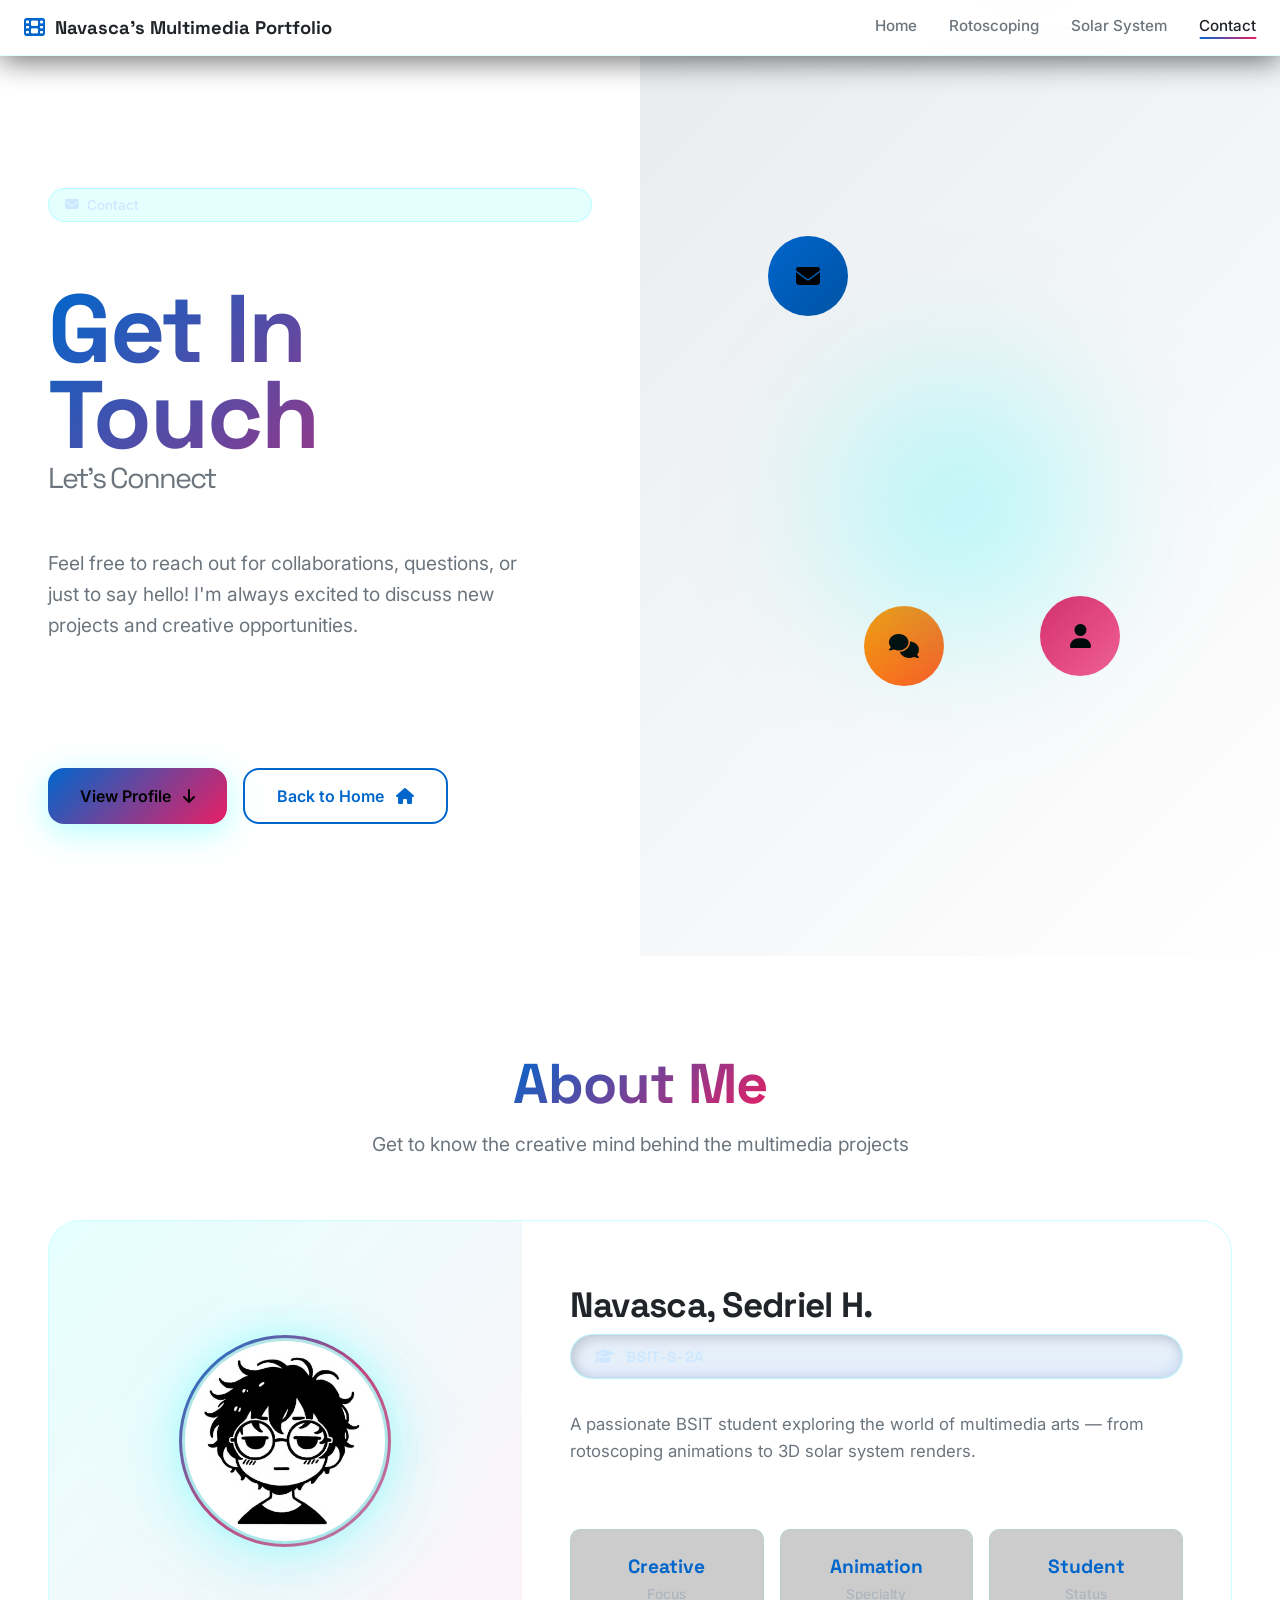
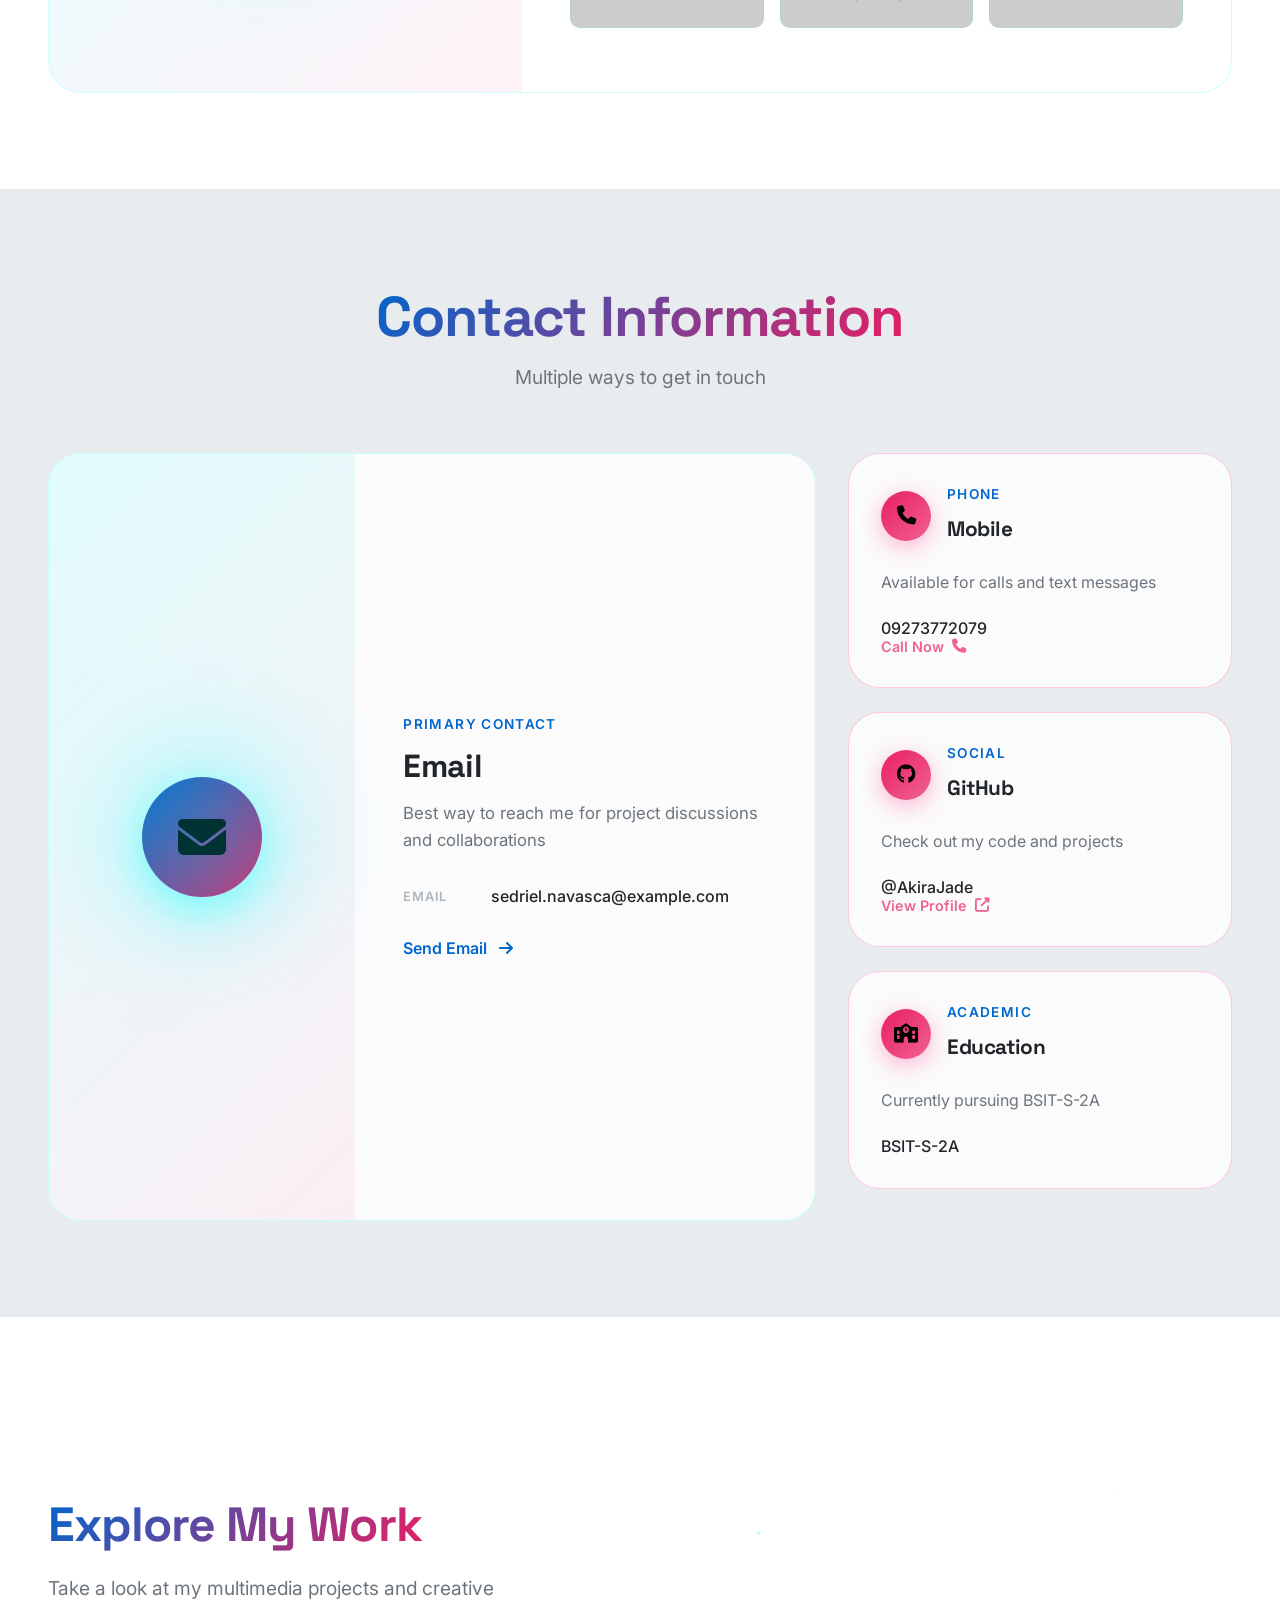
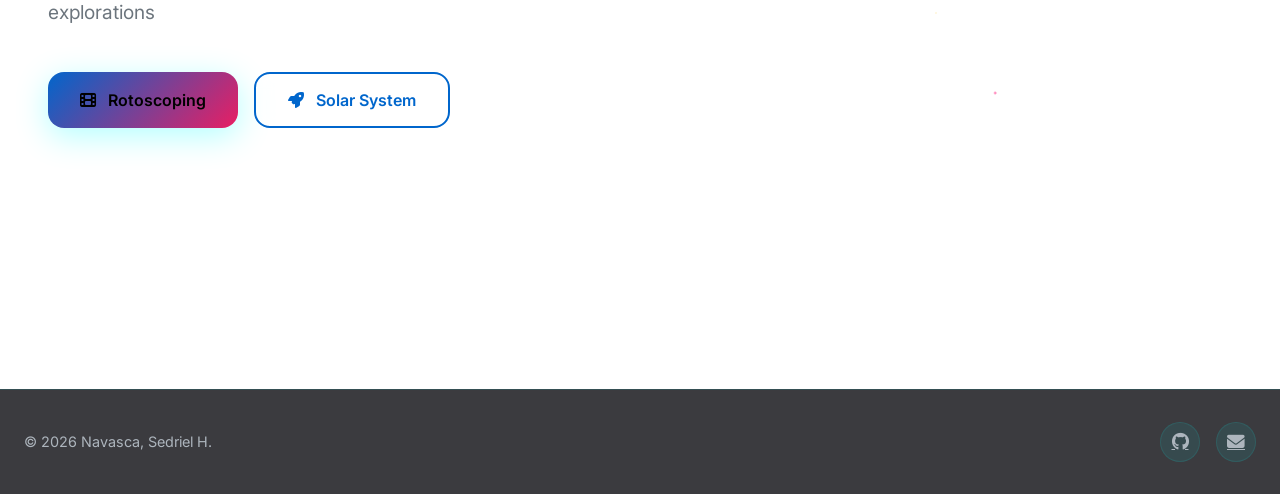
==== contact.html @ 36edcbd0 "sadasdas" ====
<!DOCTYPE html>
<html lang="en">
<head>
  <meta charset="UTF-8">
  <meta name="viewport" content="width=device-width, initial-scale=1.0">
  <meta name="description" content="Contact Navasca, Sedriel H. — BSIT-S-2A student and multimedia portfolio creator.">
  <link rel="icon" type="image/x-icon" href="/multimedia/images/favicon.png">
  <title>Contact | Navasca's Multimedia Portfolio</title>
  <link rel="stylesheet" href="css/style.css">
  <link rel="stylesheet" href="https://cdnjs.cloudflare.com/ajax/libs/font-awesome/6.4.0/css/all.min.css">
  <style>
    /* ---- Contact Page Specific Styles ---- */
    .contact-profile-card {
      max-width: 520px;
      margin: 0 auto;
      text-align: center;
    }

    .profile-picture-wrapper {
      position: relative;
      width: 200px;
      height: 200px;
      margin: 0 auto 2rem;
    }

    .profile-picture-ring {
      position: absolute;
      inset: -6px;
      border-radius: 50%;
      background: linear-gradient(135deg, var(--cyan-neon), var(--magenta-deep), var(--magenta-electric));
      animation: ringRotate 6s linear infinite;
      z-index: 0;
    }

    @keyframes ringRotate {
      from { transform: rotate(0deg); }
      to { transform: rotate(360deg); }
    }

    .profile-picture-ring::before {
      content: '';
      position: absolute;
      inset: 3px;
      border-radius: 50%;
      background: var(--cyber-dark);
    }

    .profile-picture {
      position: relative;
      width: 200px;
      height: 200px;
      border-radius: 50%;
      object-fit: cover;
      z-index: 1;
      box-shadow:
        0 0 40px rgba(0, 255, 255, 0.25),
        0 0 80px rgba(0, 255, 255, 0.08);
      transition: var(--transition-smooth);
    }

    .profile-picture:hover {
      transform: scale(1.04);
      box-shadow:
        0 0 50px rgba(0, 255, 255, 0.35),
        0 0 100px rgba(0, 255, 255, 0.12);
    }

    .profile-name {
      font-family: 'Space Grotesk', sans-serif;
      font-size: 2.2rem;
      font-weight: 800;
      margin-bottom: 0.5rem;
      letter-spacing: -0.02em;
    }

    .profile-section-badge {
      display: inline-flex;
      align-items: center;
      gap: 0.5rem;
      padding: 0.5rem 1.5rem;
      border-radius: var(--radius-full);
      font-size: 0.95rem;
      font-weight: 600;
      font-family: 'Space Grotesk', sans-serif;
      color: var(--cyan-soft);
      background: var(--cyan-faint);
      border: 1px solid rgba(0, 255, 255, 0.2);
      box-shadow: var(--neo-inset);
      letter-spacing: 0.04em;
    }

    .profile-divider {
      width: 80px;
      height: 3px;
      margin: 2rem auto;
      border-radius: 3px;
      background: linear-gradient(90deg, var(--cyan-neon), var(--magenta-deep));
      opacity: 0.5;
    }

    .contact-info-grid {
      display: grid;
      grid-template-columns: 1fr;
      gap: 1rem;
      max-width: 440px;
      margin: 0 auto;
    }

    .contact-info-item {
      display: flex;
      align-items: center;
      gap: 1rem;
      padding: 1rem 1.25rem;
      background: var(--glass-bg);
      backdrop-filter: blur(var(--glass-blur));
      -webkit-backdrop-filter: blur(var(--glass-blur));
      border: 1px solid rgba(0, 255, 255, 0.12);
      border-radius: var(--radius-md);
      box-shadow: var(--neo-flat);
      transition: var(--transition-smooth);
      text-decoration: none;
      color: var(--text-primary);
    }

    .contact-info-item:hover {
      transform: translateY(-3px);
      box-shadow: var(--neo-raised);
      border-color: rgba(0, 255, 255, 0.3);
    }

    .contact-info-item .icon-circle {
      width: 44px;
      height: 44px;
      border-radius: 50%;
      display: flex;
      align-items: center;
      justify-content: center;
      font-size: 1.1rem;
      flex-shrink: 0;
      background: linear-gradient(135deg, var(--cyan-neon), var(--magenta-deep));
      color: #000;
      box-shadow: 0 4px 12px rgba(0, 255, 255, 0.25);
    }

    .contact-info-item .info-text {
      display: flex;
      flex-direction: column;
    }

    .contact-info-item .info-label {
      font-size: 0.75rem;
      color: var(--text-muted);
      text-transform: uppercase;
      letter-spacing: 0.06em;
      font-weight: 600;
    }

    .contact-info-item .info-value {
      font-size: 0.95rem;
      color: var(--text-primary);
      font-weight: 500;
    }

    /* Floating particles behind profile card */
    .contact-particles {
      position: absolute;
      inset: 0;
      pointer-events: none;
      overflow: hidden;
      border-radius: inherit;
    }

    .contact-particles .particle {
      position: absolute;
      border-radius: 50%;
      opacity: 0.08;
      animation: particleFloat 8s ease-in-out infinite;
    }

    @keyframes particleFloat {
      0%, 100% { transform: translateY(0) scale(1); }
      50% { transform: translateY(-20px) scale(1.15); }
    }
  </style>
</head>
<body>

  <!-- Navbar -->
  <nav class="nav-glass" id="navbar">
    <div class="nav-inner">
      <a href="index.html" class="nav-logo">
        <i class="fas fa-film"></i>
        <span>Navasca's Multimedia Portfolio</span>
      </a>
      <button class="nav-toggle" id="navToggle" aria-label="Toggle navigation">
        <i class="fas fa-bars"></i>
      </button>
      <div class="nav-links" id="navLinks">
        <a href="index.html">Home</a>
        <a href="rotoscoping.html">Rotoscoping</a>
        <a href="solar-system.html">Solar System</a>
        <a href="contact.html" class="active">Contact</a>
      </div>
    </div>
  </nav>

  <!-- New Dynamic Layout -->
  <div class="dynamic-layout">
    
    <!-- Split Hero Section -->
    <section class="split-hero">
      <div class="hero-left">
        <div class="hero-content">
          <div class="hero-badge">
            <i class="fas fa-envelope"></i>
            <span>Contact</span>
          </div>
          <h1 class="hero-title">
            <span class="gradient-text">Get In Touch</span>
            <span class="hero-subtitle">Let's Connect</span>
          </h1>
          <p class="hero-description">
            Feel free to reach out for collaborations, questions, or just to say hello! I'm always excited to discuss new projects and creative opportunities.
          </p>
          <div class="hero-actions">
            <a href="#profile" class="btn-modern btn-primary">
              <span>View Profile</span>
              <i class="fas fa-arrow-down"></i>
            </a>
            <a href="index.html" class="btn-modern btn-outline">
              <span>Back to Home</span>
              <i class="fas fa-home"></i>
            </a>
          </div>
        </div>
      </div>
      <div class="hero-right">
        <div class="hero-visual">
          <div class="floating-elements">
            <div class="float-element element-1">
              <i class="fas fa-envelope"></i>
            </div>
            <div class="float-element element-2">
              <i class="fas fa-user"></i>
            </div>
            <div class="float-element element-3">
              <i class="fas fa-comments"></i>
            </div>
          </div>
          <div class="hero-glow"></div>
        </div>
      </div>
    </section>

    <!-- Profile Section -->
    <section id="profile" class="profile-section">
      <div class="profile-header">
        <h2 class="profile-title">
          <span class="gradient-text">About Me</span>
        </h2>
        <p class="profile-subtitle">Get to know the creative mind behind the multimedia projects</p>
      </div>
      
      <div class="profile-container">
        <div class="profile-main">
          <div class="profile-visual">
            <div class="profile-picture-wrapper">
              <div class="profile-picture-ring"></div>
              <img 
                src="images/profile.jpg" 
                alt="Navasca, Sedriel H. — Profile Picture" 
                class="profile-picture"
              >
            </div>
            <div class="profile-glow"></div>
          </div>
          <div class="profile-content">
            <h3 class="profile-name">Navasca, Sedriel H.</h3>
            <div class="profile-badge">
              <i class="fas fa-graduation-cap"></i>
              <span>BSIT-S-2A</span>
            </div>
            <p class="profile-desc">
              A passionate BSIT student exploring the world of multimedia arts — from rotoscoping animations to 3D solar system renders.
            </p>
            <div class="profile-stats">
              <div class="profile-stat">
                <span class="stat-number">Creative</span>
                <span class="stat-label">Focus</span>
              </div>
              <div class="profile-stat">
                <span class="stat-number">Animation</span>
                <span class="stat-label">Specialty</span>
              </div>
              <div class="profile-stat">
                <span class="stat-number">Student</span>
                <span class="stat-label">Status</span>
              </div>
            </div>
          </div>
        </div>
      </div>
    </section>

    <!-- Contact Info Section -->
    <section class="contact-info-section">
      <div class="contact-info-header">
        <h2 class="contact-info-title">
          <span class="gradient-text">Contact Information</span>
        </h2>
        <p class="contact-info-subtitle">Multiple ways to get in touch</p>
      </div>
      
      <div class="contact-grid">
        <div class="contact-card-large">
          <div class="contact-visual">
            <div class="contact-icon-large">
              <i class="fas fa-envelope"></i>
            </div>
            <div class="contact-glow"></div>
          </div>
          <div class="contact-content">
            <div class="contact-category">Primary Contact</div>
            <h3 class="contact-title">Email</h3>
            <p class="contact-desc">
              Best way to reach me for project discussions and collaborations
            </p>
            <div class="contact-details">
              <div class="contact-detail">
                <span class="detail-label">Email</span>
                <span class="detail-value">sedriel.navasca@example.com</span>
              </div>
            </div>
            <a href="mailto:sedriel.navasca@example.com" class="contact-link">
              <span>Send Email</span>
              <i class="fas fa-arrow-right"></i>
            </a>
          </div>
        </div>

        <div class="contact-cards-grid">
          <div class="contact-card-vertical">
            <div class="contact-header">
              <div class="contact-icon-small">
                <i class="fas fa-phone"></i>
              </div>
              <div class="contact-meta">
                <span class="contact-category">Phone</span>
                <h3 class="contact-title-small">Mobile</h3>
              </div>
            </div>
            <p class="contact-desc-small">
              Available for calls and text messages
            </p>
            <div class="contact-details-small">
              <span class="detail-value">09273772079</span>
            </div>
            <a href="tel:09273772079" class="contact-link-small">
              <span>Call Now</span>
              <i class="fas fa-phone"></i>
            </a>
          </div>

          <div class="contact-card-vertical">
            <div class="contact-header">
              <div class="contact-icon-small">
                <i class="fab fa-github"></i>
              </div>
              <div class="contact-meta">
                <span class="contact-category">Social</span>
                <h3 class="contact-title-small">GitHub</h3>
              </div>
            </div>
            <p class="contact-desc-small">
              Check out my code and projects
            </p>
            <div class="contact-details-small">
              <span class="detail-value">@AkiraJade</span>
            </div>
            <a href="https://github.com/AkiraJade" target="_blank" rel="noopener noreferrer" class="contact-link-small">
              <span>View Profile</span>
              <i class="fas fa-external-link-alt"></i>
            </a>
          </div>

          <div class="contact-card-vertical">
            <div class="contact-header">
              <div class="contact-icon-small">
                <i class="fas fa-school"></i>
              </div>
              <div class="contact-meta">
                <span class="contact-category">Academic</span>
                <h3 class="contact-title-small">Education</h3>
              </div>
            </div>
            <p class="contact-desc-small">
              Currently pursuing BSIT-S-2A
            </p>
            <div class="contact-details-small">
              <span class="detail-value">BSIT-S-2A</span>
            </div>
          </div>
        </div>
      </div>
    </section>

    <!-- CTA Section -->
    <section class="cta-section">
      <div class="cta-content">
        <div class="cta-text">
          <h2 class="cta-title">
            <span class="gradient-text">Explore My Work</span>
          </h2>
          <p class="cta-description">
            Take a look at my multimedia projects and creative explorations
          </p>
        </div>
        <div class="cta-buttons">
          <a href="rotoscoping.html" class="cta-btn primary">
            <i class="fas fa-film"></i>
            <span>Rotoscoping</span>
          </a>
          <a href="solar-system.html" class="cta-btn secondary">
            <i class="fas fa-rocket"></i>
            <span>Solar System</span>
          </a>
        </div>
      </div>
      <div class="cta-visual">
        <div class="cta-particles"></div>
      </div>
    </section>
  </div>

  <!-- Footer -->
  <footer class="footer-glass">
    <div class="footer-inner">
      <p>&copy; <span id="current-year"></span> Navasca, Sedriel H.</p>
      <div class="footer-socials">
        <a href="https://github.com/Raisins69" target="_blank" aria-label="GitHub"><i class="fab fa-github"></i></a>
        <a href="mailto:navascased@gmail.com" aria-label="Email"><i class="fas fa-envelope"></i></a>
      </div>
    </div>
  </footer>

  <script>
    // Set current year
    document.getElementById('current-year').textContent = new Date().getFullYear();

    // Mobile nav toggle
    const navToggle = document.getElementById('navToggle');
    const navLinks = document.getElementById('navLinks');
    navToggle.addEventListener('click', () => {
      navLinks.classList.toggle('active');
    });
  </script>
</body>
</html>
---- css/style.css ----
/* ============================================================
   GLOBAL DESIGN SYSTEM — Cyberpunk Neon Glassmorphism + Neomorphism
   ============================================================ */

/* ---- Google Fonts ---- */
@import url('https://fonts.googleapis.com/css2?family=Inter:wght@300;400;500;600;700;800;900&family=Space+Grotesk:wght@400;500;600;700&display=swap');

/* ---- CSS Custom Properties ---- */
:root {
  /* Light Mode Palette */
  --cyber-deepest: #f8f9fa;
  --cyber-deep: #e9ecef;
  --cyber-dark: #dee2e6;
  --cyber-base: #ffffff;
  --cyber-mid: #f1f3f5;
  --cyber-light: #ffffff;
  --cyber-glow: #e9ecef;

  /* Light Theme Accent Colors */
  --cyan-neon: #0066cc;
  --cyan-vivid: #0052a3;
  --cyan-soft: #cce7ff;
  --cyan-faint: rgba(0, 102, 204, 0.1);
  --magenta-deep: #e91e63;
  --magenta-electric: #f06292;
  --yellow-glow: #ff9800;
  --pink-accent: #ff5722;
  --green-neon: #4caf50;
  --purple-neon: #9c27b0;

  /* Light Theme Neutrals */
  --text-primary: #212529;
  --text-secondary: #6c757d;
  --text-muted: #adb5bd;
  --border-glass: rgba(0, 102, 204, 0.2);
  --border-neo: rgba(233, 30, 99, 0.15);

  /* Glassmorphism Tokens */
  --glass-bg: rgba(255, 255, 255, 0.8);
  --glass-bg-strong: rgba(255, 255, 255, 0.9);
  --glass-blur: 8px;
  --glass-blur-heavy: 12px;
  --glass-border: 1px solid rgba(0, 102, 204, 0.2);
  --glass-shadow: 0 8px 32px rgba(0, 0, 0, 0.1);

  /* Neomorphism Tokens */
  --neo-shadow-light: rgba(0, 102, 204, 0.1);
  --neo-shadow-dark: rgba(0, 0, 0, 0.15);
  --neo-raised: 6px 6px 16px var(--neo-shadow-dark), -6px -6px 16px var(--neo-shadow-light);
  --neo-inset: inset 4px 4px 12px var(--neo-shadow-dark), inset -4px -4px 12px var(--neo-shadow-light);
  --neo-flat: 3px 3px 8px var(--neo-shadow-dark), -3px -3px 8px var(--neo-shadow-light);

  /* Transitions */
  --transition-smooth: all 0.4s cubic-bezier(0.25, 0.46, 0.45, 0.94);
  --transition-bounce: all 0.5s cubic-bezier(0.34, 1.56, 0.64, 1);

  /* Border Radius */
  --radius-sm: 10px;
  --radius-md: 16px;
  --radius-lg: 24px;
  --radius-xl: 32px;
  --radius-full: 9999px;
}

/* ---- Base Reset & Body ---- */
*, *::before, *::after {
  box-sizing: border-box;
  margin: 0;
  padding: 0;
}

html {
  scroll-behavior: smooth;
  font-size: 16px;
}

body {
  font-family: 'Inter', -apple-system, BlinkMacSystemFont, sans-serif;
  background: var(--cyber-base);
  color: var(--text-primary);
  min-height: 100vh;
  overflow-x: hidden;
  -webkit-font-smoothing: antialiased;
  -moz-osx-font-smoothing: grayscale;
}

/* Light theme background mesh */
body::before {
  content: '';
  position: fixed;
  top: 0;
  left: 0;
  width: 100%;
  height: 100%;
  background: 
    radial-gradient(circle at 20% 50%, rgba(0, 102, 204, 0.05) 0%, transparent 50%),
    radial-gradient(circle at 80% 20%, rgba(233, 30, 99, 0.05) 0%, transparent 50%),
    radial-gradient(circle at 40% 80%, rgba(255, 152, 0, 0.05) 0%, transparent 50%);
  pointer-events: none;
  z-index: -1;
}

body::after {
  content: '';
  position: fixed;
  inset: 0;
  z-index: -1;
  background-image:
    radial-gradient(1px 1px at 15% 25%, rgba(0, 102, 204, 0.1), transparent),
    radial-gradient(1px 1px at 45% 65%, rgba(233, 30, 99, 0.08), transparent),
    radial-gradient(1px 1px at 75% 15%, rgba(255, 152, 0, 0.1), transparent),
    radial-gradient(1px 1px at 85% 75%, rgba(127, 255, 212, 0.08), transparent),
    radial-gradient(1px 1px at 35% 85%, rgba(0, 204, 136, 0.08), transparent),
    radial-gradient(1px 1px at 60% 40%, rgba(139, 92, 246, 0.08), transparent);
  pointer-events: none;
}

@keyframes bgPulse {
  0% { opacity: 0.7; transform: scale(1); }
  100% { opacity: 1; transform: scale(1.05); }
}

/* ---- Custom Scrollbar ---- */
::-webkit-scrollbar {
  width: 8px;
}

::-webkit-scrollbar-track {
  background: var(--cyber-deep);
}

::-webkit-scrollbar-thumb {
  background: linear-gradient(180deg, var(--cyan-neon), var(--magenta-deep));
  border-radius: var(--radius-full);
}

::-webkit-scrollbar-thumb:hover {
  background: linear-gradient(180deg, var(--cyan-vivid), var(--magenta-electric));
}

/* ---- Selection ---- */
::selection {
  background: rgba(0, 255, 255, 0.35);
  color: #000;
}

/* ---- Typography ---- */
h1, h2, h3, h4 {
  font-family: 'Space Grotesk', 'Inter', sans-serif;
  font-weight: 700;
  letter-spacing: -0.02em;
  line-height: 1.15;
}

.gradient-text {
  background: linear-gradient(135deg, var(--cyan-neon) 0%, var(--magenta-deep) 50%, var(--yellow-glow) 100%);
  -webkit-background-clip: text;
  -webkit-text-fill-color: transparent;
  background-clip: text;
  background-size: 200% 200%;
  animation: gradientShift 6s ease-in-out infinite;
}

@keyframes gradientShift {
  0%, 100% { background-position: 0% 50%; }
  50% { background-position: 100% 50%; }
}

/* ---- Glass Card (Primary) ---- */
.glass-card {
  background: var(--glass-bg);
  backdrop-filter: blur(var(--glass-blur));
  -webkit-backdrop-filter: blur(var(--glass-blur));
  border: var(--glass-border);
  border-radius: var(--radius-lg);
  box-shadow: var(--glass-shadow);
  transition: var(--transition-smooth);
  position: relative;
  overflow: hidden;
}

.glass-card::before {
  content: '';
  position: absolute;
  inset: 0;
  border-radius: inherit;
  background: linear-gradient(
    135deg,
    rgba(0, 255, 255, 0.08) 0%,
    transparent 40%,
    transparent 60%,
    rgba(255, 0, 110, 0.05) 100%
  );
  pointer-events: none;
}

.glass-card:hover {
  transform: translateY(-6px);
  box-shadow:
    var(--glass-shadow),
    0 0 40px rgba(0, 255, 255, 0.15),
    0 0 80px rgba(255, 0, 110, 0.05);
  border-color: rgba(0, 255, 255, 0.35);
}

/* Strong glass for important sections */
.glass-card-strong {
  background: var(--glass-bg-strong);
  backdrop-filter: blur(var(--glass-blur-heavy));
  -webkit-backdrop-filter: blur(var(--glass-blur-heavy));
  border: 1px solid rgba(0, 255, 255, 0.25);
  border-radius: var(--radius-lg);
  box-shadow: var(--glass-shadow);
  transition: var(--transition-smooth);
}

/* ---- Neo Card ---- */
.neo-card {
  background: var(--cyber-deep);
  border-radius: var(--radius-lg);
  box-shadow: var(--neo-raised);
  border: 1px solid var(--border-neo);
  transition: var(--transition-smooth);
  position: relative;
}

.neo-card:hover {
  box-shadow:
    8px 8px 20px var(--neo-shadow-dark),
    -8px -8px 20px var(--neo-shadow-light),
    0 0 30px rgba(0, 255, 255, 0.1);
  transform: translateY(-4px);
}

/* Inset Neo */
.neo-inset {
  background: var(--cyber-deep);
  border-radius: var(--radius-md);
  box-shadow: var(--neo-inset);
  border: 1px solid rgba(0, 255, 255, 0.08);
}

/* ---- Navbar ---- */
.nav-glass {
  background: rgba(255, 255, 255, 0.9);
  backdrop-filter: blur(12px);
  -webkit-backdrop-filter: blur(12px);
  border-bottom: 1px solid rgba(0, 255, 255, 0.15);
  box-shadow: 0 4px 30px rgba(0, 0, 0, 0.6);
  position: sticky;
  top: 0;
  z-index: 100;
  transition: var(--transition-smooth);
}

.nav-glass .nav-inner {
  max-width: 1280px;
  margin: 0 auto;
  padding: 1rem 1.5rem;
  display: flex;
  justify-content: space-between;
  align-items: center;
}

.nav-glass .nav-logo {
  display: flex;
  align-items: center;
  gap: 0.6rem;
  text-decoration: none;
  color: var(--text-primary);
  font-family: 'Space Grotesk', sans-serif;
  font-weight: 700;
  font-size: 1.15rem;
  transition: var(--transition-smooth);
}

.nav-glass .nav-logo i {
  color: var(--cyan-neon);
  font-size: 1.3rem;
  animation: floatIcon 3s ease-in-out infinite;
}

@keyframes floatIcon {
  0%, 100% { transform: translateY(0); }
  50% { transform: translateY(-4px); }
}

.nav-glass .nav-links {
  display: flex;
  gap: 2rem;
  list-style: none;
  align-items: center;
}

.nav-glass .nav-links a {
  color: var(--text-secondary);
  text-decoration: none;
  font-size: 0.95rem;
  font-weight: 500;
  position: relative;
  padding-bottom: 4px;
  transition: color 0.3s ease;
}

.nav-glass .nav-links a::after {
  content: '';
  position: absolute;
  bottom: 0;
  left: 50%;
  width: 0;
  height: 2px;
  background: linear-gradient(90deg, var(--cyan-neon), var(--magenta-deep));
  border-radius: 1px;
  transition: all 0.3s ease;
  transform: translateX(-50%);
}

.nav-glass .nav-links a:hover,
.nav-glass .nav-links a.active {
  color: var(--text-primary);
}

.nav-glass .nav-links a:hover::after,
.nav-glass .nav-links a.active::after {
  width: 100%;
}

/* Mobile nav toggle */
.nav-toggle {
  display: none;
  background: none;
  border: none;
  color: var(--text-primary);
  font-size: 1.5rem;
  cursor: pointer;
  padding: 0.5rem;
}

@media (max-width: 768px) {
  .nav-toggle {
    display: block;
  }
  .nav-glass .nav-links {
    display: none;
    position: absolute;
    top: 100%;
    left: 0;
    right: 0;
    flex-direction: column;
    gap: 0;
    background: rgba(10, 10, 15, 0.95);
    backdrop-filter: blur(24px);
    border-bottom: 1px solid rgba(0, 255, 255, 0.15);
    padding: 1rem 0;
  }
  .nav-glass .nav-links.active {
    display: flex;
  }
  .nav-glass .nav-links a {
    padding: 0.8rem 1.5rem;
    width: 100%;
    text-align: center;
  }
  .nav-glass .nav-links a::after {
    display: none;
  }
}

/* ---- Hero Section ---- */
.hero-glass {
  position: relative;
  padding: 5rem 2rem;
  border-radius: var(--radius-xl);
  overflow: hidden;
  text-align: center;
  margin-bottom: 4rem;
  background: var(--glass-bg);
  backdrop-filter: blur(var(--glass-blur));
  -webkit-backdrop-filter: blur(var(--glass-blur));
  border: var(--glass-border);
}

.hero-glass::before {
  content: '';
  position: absolute;
  inset: 0;
  background: radial-gradient(ellipse at 50% 30%, rgba(0, 255, 255, 0.15) 0%, transparent 65%);
  pointer-events: none;
}

.hero-glass::after {
  content: '';
  position: absolute;
  top: -50%;
  left: -50%;
  width: 200%;
  height: 200%;
  background: conic-gradient(from 0deg at 50% 50%, transparent 0%, rgba(255, 0, 110, 0.03) 25%, transparent 50%);
  animation: heroRotate 20s linear infinite;
  pointer-events: none;
}

@keyframes heroRotate {
  from { transform: rotate(0deg); }
  to { transform: rotate(360deg); }
}

.hero-glass h1 {
  font-size: clamp(2.5rem, 6vw, 4.5rem);
  margin-bottom: 1.5rem;
  position: relative;
  z-index: 2;
}

.hero-glass p {
  font-size: clamp(1rem, 2vw, 1.35rem);
  color: var(--text-secondary);
  max-width: 750px;
  margin: 0 auto 2rem auto;
  line-height: 1.7;
  position: relative;
  z-index: 2;
}

/* ---- Buttons ---- */
.btn-glow {
  display: inline-flex;
  align-items: center;
  gap: 0.5rem;
  padding: 0.85rem 2rem;
  border-radius: var(--radius-md);
  font-weight: 600;
  font-size: 0.95rem;
  text-decoration: none;
  cursor: pointer;
  border: none;
  transition: var(--transition-smooth);
  position: relative;
  overflow: hidden;
}

.btn-glow-primary {
  background: linear-gradient(135deg, var(--cyan-neon) 0%, var(--magenta-deep) 100%);
  color: #000;
  box-shadow: 0 4px 20px rgba(0, 255, 255, 0.35);
}

.btn-glow-primary::before {
  content: '';
  position: absolute;
  inset: -1px;
  border-radius: inherit;
  background: linear-gradient(135deg, var(--cyan-vivid), var(--magenta-electric));
  z-index: -1;
  opacity: 0;
  transition: opacity 0.3s ease;
}

.btn-glow-primary:hover {
  transform: translateY(-2px) scale(1.03);
  box-shadow: 0 8px 30px rgba(0, 255, 255, 0.5);
}

.btn-glow-primary:hover::before {
  opacity: 1;
}

.btn-glow-secondary {
  background: rgba(0, 255, 255, 0.1);
  color: var(--cyan-soft);
  border: 1px solid rgba(0, 255, 255, 0.25);
  backdrop-filter: blur(8px);
}

.btn-glow-secondary:hover {
  background: rgba(0, 255, 255, 0.2);
  border-color: rgba(0, 255, 255, 0.45);
  transform: translateY(-2px);
  box-shadow: 0 6px 20px rgba(0, 255, 255, 0.15);
}

.btn-glow-white {
  background: rgba(255, 255, 255, 0.95);
  color: var(--magenta-deep);
  font-weight: 700;
  box-shadow: 0 4px 16px rgba(0, 0, 0, 0.2);
}

.btn-glow-white:hover {
  background: #fff;
  transform: translateY(-2px) scale(1.03);
  box-shadow: 0 8px 30px rgba(0, 0, 0, 0.3);
}

.btn-glow-dark {
  background: rgba(0, 0, 0, 0.35);
  color: var(--cyan-neon);
  border: 1px solid rgba(0, 255, 255, 0.2);
  backdrop-filter: blur(8px);
}

.btn-glow-dark:hover {
  background: rgba(0, 0, 0, 0.55);
  border-color: rgba(0, 255, 255, 0.4);
  transform: translateY(-2px);
}

.btn-group {
  display: flex;
  flex-wrap: wrap;
  gap: 1rem;
  justify-content: center;
  position: relative;
  z-index: 2;
}

/* ---- Section Headers ---- */
.section-title {
  text-align: center;
  margin-bottom: 3rem;
}

.section-title h2 {
  font-size: clamp(1.8rem, 4vw, 2.8rem);
  margin-bottom: 0.5rem;
}

.section-title p {
  color: var(--text-secondary);
  font-size: 1.1rem;
  max-width: 600px;
  margin: 0 auto;
  line-height: 1.6;
}

/* ---- Project Cards ---- */
.project-card {
  background: var(--glass-bg);
  backdrop-filter: blur(var(--glass-blur));
  -webkit-backdrop-filter: blur(var(--glass-blur));
  border: var(--glass-border);
  border-radius: var(--radius-lg);
  padding: 2rem;
  position: relative;
  overflow: hidden;
  box-shadow: var(--neo-raised);
  transition: var(--transition-smooth);
}

.project-card::before {
  content: '';
  position: absolute;
  top: -100px;
  right: -100px;
  width: 200px;
  height: 200px;
  background: radial-gradient(circle, rgba(0, 255, 255, 0.12) 0%, transparent 70%);
  border-radius: 50%;
  pointer-events: none;
  transition: var(--transition-smooth);
}

.project-card:hover {
  transform: translateY(-8px);
  box-shadow:
    var(--neo-raised),
    0 0 50px rgba(0, 255, 255, 0.12);
  border-color: rgba(0, 255, 255, 0.35);
}

.project-card:hover::before {
  transform: scale(1.3);
  opacity: 1.5;
}

.project-icon {
  width: 60px;
  height: 60px;
  border-radius: var(--radius-md);
  display: flex;
  align-items: center;
  justify-content: center;
  font-size: 1.5rem;
  color: #fff;
  flex-shrink: 0;
  box-shadow: var(--neo-flat);
}

.project-icon.purple-icon {
  background: linear-gradient(135deg, var(--cyan-neon), var(--cyan-vivid));
}

.project-icon.pink-icon {
  background: linear-gradient(135deg, var(--magenta-deep), var(--magenta-electric));
}

.tag {
  display: inline-block;
  padding: 0.3rem 0.85rem;
  border-radius: var(--radius-full);
  font-size: 0.8rem;
  font-weight: 500;
  background: var(--cyan-faint);
  color: var(--cyan-soft);
  border: 1px solid rgba(0, 255, 255, 0.15);
  transition: var(--transition-smooth);
}

.tag:hover {
  background: rgba(0, 255, 255, 0.25);
  border-color: rgba(0, 255, 255, 0.35);
}

.tag.pink {
  background: rgba(255, 0, 110, 0.12);
  color: var(--magenta-electric);
  border-color: rgba(255, 0, 110, 0.15);
}

.tag.pink:hover {
  background: rgba(255, 0, 110, 0.25);
  border-color: rgba(255, 0, 110, 0.35);
}

/* ---- About / Info Cards ---- */
.info-icon {
  width: 64px;
  height: 64px;
  border-radius: 50%;
  display: flex;
  align-items: center;
  justify-content: center;
  background: linear-gradient(135deg, var(--cyan-neon), var(--magenta-deep));
  color: #000;
  font-size: 1.3rem;
  box-shadow: 0 4px 20px rgba(0, 255, 255, 0.3);
  margin: 0 auto 1rem auto;
  transition: var(--transition-bounce);
}

.info-icon:hover {
  transform: scale(1.1) rotate(-5deg);
}

/* ---- CTA Section ---- */
.cta-glass {
  background: linear-gradient(135deg, rgba(0, 255, 255, 0.4) 0%, rgba(255, 0, 110, 0.3) 100%);
  backdrop-filter: blur(20px);
  -webkit-backdrop-filter: blur(20px);
  border: 1px solid rgba(0, 255, 255, 0.25);
  border-radius: var(--radius-xl);
  padding: 3rem 2rem;
  text-align: center;
  position: relative;
  overflow: hidden;
  box-shadow:
    0 0 60px rgba(0, 255, 255, 0.15),
    var(--glass-shadow);
}

.cta-glass::before {
  content: '';
  position: absolute;
  inset: 0;
  background: linear-gradient(135deg, transparent, rgba(255, 0, 110, 0.08), transparent);
  pointer-events: none;
}

.cta-glass h2 {
  font-size: clamp(1.6rem, 3vw, 2.2rem);
  margin-bottom: 1rem;
}

.cta-glass p {
  color: rgba(255, 255, 255, 0.85);
  font-size: 1.1rem;
  margin-bottom: 2rem;
  max-width: 600px;
  margin-left: auto;
  margin-right: auto;
}

/* ---- Footer ---- */
.footer-glass {
  background: rgba(10, 10, 15, 0.8);
  backdrop-filter: blur(16px);
  -webkit-backdrop-filter: blur(16px);
  border-top: 1px solid rgba(0, 255, 255, 0.1);
  margin-top: 5rem;
  padding: 2rem 0;
}

.footer-inner {
  max-width: 1280px;
  margin: 0 auto;
  padding: 0 1.5rem;
  display: flex;
  flex-wrap: wrap;
  justify-content: space-between;
  align-items: center;
  gap: 1rem;
}

.footer-inner p {
  color: var(--text-muted);
  font-size: 0.9rem;
}

.footer-socials {
  display: flex;
  gap: 1rem;
}

.footer-socials a {
  color: var(--text-muted);
  font-size: 1.1rem;
  transition: var(--transition-smooth);
  width: 40px;
  height: 40px;
  display: flex;
  align-items: center;
  justify-content: center;
  border-radius: 50%;
  background: rgba(0, 255, 255, 0.08);
  border: 1px solid rgba(0, 255, 255, 0.1);
}

.footer-socials a:hover {
  color: var(--cyan-neon);
  background: rgba(0, 255, 255, 0.18);
  border-color: rgba(0, 255, 255, 0.3);
  transform: translateY(-3px);
  box-shadow: 0 4px 16px rgba(0, 255, 255, 0.2);
}

/* ---- Content Container ---- */
.container {
  max-width: 1280px;
  margin: 0 auto;
  padding: 0 1.5rem;
}

.content-section {
  padding: 4rem 0;
}

/* ---- Process / Step Cards (Rotoscoping) ---- */
.step-card {
  background: var(--glass-bg);
  backdrop-filter: blur(var(--glass-blur));
  -webkit-backdrop-filter: blur(var(--glass-blur));
  border: var(--glass-border);
  border-radius: var(--radius-lg);
  padding: 2rem;
  padding-left: 5rem;
  position: relative;
  overflow: hidden;
  box-shadow: var(--neo-flat);
  transition: var(--transition-smooth);
}

.step-card:hover {
  transform: translateY(-5px);
  box-shadow:
    var(--neo-raised),
    0 0 30px rgba(0, 255, 255, 0.1);
  border-color: rgba(0, 255, 255, 0.35);
}

.step-number {
  position: absolute;
  left: 1.25rem;
  top: 2rem;
  width: 48px;
  height: 48px;
  border-radius: 50%;
  display: flex;
  align-items: center;
  justify-content: center;
  font-weight: 700;
  font-size: 1.15rem;
  font-family: 'Space Grotesk', sans-serif;
  color: #000;
  background: linear-gradient(135deg, var(--cyan-neon), var(--magenta-deep));
  box-shadow: 0 4px 18px rgba(0, 255, 255, 0.35);
}

.step-card h3 {
  font-size: 1.2rem;
  margin-bottom: 0.75rem;
  color: var(--cyan-neon);
}

.step-card p {
  color: var(--text-secondary);
  line-height: 1.65;
  margin-bottom: 1rem;
}

.process-image {
  width: 100%;
  height: auto;
  border-radius: var(--radius-sm);
  transition: transform 0.4s ease;
  box-shadow: var(--neo-flat);
}

.process-image:hover {
  transform: scale(1.03);
}

/* ---- Weekly Cards ---- */
.weekly-card {
  background: var(--glass-bg);
  backdrop-filter: blur(var(--glass-blur));
  -webkit-backdrop-filter: blur(var(--glass-blur));
  border: var(--glass-border);
  border-radius: var(--radius-lg);
  overflow: hidden;
  box-shadow: var(--neo-flat);
  transition: var(--transition-smooth);
}

.weekly-card:hover {
  transform: translateY(-5px);
  box-shadow:
    var(--neo-raised),
    0 0 30px rgba(0, 255, 255, 0.1);
  border-color: rgba(0, 255, 255, 0.35);
}

.weekly-card .card-body {
  padding: 1.5rem;
}

.weekly-card h3 {
  font-family: 'Space Grotesk', sans-serif;
  font-size: 1.1rem;
  margin-bottom: 0.35rem;
}

.weekly-card p {
  color: var(--text-muted);
  font-size: 0.9rem;
}

.week-badge {
  width: 32px;
  height: 32px;
  border-radius: 50%;
  display: flex;
  align-items: center;
  justify-content: center;
  font-weight: 700;
  font-size: 0.8rem;
  color: #000;
  flex-shrink: 0;
  background: linear-gradient(135deg, var(--cyan-neon), var(--magenta-deep));
  box-shadow: 0 2px 10px rgba(0, 255, 255, 0.3);
}

/* ---- Video Sections ---- */
.video-wrapper {
  position: relative;
  padding-bottom: 56.25%;
  height: 0;
  overflow: hidden;
  border-radius: var(--radius-md);
}

.video-wrapper iframe {
  position: absolute;
  top: 0;
  left: 0;
  width: 100%;
  height: 100%;
  border: 0;
  border-radius: var(--radius-md);
}

.video-showcase {
  background: var(--glass-bg);
  backdrop-filter: blur(var(--glass-blur));
  -webkit-backdrop-filter: blur(var(--glass-blur));
  border: 1px solid rgba(0, 255, 255, 0.15);
  border-radius: var(--radius-xl);
  padding: 2rem;
  box-shadow: 0 0 40px rgba(0, 255, 255, 0.08);
}

/* ---- Solar System Page Specific ---- */
.planet-section {
  background: var(--glass-bg);
  backdrop-filter: blur(var(--glass-blur));
  -webkit-backdrop-filter: blur(var(--glass-blur));
  border: var(--glass-border);
  border-radius: var(--radius-lg);
  overflow: hidden;
  box-shadow: var(--neo-flat);
  transition: var(--transition-smooth);
}

.planet-section:hover {
  box-shadow:
    var(--neo-raised),
    0 0 30px rgba(0, 255, 255, 0.08);
}

.planet-icon {
  width: 72px;
  height: 72px;
  border-radius: 50%;
  display: flex;
  align-items: center;
  justify-content: center;
  font-size: 1.8rem;
  margin-right: 1rem;
  flex-shrink: 0;
  box-shadow: var(--neo-flat);
}

/* Planet icon gradients — preserved from original */
.sun-icon { background: linear-gradient(135deg, #FFA500, #FF4500); }
.mercury-icon { background: linear-gradient(135deg, #8C7853, #A0522D); }
.venus-icon { background: linear-gradient(135deg, #FFC649, #FFB347); }
.earth-icon { background: linear-gradient(135deg, #4169E1, #228B22); }
.mars-icon { background: linear-gradient(135deg, #CD5C5C, #B22222); }
.jupiter-icon { background: linear-gradient(135deg, #D2691E, #FF8C00); }
.saturn-icon { background: linear-gradient(135deg, #FAD5A5, #DEB887); }
.uranus-icon { background: linear-gradient(135deg, #4FD0E3, #87CEEB); }
.neptune-icon { background: linear-gradient(135deg, #4169E1, #0000CD); }
.pluto-icon { background: linear-gradient(135deg, #A0522D, #8B4513); }

/* Fact cards inside planet sections */
.fact-card {
  background: rgba(0, 0, 0, 0.25);
  border-radius: var(--radius-sm);
  padding: 1rem;
  border: 1px solid rgba(0, 255, 255, 0.08);
  box-shadow: var(--neo-inset);
}

.fact-card h4 {
  color: var(--magenta-electric);
  font-size: 0.85rem;
  font-weight: 600;
  margin-bottom: 0.35rem;
  letter-spacing: 0;
}

.fact-card p {
  color: var(--text-secondary);
  font-size: 0.95rem;
}

/* ---- Age Calculator ---- */
.age-calculator {
  background: var(--glass-bg-strong);
  backdrop-filter: blur(var(--glass-blur-heavy));
  -webkit-backdrop-filter: blur(var(--glass-blur-heavy));
  border: 1px solid rgba(0, 255, 255, 0.2);
  border-radius: var(--radius-xl);
  padding: 2.5rem;
  position: relative;
  overflow: hidden;
  box-shadow:
    0 0 50px rgba(0, 255, 255, 0.1),
    var(--glass-shadow);
}

.age-calculator::before {
  content: '';
  position: absolute;
  inset: 0;
  background: linear-gradient(135deg, rgba(0, 255, 255, 0.12) 0%, rgba(255, 0, 110, 0.08) 100%);
  pointer-events: none;
}

.age-input {
  background: rgba(0, 255, 255, 0.1);
  border: 2px solid rgba(0, 255, 255, 0.2);
  border-radius: var(--radius-sm);
  padding: 0.85rem 1.2rem;
  color: var(--text-primary);
  font-size: 1rem;
  font-family: 'Inter', sans-serif;
  width: 200px;
  transition: var(--transition-smooth);
  box-shadow: var(--neo-inset);
}

.age-input:focus {
  outline: none;
  border-color: var(--cyan-neon);
  box-shadow: 0 0 0 4px rgba(0, 255, 255, 0.15), var(--neo-inset);
}

.age-input::placeholder {
  color: var(--text-muted);
}

.calculate-btn {
  background: linear-gradient(135deg, var(--cyan-neon), var(--magenta-deep));
  border: none;
  border-radius: var(--radius-sm);
  padding: 0.85rem 1.8rem;
  color: #000;
  font-weight: 600;
  font-family: 'Inter', sans-serif;
  cursor: pointer;
  transition: var(--transition-smooth);
  box-shadow: 0 4px 16px rgba(0, 255, 255, 0.3);
}

.calculate-btn:hover {
  transform: translateY(-2px) scale(1.04);
  box-shadow: 0 8px 24px rgba(0, 255, 255, 0.4);
}

.planet-age-card {
  background: var(--glass-bg);
  backdrop-filter: blur(12px);
  -webkit-backdrop-filter: blur(12px);
  border: 1px solid rgba(0, 255, 255, 0.15);
  border-radius: var(--radius-md);
  padding: 1.5rem;
  box-shadow: var(--neo-flat);
  transition: var(--transition-smooth);
}

.planet-age-card:hover {
  transform: translateY(-4px);
  box-shadow: var(--neo-raised);
  border-color: rgba(0, 255, 255, 0.3);
}

/* ---- Overview Info Box ---- */
.overview-glass {
  background: var(--glass-bg);
  backdrop-filter: blur(var(--glass-blur));
  -webkit-backdrop-filter: blur(var(--glass-blur));
  border: var(--glass-border);
  border-radius: var(--radius-xl);
  padding: 2.5rem;
  box-shadow: var(--glass-shadow);
}

.overview-stat {
  background: rgba(0, 0, 0, 0.3);
  border-radius: var(--radius-sm);
  padding: 1.25rem;
  border: 1px solid rgba(0, 255, 255, 0.1);
  box-shadow: var(--neo-inset);
}

.overview-stat h3 {
  color: var(--cyan-neon);
  font-size: 0.9rem;
  font-weight: 600;
  margin-bottom: 0.35rem;
}

.overview-stat p {
  color: var(--text-secondary);
}

/* ---- Main Video Hero ---- */
.video-hero {
  position: relative;
  border-radius: var(--radius-lg);
  overflow: hidden;
  box-shadow:
    0 20px 60px rgba(0, 0, 0, 0.5),
    0 0 40px rgba(0, 255, 255, 0.08);
  border: 1px solid rgba(0, 255, 255, 0.12);
}

.video-hero video {
  display: block;
  width: 100%;
  height: auto;
  object-fit: cover;
  transition: transform 0.4s ease;
}

.video-hero:hover video {
  transform: scale(1.015);
}

.video-hero .video-overlay {
  position: absolute;
  bottom: 0;
  left: 0;
  right: 0;
  padding: 2rem;
  background: linear-gradient(to top, rgba(10, 10, 15, 0.85) 0%, transparent 100%);
}

.video-hero .video-overlay h2 {
  font-size: 1.5rem;
  margin-bottom: 0.5rem;
}

.video-hero .video-overlay p {
  color: var(--text-secondary);
  font-size: 0.95rem;
}

/* ---- Grid Layouts ---- */
.grid-2 {
  display: grid;
  grid-template-columns: repeat(1, 1fr);
  gap: 2rem;
}

.grid-3 {
  display: grid;
  grid-template-columns: repeat(1, 1fr);
  gap: 2rem;
}

@media (min-width: 640px) {
  .grid-3 {
    grid-template-columns: repeat(2, 1fr);
  }
}

@media (min-width: 768px) {
  .grid-2 {
    grid-template-columns: repeat(2, 1fr);
  }
}

@media (min-width: 1024px) {
  .grid-3 {
    grid-template-columns: repeat(3, 1fr);
  }
}

/* ---- Utility Classes ---- */
.text-cyan { color: var(--cyan-neon); }
.text-magenta { color: var(--magenta-deep); }
.text-muted { color: var(--text-muted); }
.text-secondary { color: var(--text-secondary); }
.text-center { text-align: center; }

.mb-1 { margin-bottom: 0.5rem; }
.mb-2 { margin-bottom: 1rem; }
.mb-3 { margin-bottom: 1.5rem; }
.mb-4 { margin-bottom: 2rem; }
.mb-8 { margin-bottom: 4rem; }
.mt-2 { margin-top: 1rem; }
.mt-4 { margin-top: 2rem; }
.p-2 { padding: 1rem; }
.p-4 { padding: 2rem; }

.flex { display: flex; }
.flex-col { flex-direction: column; }
.flex-wrap { flex-wrap: wrap; }
.items-center { align-items: center; }
.justify-center { justify-content: center; }
.justify-between { justify-content: space-between; }
.gap-1 { gap: 0.5rem; }
.gap-2 { gap: 1rem; }
.gap-3 { gap: 1.5rem; }
.gap-4 { gap: 2rem; }

.hidden { display: none !important; }
.relative { position: relative; }
.z-10 { z-index: 10; }

/* Back link */
.back-link {
  display: inline-flex;
  align-items: center;
  gap: 0.5rem;
  color: var(--text-muted);
  text-decoration: none;
  font-size: 0.95rem;
  transition: var(--transition-smooth);
  margin-bottom: 2rem;
}

.back-link:hover {
  color: var(--text-primary);
  transform: translateX(-4px);
}

/* ---- Entrance Animations ---- */
.fade-up {
  opacity: 0;
  transform: translateY(30px);
  animation: fadeUp 0.8s ease forwards;
}

@keyframes fadeUp {
  to {
    opacity: 1;
    transform: translateY(0);
  }
}

.fade-up-delay-1 { animation-delay: 0.1s; }
.fade-up-delay-2 { animation-delay: 0.2s; }
.fade-up-delay-3 { animation-delay: 0.3s; }
.fade-up-delay-4 { animation-delay: 0.4s; }

/* Stagger children animation */
.stagger-children > * {
  opacity: 0;
  transform: translateY(20px);
  animation: fadeUp 0.6s ease forwards;
}

.stagger-children > *:nth-child(1) { animation-delay: 0.05s; }
.stagger-children > *:nth-child(2) { animation-delay: 0.1s; }
.stagger-children > *:nth-child(3) { animation-delay: 0.15s; }
.stagger-children > *:nth-child(4) { animation-delay: 0.2s; }
.stagger-children > *:nth-child(5) { animation-delay: 0.25s; }
.stagger-children > *:nth-child(6) { animation-delay: 0.3s; }
.stagger-children > *:nth-child(7) { animation-delay: 0.35s; }
.stagger-children > *:nth-child(8) { animation-delay: 0.4s; }
.stagger-children > *:nth-child(9) { animation-delay: 0.45s; }
.stagger-children > *:nth-child(10) { animation-delay: 0.5s; }

/* ---- Glow accents ---- */
.glow-ring {
  position: absolute;
  border-radius: 50%;
  pointer-events: none;
  opacity: 0.06;
  filter: blur(60px);
}

.glow-ring.purple {
  background: var(--cyan-neon);
}

.glow-ring.magenta {
  background: var(--magenta-deep);
}

/* Solar system planet section grid */
.planet-grid {
  display: grid;
  grid-template-columns: 1fr;
  gap: 0;
}

@media (min-width: 1024px) {
  .planet-grid {
    grid-template-columns: 1fr 1fr;
  }
}

.planet-grid .planet-video {
  display: flex;
  justify-content: center;
  align-items: center;
}

.planet-grid .planet-video video {
  width: 100%;
  height: 100%;
  object-fit: cover;
  display: block;
}

.planet-grid .planet-info {
  padding: 2rem;
}

.planet-grid .planet-info h2 {
  color: var(--cyan-neon);
  font-size: 2rem;
  margin-bottom: 0.75rem;
}

.planet-grid .planet-info > p {
  color: var(--text-secondary);
  line-height: 1.7;
  margin-bottom: 1.5rem;
  font-size: 1.05rem;
}

.facts-grid {
  display: grid;
  grid-template-columns: repeat(2, 1fr);
  gap: 0.75rem;
  margin-bottom: 1.5rem;
}

@media (max-width: 640px) {
  .facts-grid {
    grid-template-columns: 1fr;
  }
}

/* Fun facts list */
.fun-facts h4 {
  color: var(--magenta-electric);
  font-size: 0.9rem;
  font-weight: 600;
  margin-bottom: 0.75rem;
}

.fun-facts ul {
  list-style: none;
  padding: 0;
}

.fun-facts li {
  color: var(--text-secondary);
  display: flex;
  align-items: flex-start;
  gap: 0.5rem;
  margin-bottom: 0.5rem;
  line-height: 1.5;
}

.fun-facts li::before {
  content: '•';
  color: var(--cyan-neon);
  font-weight: 700;
  flex-shrink: 0;
  margin-top: 2px;
}

/* Aspect ratio box */
.aspect-video {
  position: relative;
  width: 100%;
  padding-bottom: 56.25%;
}

.aspect-square {
  position: relative;
  width: 100%;
  padding-bottom: 100%;
  line-height: 0;
}

.aspect-square video,
.aspect-video video {
  position: absolute;
  inset: 0;
  width: 100%;
  height: 100%;
  object-fit: cover;
}

/* ---- Responsive fine-tuning ---- */
@media (max-width: 768px) {
  .hero-glass {
    padding: 3rem 1.5rem;
  }
  .cta-glass {
    padding: 2rem 1.5rem;
  }
}

/* ============================================================
   NEW DYNAMIC LAYOUT STYLES
   ============================================================ */

/* ---- Dynamic Layout Container ---- */
.dynamic-layout {
  min-height: 100vh;
  overflow-x: hidden;
}

/* ---- Hero Section ---- */
.hero-section {
  padding: 6rem 3rem;
  background: var(--cyber-base);
  position: relative;
  overflow: hidden;
}

.hero-container {
  max-width: 1400px;
  margin: 0 auto;
  display: grid;
  grid-template-columns: 1fr 2fr;
  gap: 3rem;
  align-items: center;
}

/* ---- Hero Profile ---- */
.hero-profile {
  display: flex;
  flex-direction: column;
  gap: 1.5rem;
  justify-content: center;
}

.profile-header {
  text-align: left;
}

.hero-name {
  font-size: clamp(2.5rem, 5vw, 3.5rem);
  font-weight: 800;
  color: var(--text-primary);
  margin-bottom: 2rem;
  font-family: 'Space Grotesk', sans-serif;
  line-height: 1.1;
}

.hero-credentials {
  display: flex;
  flex-direction: column;
  gap: 0.75rem;
  margin-bottom: 1.5rem;
}

.credential-item {
  display: flex;
  justify-content: space-between;
  align-items: center;
  padding: 1rem 1.5rem;
  background: var(--glass-bg);
  backdrop-filter: blur(var(--glass-blur));
  border: 1px solid var(--glass-border);
  border-radius: var(--radius-lg);
  transition: var(--transition-smooth);
}

.credential-item:hover {
  transform: translateY(-2px);
  box-shadow: var(--shadow-md);
  border-color: var(--cyan-neon);
}

.credential-label {
  font-size: 1rem;
  font-weight: 600;
  color: var(--text-primary);
  flex: 1;
}

.credential-institution {
  font-size: 0.9rem;
  color: var(--text-secondary);
  font-weight: 500;
  text-transform: uppercase;
  letter-spacing: 0.05em;
}

.hero-specialization {
  display: flex;
  align-items: center;
  gap: 0.75rem;
  padding: 0.75rem 1.25rem;
  background: var(--gradient-primary);
  border-radius: var(--radius-lg);
  box-shadow: var(--shadow-md);
}

.specialization-badge {
  font-size: 1.1rem;
  font-weight: 700;
  color: #ffffff;
  background: rgba(0, 0, 0, 0.2);
  padding: 0.5rem 1rem;
  border-radius: var(--radius-full);
}

.specialization-text {
  font-size: 0.9rem;
  color: #ffffff;
  font-weight: 500;
  opacity: 0.9;
}

/* ---- Hero Content ---- */
.hero-content {
  display: flex;
  flex-direction: column;
  gap: 2rem;
  justify-content: center;
}

.hero-intro {
  text-align: left;
}

.hero-title-main {
  font-size: clamp(2rem, 4vw, 2.8rem);
  font-weight: 700;
  margin-bottom: 1rem;
  font-family: 'Space Grotesk', sans-serif;
  line-height: 1.2;
}

.hero-description {
  font-size: 1.1rem;
  color: var(--text-secondary);
  line-height: 1.6;
  max-width: 500px;
}

/* ---- Hero Projects ---- */
.hero-projects {
  text-align: left;
}

.projects-title {
  font-size: 1.5rem;
  font-weight: 700;
  color: var(--text-primary);
  margin-bottom: 2rem;
  font-family: 'Space Grotesk', sans-serif;
}

.projects-grid {
  display: grid;
  grid-template-columns: 1fr;
  gap: 1.5rem;
}

.project-card {
  display: flex;
  align-items: center;
  padding: 1.5rem;
  background: var(--glass-bg);
  backdrop-filter: blur(var(--glass-blur));
  border: 1px solid var(--glass-border);
  border-radius: var(--radius-lg);
  transition: var(--transition-smooth);
  cursor: pointer;
  text-decoration: none;
  color: inherit;
}

.project-card:hover {
  transform: translateY(-4px);
  box-shadow: var(--shadow-md);
  border-color: var(--cyan-neon);
}

.project-icon {
  width: 50px;
  height: 50px;
  background: var(--gradient-primary);
  border-radius: var(--radius-lg);
  display: flex;
  align-items: center;
  justify-content: center;
  font-size: 1.2rem;
  color: #ffffff;
  margin-right: 1rem;
  flex-shrink: 0;
}

.project-info {
  flex: 1;
}

.project-name {
  font-size: 1.2rem;
  font-weight: 700;
  color: var(--text-primary);
  margin-bottom: 0.5rem;
}

.project-desc {
  font-size: 0.95rem;
  color: var(--text-secondary);
  line-height: 1.4;
}

.project-arrow {
  color: var(--cyan-neon);
  font-size: 1rem;
  transition: var(--transition-smooth);
}

.project-card:hover .project-arrow {
  transform: translateX(4px);
}

.hero-actions {
  display: flex;
  gap: 1rem;
  margin-top: 3rem;
  flex-wrap: wrap;
}

/* ---- Split Hero Section ---- */
.split-hero {
  display: grid;
  grid-template-columns: 1fr 1fr;
  min-height: 100vh;
  position: relative;
  background: var(--cyber-base);
}

.hero-left {
  display: flex;
  align-items: center;
  justify-content: center;
  padding: 4rem 3rem;
  position: relative;
  z-index: 2;
}

.hero-right {
  position: relative;
  background: linear-gradient(135deg, var(--cyber-deep) 0%, var(--cyber-base) 100%);
  overflow: hidden;
}

.hero-content {
  max-width: 600px;
}

.hero-badge {
  display: inline-flex;
  align-items: center;
  gap: 0.5rem;
  background: rgba(0, 255, 255, 0.1);
  border: 1px solid rgba(0, 255, 255, 0.2);
  padding: 0.5rem 1rem;
  border-radius: var(--radius-full);
  color: var(--cyan-soft);
  font-size: 0.85rem;
  font-weight: 500;
  margin-bottom: 2rem;
  backdrop-filter: blur(8px);
}

.hero-title {
  font-size: clamp(3rem, 8vw, 6rem);
  font-weight: 900;
  line-height: 0.9;
  margin-bottom: 1.5rem;
  display: flex;
  flex-direction: column;
  gap: 0.5rem;
}

.hero-subtitle {
  font-size: clamp(1.2rem, 3vw, 1.8rem);
  font-weight: 400;
  color: var(--text-secondary);
  background: none;
  -webkit-text-fill-color: var(--text-secondary);
}

.hero-description {
  font-size: 1.2rem;
  color: var(--text-secondary);
  line-height: 1.6;
  margin-bottom: 3rem;
  max-width: 500px;
}

.hero-actions {
  display: flex;
  gap: 1rem;
  flex-wrap: wrap;
}

/* ---- Modern Buttons ---- */
.btn-modern {
  display: inline-flex;
  align-items: center;
  gap: 0.75rem;
  padding: 1rem 2rem;
  border-radius: var(--radius-md);
  text-decoration: none;
  font-weight: 600;
  font-size: 1rem;
  transition: all 0.3s cubic-bezier(0.25, 0.46, 0.45, 0.94);
  position: relative;
  overflow: hidden;
}

.btn-modern.btn-primary {
  background: linear-gradient(135deg, var(--cyan-neon) 0%, var(--magenta-deep) 100%);
  color: #000;
  box-shadow: 0 8px 32px rgba(0, 255, 255, 0.3);
}

.btn-modern.btn-primary:hover {
  transform: translateY(-3px) scale(1.05);
  box-shadow: 0 12px 40px rgba(0, 255, 255, 0.4);
}

.btn-modern.btn-outline {
  background: transparent;
  color: var(--cyan-neon);
  border: 2px solid var(--cyan-neon);
  backdrop-filter: blur(8px);
}

.btn-modern.btn-outline:hover {
  background: rgba(0, 255, 255, 0.1);
  transform: translateY(-3px);
  box-shadow: 0 8px 32px rgba(0, 255, 255, 0.2);
}

/* ---- Hero Visual ---- */
.hero-visual {
  position: relative;
  width: 100%;
  height: 100%;
  display: flex;
  align-items: center;
  justify-content: center;
}

.floating-elements {
  position: absolute;
  width: 100%;
  height: 100%;
}

.float-element {
  position: absolute;
  width: 80px;
  height: 80px;
  border-radius: 50%;
  display: flex;
  align-items: center;
  justify-content: center;
  font-size: 1.5rem;
  color: #000;
  animation: float 6s ease-in-out infinite;
}

.element-1 {
  background: linear-gradient(135deg, var(--cyan-neon), var(--cyan-vivid));
  top: 20%;
  left: 20%;
  animation-delay: 0s;
}

.element-2 {
  background: linear-gradient(135deg, var(--magenta-deep), var(--magenta-electric));
  top: 60%;
  right: 25%;
  animation-delay: 2s;
}

.element-3 {
  background: linear-gradient(135deg, var(--yellow-glow), var(--pink-accent));
  bottom: 30%;
  left: 35%;
  animation-delay: 4s;
}

@keyframes float {
  0%, 100% { transform: translateY(0) rotate(0deg); }
  50% { transform: translateY(-20px) rotate(10deg); }
}

.hero-glow {
  position: absolute;
  width: 400px;
  height: 400px;
  background: radial-gradient(circle, rgba(0, 255, 255, 0.3) 0%, transparent 70%);
  border-radius: 50%;
  filter: blur(60px);
  animation: glowPulse 4s ease-in-out infinite;
}

@keyframes glowPulse {
  0%, 100% { opacity: 0.5; transform: scale(1); }
  50% { opacity: 1; transform: scale(1.2); }
}

/* ---- Diagonal Section ---- */
.diagonal-section {
  position: relative;
  padding: 8rem 3rem;
  background: var(--cyber-deep);
  clip-path: polygon(0 10%, 100% 0, 100% 90%, 0 100%);
  margin-top: -5rem;
}

.section-header {
  text-align: center;
  margin-bottom: 5rem;
}

.section-title {
  font-size: clamp(2.5rem, 5vw, 3.5rem);
  font-weight: 800;
  margin-bottom: 1rem;
}

.section-subtitle {
  font-size: 1.2rem;
  color: var(--text-secondary);
  max-width: 600px;
  margin: 0 auto;
}

/* ---- Projects Grid ---- */
.projects-grid {
  display: grid;
  grid-template-columns: 2fr 1fr;
  grid-template-rows: auto auto;
  gap: 2rem;
  max-width: 1400px;
  margin: 0 auto;
}

/* ---- Large Project Card ---- */
.project-card-large {
  grid-row: span 2;
  background: var(--glass-bg);
  backdrop-filter: blur(var(--glass-blur));
  border: 1px solid rgba(0, 255, 255, 0.2);
  border-radius: var(--radius-xl);
  overflow: hidden;
  display: grid;
  grid-template-columns: 1fr 1.5fr;
  transition: all 0.4s cubic-bezier(0.25, 0.46, 0.45, 0.94);
  position: relative;
}

.project-card-large:hover {
  transform: translateY(-8px);
  box-shadow: 0 20px 60px rgba(0, 255, 255, 0.2);
  border-color: rgba(0, 255, 255, 0.4);
}

.project-visual {
  position: relative;
  background: linear-gradient(135deg, rgba(0, 255, 255, 0.1) 0%, rgba(255, 0, 110, 0.05) 100%);
  display: flex;
  align-items: center;
  justify-content: center;
  padding: 3rem;
}

.project-icon-large {
  width: 100px;
  height: 100px;
  border-radius: 50%;
  display: flex;
  align-items: center;
  justify-content: center;
  font-size: 2.5rem;
  color: #000;
  box-shadow: 0 8px 32px rgba(0, 255, 255, 0.3);
}

.cyan-icon {
  background: linear-gradient(135deg, var(--cyan-neon), var(--cyan-vivid));
}

.magenta-icon {
  background: linear-gradient(135deg, var(--magenta-deep), var(--magenta-electric));
}

.project-pattern {
  position: absolute;
  top: 0;
  left: 0;
  right: 0;
  bottom: 0;
  background-image: 
    radial-gradient(circle at 20% 20%, rgba(0, 255, 255, 0.1) 0%, transparent 50%),
    radial-gradient(circle at 80% 80%, rgba(255, 0, 110, 0.1) 0%, transparent 50%);
  pointer-events: none;
}

.project-content {
  padding: 3rem;
  display: flex;
  flex-direction: column;
  justify-content: center;
}

.project-category {
  color: var(--cyan-neon);
  font-size: 0.85rem;
  font-weight: 600;
  text-transform: uppercase;
  letter-spacing: 0.1em;
  margin-bottom: 1rem;
}

.project-title {
  font-size: 2rem;
  font-weight: 700;
  margin-bottom: 1rem;
  color: var(--text-primary);
}

.project-description {
  color: var(--text-secondary);
  line-height: 1.6;
  margin-bottom: 2rem;
}

.project-tech {
  display: flex;
  flex-wrap: wrap;
  gap: 0.5rem;
  margin-bottom: 2rem;
}

.tech-tag {
  background: rgba(0, 255, 255, 0.1);
  color: var(--cyan-soft);
  padding: 0.4rem 0.8rem;
  border-radius: var(--radius-sm);
  font-size: 0.8rem;
  font-weight: 500;
  border: 1px solid rgba(0, 255, 255, 0.2);
}

.project-link {
  display: inline-flex;
  align-items: center;
  gap: 0.5rem;
  color: var(--cyan-neon);
  text-decoration: none;
  font-weight: 600;
  transition: all 0.3s ease;
  align-self: flex-start;
}

.project-link:hover {
  gap: 1rem;
  color: var(--cyan-vivid);
}

/* ---- Vertical Project Card ---- */
.project-card-vertical {
  background: var(--glass-bg);
  backdrop-filter: blur(var(--glass-blur));
  border: 1px solid rgba(255, 0, 110, 0.2);
  border-radius: var(--radius-xl);
  padding: 2rem;
  display: flex;
  flex-direction: column;
  transition: all 0.4s cubic-bezier(0.25, 0.46, 0.45, 0.94);
}

.project-card-vertical:hover {
  transform: translateY(-6px);
  box-shadow: 0 16px 40px rgba(255, 0, 110, 0.2);
  border-color: rgba(255, 0, 110, 0.4);
}

.project-header {
  display: flex;
  align-items: center;
  gap: 1rem;
  margin-bottom: 1.5rem;
}

.project-icon-small {
  width: 50px;
  height: 50px;
  border-radius: 50%;
  display: flex;
  align-items: center;
  justify-content: center;
  font-size: 1.2rem;
  color: #000;
  flex-shrink: 0;
}

.project-title-small {
  font-size: 1.3rem;
  font-weight: 700;
  margin-bottom: 0.25rem;
  color: var(--text-primary);
}

.project-desc-small {
  color: var(--text-secondary);
  line-height: 1.5;
  margin-bottom: 1.5rem;
  flex-grow: 1;
}

.project-tech-small {
  display: flex;
  gap: 0.5rem;
  margin-bottom: 1.5rem;
}

.tech-tag-small {
  background: rgba(255, 0, 110, 0.1);
  color: var(--magenta-electric);
  padding: 0.3rem 0.6rem;
  border-radius: var(--radius-sm);
  font-size: 0.75rem;
  font-weight: 500;
  border: 1px solid rgba(255, 0, 110, 0.2);
}

.project-link-small {
  display: inline-flex;
  align-items: center;
  gap: 0.5rem;
  color: var(--magenta-electric);
  text-decoration: none;
  font-weight: 600;
  transition: all 0.3s ease;
  align-self: flex-start;
}

.project-link-small:hover {
  gap: 0.8rem;
  color: var(--magenta-deep);
}

/* ---- Skills Grid ---- */
.skills-grid {
  grid-row: span 2;
  display: grid;
  grid-template-rows: repeat(3, 1fr);
  gap: 1rem;
}

.skill-card {
  background: var(--glass-bg);
  backdrop-filter: blur(var(--glass-blur));
  border: 1px solid rgba(0, 255, 255, 0.15);
  border-radius: var(--radius-lg);
  padding: 2rem;
  display: flex;
  align-items: center;
  gap: 1.5rem;
  transition: all 0.3s ease;
}

.skill-card:hover {
  transform: translateX(8px);
  border-color: rgba(0, 255, 255, 0.3);
  box-shadow: 0 8px 24px rgba(0, 255, 255, 0.15);
}

.skill-icon {
  width: 60px;
  height: 60px;
  border-radius: 50%;
  display: flex;
  align-items: center;
  justify-content: center;
  background: linear-gradient(135deg, var(--cyan-neon), var(--magenta-deep));
  color: #000;
  font-size: 1.3rem;
  flex-shrink: 0;
}

.skill-card h4 {
  font-size: 1.1rem;
  font-weight: 700;
  margin-bottom: 0.5rem;
  color: var(--text-primary);
}

.skill-card p {
  color: var(--text-secondary);
  font-size: 0.9rem;
  line-height: 1.4;
}

/* ---- Stats Section ---- */
.stats-section {
  padding: 6rem 3rem;
  background: var(--cyber-base);
  position: relative;
}

.stats-container {
  display: grid;
  grid-template-columns: repeat(4, 1fr);
  gap: 2rem;
  max-width: 1200px;
  margin: 0 auto;
}

.stat-item {
  text-align: center;
  padding: 2rem;
  background: var(--glass-bg);
  backdrop-filter: blur(var(--glass-blur));
  border: 1px solid rgba(0, 255, 255, 0.15);
  border-radius: var(--radius-xl);
  transition: all 0.3s ease;
}

.stat-item:hover {
  transform: translateY(-8px);
  border-color: rgba(0, 255, 255, 0.3);
  box-shadow: 0 16px 40px rgba(0, 255, 255, 0.2);
}

.stat-number {
  font-size: 3rem;
  font-weight: 900;
  color: var(--cyan-neon);
  margin-bottom: 0.5rem;
  font-family: 'Space Grotesk', sans-serif;
}

.stat-label {
  color: var(--text-secondary);
  font-size: 0.9rem;
  font-weight: 500;
}

/* ---- CTA Section ---- */
.cta-section {
  padding: 6rem 3rem;
  background: var(--cyber-base);
  display: grid;
  grid-template-columns: 1fr 1fr;
  align-items: center;
  position: relative;
  overflow: hidden;
}

.cta-content {
  z-index: 2;
}

.cta-title {
  font-size: clamp(2rem, 4vw, 3rem);
  font-weight: 800;
  margin-bottom: 1.5rem;
}

.cta-description {
  font-size: 1.2rem;
  color: var(--text-secondary);
  margin-bottom: 3rem;
  max-width: 500px;
}

.cta-buttons {
  display: flex;
  gap: 1rem;
  flex-wrap: wrap;
}

.cta-btn {
  display: inline-flex;
  align-items: center;
  gap: 0.75rem;
  padding: 1rem 2rem;
  border-radius: var(--radius-md);
  text-decoration: none;
  font-weight: 600;
  font-size: 1rem;
  transition: all 0.3s cubic-bezier(0.25, 0.46, 0.45, 0.94);
}

.cta-btn.primary {
  background: linear-gradient(135deg, var(--cyan-neon) 0%, var(--magenta-deep) 100%);
  color: #000;
  box-shadow: 0 8px 32px rgba(0, 255, 255, 0.3);
}

.cta-btn.primary:hover {
  transform: translateY(-3px) scale(1.05);
  box-shadow: 0 12px 40px rgba(0, 255, 255, 0.4);
}

.cta-btn.secondary {
  background: rgba(255, 255, 255, 0.1);
  color: var(--cyan-neon);
  border: 2px solid var(--cyan-neon);
  backdrop-filter: blur(8px);
}

.cta-btn.secondary:hover {
  background: rgba(0, 255, 255, 0.1);
  transform: translateY(-3px);
  box-shadow: 0 8px 32px rgba(0, 255, 255, 0.2);
}

.cta-visual {
  position: relative;
  height: 100%;
  min-height: 400px;
}

.cta-particles {
  position: absolute;
  width: 100%;
  height: 100%;
  background-image: 
    radial-gradient(2px 2px at 20% 30%, rgba(0, 255, 255, 0.6), transparent),
    radial-gradient(2px 2px at 60% 70%, rgba(255, 0, 110, 0.6), transparent),
    radial-gradient(1px 1px at 50% 50%, rgba(255, 190, 11, 0.4), transparent),
    radial-gradient(1px 1px at 80% 20%, rgba(0, 255, 136, 0.4), transparent);
  animation: particlesFloat 20s linear infinite;
}

@keyframes particlesFloat {
  0% { transform: translateY(0) rotate(0deg); }
  100% { transform: translateY(-20px) rotate(360deg); }
}

/* ---- Responsive Design ---- */
@media (max-width: 1024px) {
  .split-hero {
    grid-template-columns: 1fr;
    grid-template-rows: 1fr 1fr;
  }
  
  .hero-right {
    min-height: 400px;
  }
  
  .projects-grid {
    grid-template-columns: 1fr;
    grid-template-rows: auto;
  }
  
  .project-card-large {
    grid-row: span 1;
    grid-template-columns: 1fr;
    grid-template-rows: auto auto;
  }
  
  .skills-grid {
    grid-row: span 1;
    grid-template-columns: 1fr;
    grid-template-rows: repeat(3, auto);
  }
  
  .stats-container {
    grid-template-columns: repeat(2, 1fr);
  }
  
  .cta-section {
    grid-template-columns: 1fr;
    text-align: center;
  }
  
  .cta-visual {
    min-height: 200px;
  }
}

@media (max-width: 768px) {
  .hero-section {
    padding: 3rem 1.5rem;
  }
  
  .hero-container {
    grid-template-columns: 1fr;
    gap: 2rem;
  }
  
  .hero-profile {
    text-align: center;
    margin-bottom: 2rem;
  }
  
  .hero-credentials {
    align-items: center;
  }
  
  .credential-item {
    padding: 0.75rem 1rem;
  }
  
  .hero-content {
    text-align: center;
  }
  
  .projects-grid {
    gap: 1rem;
  }
  
  .project-card {
    padding: 1rem;
  }
  
  .project-icon {
    width: 40px;
    height: 40px;
    font-size: 1rem;
    margin-right: 0.75rem;
  }
  
  .hero-left {
    padding: 2rem 1.5rem;
  }
  
  .diagonal-section {
    padding: 4rem 1.5rem;
    clip-path: none;
    margin-top: 0;
  }
  
  .stats-section {
    padding: 3rem 1.5rem;
  }
  
  .stats-container {
    grid-template-columns: 1fr;
    gap: 1rem;
  }
  
  .cta-section {
    padding: 3rem 1.5rem;
  }
  
  .hero-actions {
    flex-direction: column;
  }
  
  .btn-modern {
    justify-content: center;
  }
  
  .cta-buttons {
    flex-direction: column;
  }
  
  .project-content {
    padding: 2rem;
  }
  
  .skill-card {
    padding: 1.5rem;
  }
}

/* ============================================================
   ROTOSCOPING PAGE LAYOUT STYLES
   ============================================================ */

/* ---- Process Grid ---- */
.process-grid {
  display: grid;
  grid-template-columns: 2fr 1fr;
  grid-template-rows: auto auto;
  gap: 2rem;
  max-width: 1400px;
  margin: 0 auto;
}

/* ---- Process Cards ---- */
.process-card-large {
  grid-row: span 2;
  background: var(--glass-bg);
  backdrop-filter: blur(var(--glass-blur));
  border: 1px solid rgba(0, 255, 255, 0.2);
  border-radius: var(--radius-xl);
  overflow: hidden;
  display: grid;
  grid-template-columns: 1fr 1.5fr;
  transition: all 0.4s cubic-bezier(0.25, 0.46, 0.45, 0.94);
  position: relative;
}

.process-card-large:hover {
  transform: translateY(-8px);
  box-shadow: 0 20px 60px rgba(0, 255, 255, 0.2);
  border-color: rgba(0, 255, 255, 0.4);
}

.process-visual {
  position: relative;
  background: linear-gradient(135deg, rgba(0, 255, 255, 0.1) 0%, rgba(255, 0, 110, 0.05) 100%);
  display: flex;
  align-items: center;
  justify-content: center;
  padding: 3rem;
}

.process-number {
  position: absolute;
  top: 2rem;
  left: 2rem;
  width: 60px;
  height: 60px;
  border-radius: 50%;
  display: flex;
  align-items: center;
  justify-content: center;
  font-weight: 700;
  font-size: 1.5rem;
  font-family: 'Space Grotesk', sans-serif;
  color: #000;
  background: linear-gradient(135deg, var(--cyan-neon), var(--magenta-deep));
  box-shadow: 0 8px 32px rgba(0, 255, 255, 0.3);
  z-index: 2;
}

.process-image-large {
  width: 100%;
  height: auto;
  border-radius: var(--radius-md);
  box-shadow: var(--neo-flat);
}

.process-content {
  padding: 3rem;
  display: flex;
  flex-direction: column;
  justify-content: center;
}

.process-category {
  color: var(--cyan-neon);
  font-size: 0.85rem;
  font-weight: 600;
  text-transform: uppercase;
  letter-spacing: 0.1em;
  margin-bottom: 1rem;
}

.process-title {
  font-size: 2rem;
  font-weight: 700;
  margin-bottom: 1rem;
  color: var(--text-primary);
}

.process-description {
  color: var(--text-secondary);
  line-height: 1.6;
  margin-bottom: 2rem;
}

.process-tech {
  display: flex;
  flex-wrap: wrap;
  gap: 0.5rem;
}

/* ---- Process Vertical Cards ---- */
.process-card-vertical {
  background: var(--glass-bg);
  backdrop-filter: blur(var(--glass-blur));
  border: 1px solid rgba(255, 0, 110, 0.2);
  border-radius: var(--radius-xl);
  padding: 2rem;
  display: flex;
  flex-direction: column;
  transition: all 0.4s cubic-bezier(0.25, 0.46, 0.45, 0.94);
}

.process-card-vertical:hover {
  transform: translateY(-6px);
  box-shadow: 0 16px 40px rgba(255, 0, 110, 0.2);
  border-color: rgba(255, 0, 110, 0.4);
}

.process-header {
  display: flex;
  align-items: center;
  gap: 1rem;
  margin-bottom: 1.5rem;
}

.process-number-small {
  width: 50px;
  height: 50px;
  border-radius: 50%;
  display: flex;
  align-items: center;
  justify-content: center;
  font-weight: 700;
  font-size: 1.2rem;
  font-family: 'Space Grotesk', sans-serif;
  color: #000;
  background: linear-gradient(135deg, var(--magenta-deep), var(--magenta-electric));
  box-shadow: 0 6px 24px rgba(255, 0, 110, 0.3);
  flex-shrink: 0;
}

.process-title-small {
  font-size: 1.3rem;
  font-weight: 700;
  margin-bottom: 0.25rem;
  color: var(--text-primary);
}

.process-desc-small {
  color: var(--text-secondary);
  line-height: 1.5;
  margin-bottom: 1.5rem;
  flex-grow: 1;
}

.process-image-small {
  width: 100%;
  height: auto;
  border-radius: var(--radius-sm);
  box-shadow: var(--neo-flat);
  margin-top: auto;
}

/* ---- Showcase Section ---- */
.showcase-section {
  padding: 6rem 3rem;
  background: var(--cyber-base);
  position: relative;
}

.showcase-header {
  text-align: center;
  margin-bottom: 4rem;
}

.showcase-title {
  font-size: clamp(2.5rem, 5vw, 3.5rem);
  font-weight: 800;
  margin-bottom: 1rem;
}

.showcase-subtitle {
  font-size: 1.2rem;
  color: var(--text-secondary);
  max-width: 700px;
  margin: 0 auto;
}

.showcase-grid {
  max-width: 1200px;
  margin: 0 auto;
}

.showcase-main {
  background: var(--glass-bg);
  backdrop-filter: blur(var(--glass-blur));
  border: 1px solid rgba(0, 255, 255, 0.2);
  border-radius: var(--radius-xl);
  overflow: hidden;
  display: grid;
  grid-template-columns: 1fr 1.5fr;
  transition: all 0.4s cubic-bezier(0.25, 0.46, 0.45, 0.94);
}

.showcase-main:hover {
  transform: translateY(-8px);
  box-shadow: 0 20px 60px rgba(0, 255, 255, 0.2);
  border-color: rgba(0, 255, 255, 0.4);
}

.showcase-visual {
  position: relative;
  background: linear-gradient(135deg, rgba(0, 255, 255, 0.1) 0%, rgba(255, 0, 110, 0.05) 100%);
  display: flex;
  align-items: center;
  justify-content: center;
  padding: 4rem 3rem;
}

.showcase-icon {
  width: 120px;
  height: 120px;
  border-radius: 50%;
  display: flex;
  align-items: center;
  justify-content: center;
  font-size: 3rem;
  color: #000;
  background: linear-gradient(135deg, var(--cyan-neon), var(--magenta-deep));
  box-shadow: 0 12px 40px rgba(0, 255, 255, 0.4);
  animation: pulse 2s ease-in-out infinite;
}

@keyframes pulse {
  0%, 100% { transform: scale(1); }
  50% { transform: scale(1.05); }
}

.showcase-glow {
  position: absolute;
  width: 300px;
  height: 300px;
  background: radial-gradient(circle, rgba(0, 255, 255, 0.3) 0%, transparent 70%);
  border-radius: 50%;
  filter: blur(40px);
  animation: glowPulse 4s ease-in-out infinite;
}

.showcase-content {
  padding: 4rem 3rem;
  display: flex;
  flex-direction: column;
  justify-content: center;
}

.showcase-name {
  font-size: 2.5rem;
  font-weight: 700;
  margin-bottom: 1.5rem;
  color: var(--text-primary);
}

.showcase-desc {
  color: var(--text-secondary);
  line-height: 1.6;
  margin-bottom: 2.5rem;
  font-size: 1.1rem;
}

.showcase-link {
  display: inline-flex;
  align-items: center;
  gap: 0.75rem;
  color: var(--cyan-neon);
  text-decoration: none;
  font-weight: 600;
  font-size: 1.1rem;
  transition: all 0.3s ease;
  align-self: flex-start;
}

.showcase-link:hover {
  gap: 1.2rem;
  color: var(--cyan-vivid);
}

/* ---- Reference Section ---- */
.reference-section {
  padding: 6rem 3rem;
  background: var(--cyber-deep);
  position: relative;
}

.reference-header {
  text-align: center;
  margin-bottom: 4rem;
}

.reference-title {
  font-size: clamp(2.5rem, 5vw, 3.5rem);
  font-weight: 800;
  margin-bottom: 1rem;
}

.reference-subtitle {
  font-size: 1.2rem;
  color: var(--text-secondary);
  max-width: 600px;
  margin: 0 auto;
}

.reference-container {
  display: grid;
  grid-template-columns: 1.5fr 1fr;
  gap: 3rem;
  max-width: 1400px;
  margin: 0 auto;
  align-items: center;
}

.reference-video {
  background: var(--glass-bg);
  backdrop-filter: blur(var(--glass-blur));
  border: 1px solid rgba(0, 255, 255, 0.2);
  border-radius: var(--radius-xl);
  overflow: hidden;
  padding: 2rem;
}

.reference-info {
  padding: 2rem;
}

.reference-icon {
  width: 80px;
  height: 80px;
  border-radius: 50%;
  display: flex;
  align-items: center;
  justify-content: center;
  font-size: 2rem;
  color: #000;
  background: linear-gradient(135deg, var(--magenta-deep), var(--magenta-electric));
  box-shadow: 0 8px 32px rgba(255, 0, 110, 0.3);
  margin-bottom: 2rem;
}

.reference-name {
  font-size: 2rem;
  font-weight: 700;
  margin-bottom: 1.5rem;
  color: var(--text-primary);
}

.reference-desc {
  color: var(--text-secondary);
  line-height: 1.6;
  margin-bottom: 2.5rem;
  font-size: 1.05rem;
}

.reference-stats {
  display: grid;
  grid-template-columns: 1fr 1fr;
  gap: 1rem;
}

.stat-item-small {
  background: var(--glass-bg);
  backdrop-filter: blur(var(--glass-blur));
  border: 1px solid rgba(0, 255, 255, 0.15);
  border-radius: var(--radius-lg);
  padding: 1.5rem;
  text-align: center;
  transition: all 0.3s ease;
}

.stat-item-small:hover {
  transform: translateY(-4px);
  border-color: rgba(0, 255, 255, 0.3);
  box-shadow: 0 8px 24px rgba(0, 255, 255, 0.15);
}

.stat-number-small {
  display: block;
  font-size: 1.8rem;
  font-weight: 900;
  color: var(--cyan-neon);
  margin-bottom: 0.5rem;
  font-family: 'Space Grotesk', sans-serif;
}

.stat-label-small {
  color: var(--text-secondary);
  font-size: 0.85rem;
  font-weight: 500;
}

/* ---- Responsive Design for Rotoscoping ---- */
@media (max-width: 1024px) {
  .process-grid {
    grid-template-columns: 1fr;
    grid-template-rows: auto;
  }
  
  .process-card-large {
    grid-row: span 1;
    grid-template-columns: 1fr;
    grid-template-rows: auto auto;
  }
  
  .reference-container {
    grid-template-columns: 1fr;
    gap: 2rem;
  }
  
  .showcase-main {
    grid-template-columns: 1fr;
    grid-template-rows: auto auto;
  }
}

@media (max-width: 768px) {
  .diagonal-section {
    padding: 4rem 1.5rem;
    clip-path: none;
    margin-top: 0;
  }
  
  .showcase-section {
    padding: 3rem 1.5rem;
  }
  
  .reference-section {
    padding: 3rem 1.5rem;
  }
  
  .process-content {
    padding: 2rem;
  }
  
  .showcase-content {
    padding: 2rem;
  }
  
  .reference-info {
    padding: 1.5rem;
  }
  
  .reference-stats {
    grid-template-columns: 1fr;
  }
}

/* ============================================================
   SOLAR SYSTEM PAGE LAYOUT STYLES
   ============================================================ */

/* ---- Calculator Section ---- */
.calculator-container {
  max-width: 1200px;
  margin: 0 auto;
}

.calculator-main {
  background: var(--glass-bg);
  backdrop-filter: blur(var(--glass-blur));
  border: 1px solid rgba(0, 255, 255, 0.2);
  border-radius: var(--radius-xl);
  overflow: hidden;
  display: grid;
  grid-template-columns: 1fr 1.5fr;
  transition: all 0.4s cubic-bezier(0.25, 0.46, 0.45, 0.94);
  margin-bottom: 3rem;
}

.calculator-main:hover {
  transform: translateY(-8px);
  box-shadow: 0 20px 60px rgba(0, 255, 255, 0.2);
  border-color: rgba(0, 255, 255, 0.4);
}

.calculator-visual {
  position: relative;
  background: linear-gradient(135deg, rgba(0, 255, 255, 0.1) 0%, rgba(255, 0, 110, 0.05) 100%);
  display: flex;
  align-items: center;
  justify-content: center;
  padding: 4rem 3rem;
}

.calculator-icon {
  width: 120px;
  height: 120px;
  border-radius: 50%;
  display: flex;
  align-items: center;
  justify-content: center;
  font-size: 3rem;
  color: #000;
  background: linear-gradient(135deg, var(--cyan-neon), var(--magenta-deep));
  box-shadow: 0 12px 40px rgba(0, 255, 255, 0.4);
  animation: pulse 2s ease-in-out infinite;
}

.calculator-glow {
  position: absolute;
  width: 300px;
  height: 300px;
  background: radial-gradient(circle, rgba(0, 255, 255, 0.3) 0%, transparent 70%);
  border-radius: 50%;
  filter: blur(40px);
  animation: glowPulse 4s ease-in-out infinite;
}

.calculator-content {
  padding: 4rem 3rem;
  display: flex;
  flex-direction: column;
  justify-content: center;
}

.calculator-inputs {
  display: flex;
  gap: 1rem;
  margin-bottom: 2rem;
  align-items: center;
}

.age-input-modern {
  background: rgba(0, 255, 255, 0.1);
  border: 2px solid rgba(0, 255, 255, 0.2);
  border-radius: var(--radius-md);
  padding: 1rem 1.5rem;
  color: var(--text-primary);
  font-size: 1.1rem;
  font-family: 'Inter', sans-serif;
  width: 200px;
  transition: var(--transition-smooth);
  box-shadow: var(--neo-inset);
}

.age-input-modern:focus {
  outline: none;
  border-color: var(--cyan-neon);
  box-shadow: 0 0 0 4px rgba(0, 255, 255, 0.15), var(--neo-inset);
}

.calculate-btn-modern {
  background: linear-gradient(135deg, var(--cyan-neon), var(--magenta-deep));
  border: none;
  border-radius: var(--radius-md);
  padding: 1rem 2rem;
  color: #000;
  font-weight: 600;
  font-family: 'Inter', sans-serif;
  cursor: pointer;
  transition: var(--transition-smooth);
  box-shadow: 0 8px 32px rgba(0, 255, 255, 0.3);
  display: flex;
  align-items: center;
  gap: 0.75rem;
}

.calculate-btn-modern:hover {
  transform: translateY(-3px) scale(1.05);
  box-shadow: 0 12px 40px rgba(0, 255, 255, 0.4);
}

.calculator-desc p {
  color: var(--text-secondary);
  line-height: 1.6;
  font-size: 1.05rem;
}

.age-results-grid {
  display: grid;
  grid-template-columns: repeat(auto-fit, minmax(280px, 1fr));
  gap: 1.5rem;
}

.planet-age-card-modern {
  background: var(--glass-bg);
  backdrop-filter: blur(var(--glass-blur));
  border: 1px solid rgba(255, 0, 110, 0.2);
  border-radius: var(--radius-lg);
  padding: 2rem;
  transition: all 0.3s ease;
}

.planet-age-card-modern:hover {
  transform: translateY(-6px);
  border-color: rgba(255, 0, 110, 0.4);
  box-shadow: 0 16px 40px rgba(255, 0, 110, 0.2);
}

.planet-age-header {
  display: flex;
  align-items: center;
  gap: 1rem;
  margin-bottom: 1.5rem;
}

.planet-age-icon {
  width: 60px;
  height: 60px;
  border-radius: 50%;
  display: flex;
  align-items: center;
  justify-content: center;
  font-size: 1.5rem;
  color: #000;
  flex-shrink: 0;
}

.planet-age-name {
  font-size: 1.3rem;
  font-weight: 700;
  margin-bottom: 0.25rem;
  color: var(--text-primary);
}

.planet-age-result {
  color: var(--magenta-electric);
  font-size: 0.95rem;
  font-weight: 600;
}

.planet-age-stats {
  display: grid;
  grid-template-columns: repeat(3, 1fr);
  gap: 1rem;
}

.planet-age-stat {
  text-align: center;
  padding: 1rem;
  background: rgba(0, 0, 0, 0.2);
  border-radius: var(--radius-sm);
}

.stat-value {
  display: block;
  font-size: 1.2rem;
  font-weight: 700;
  color: var(--cyan-neon);
  margin-bottom: 0.25rem;
  font-family: 'Space Grotesk', sans-serif;
}

.stat-name {
  font-size: 0.8rem;
  color: var(--text-muted);
  font-weight: 500;
}

/* ---- Overview Section ---- */
.overview-section {
  padding: 6rem 3rem;
  background: var(--cyber-base);
  position: relative;
}

.overview-header {
  text-align: center;
  margin-bottom: 4rem;
}

.overview-title {
  font-size: clamp(2.5rem, 5vw, 3.5rem);
  font-weight: 800;
  margin-bottom: 1rem;
}

.overview-subtitle {
  font-size: 1.2rem;
  color: var(--text-secondary);
  max-width: 600px;
  margin: 0 auto;
}

.overview-grid {
  max-width: 1200px;
  margin: 0 auto;
}

.overview-main {
  background: var(--glass-bg);
  backdrop-filter: blur(var(--glass-blur));
  border: 1px solid rgba(0, 255, 255, 0.2);
  border-radius: var(--radius-xl);
  overflow: hidden;
  display: grid;
  grid-template-columns: 1fr 1.5fr;
  transition: all 0.4s cubic-bezier(0.25, 0.46, 0.45, 0.94);
}

.overview-main:hover {
  transform: translateY(-8px);
  box-shadow: 0 20px 60px rgba(0, 255, 255, 0.2);
  border-color: rgba(0, 255, 255, 0.4);
}

.overview-visual {
  position: relative;
  background: linear-gradient(135deg, rgba(0, 255, 255, 0.1) 0%, rgba(255, 0, 110, 0.05) 100%);
  display: flex;
  align-items: center;
  justify-content: center;
  padding: 4rem 3rem;
}

.overview-icon {
  width: 120px;
  height: 120px;
  border-radius: 50%;
  display: flex;
  align-items: center;
  justify-content: center;
  font-size: 3rem;
  color: #000;
  background: linear-gradient(135deg, var(--cyan-neon), var(--magenta-deep));
  box-shadow: 0 12px 40px rgba(0, 255, 255, 0.4);
  animation: pulse 2s ease-in-out infinite;
}

.overview-glow {
  position: absolute;
  width: 300px;
  height: 300px;
  background: radial-gradient(circle, rgba(0, 255, 255, 0.3) 0%, transparent 70%);
  border-radius: 50%;
  filter: blur(40px);
  animation: glowPulse 4s ease-in-out infinite;
}

.overview-content {
  padding: 4rem 3rem;
  display: flex;
  flex-direction: column;
  justify-content: center;
}

.overview-name {
  font-size: 2.5rem;
  font-weight: 700;
  margin-bottom: 1.5rem;
  color: var(--text-primary);
}

.overview-desc {
  color: var(--text-secondary);
  line-height: 1.6;
  margin-bottom: 1.5rem;
  font-size: 1.05rem;
}

.overview-tech {
  display: flex;
  flex-wrap: wrap;
  gap: 0.5rem;
  margin-top: 1.5rem;
}

/* ---- Planets Section ---- */
.planets-section {
  padding: 6rem 3rem;
  background: var(--cyber-deep);
  position: relative;
}

.planets-header {
  text-align: center;
  margin-bottom: 4rem;
}

.planets-title {
  font-size: clamp(2.5rem, 5vw, 3.5rem);
  font-weight: 800;
  margin-bottom: 1rem;
}

.planets-subtitle {
  font-size: 1.2rem;
  color: var(--text-secondary);
  max-width: 700px;
  margin: 0 auto;
}

.planets-container {
  max-width: 1400px;
  margin: 0 auto;
  display: flex;
  flex-direction: column;
  gap: 3rem;
}

.planet-card-modern {
  background: var(--glass-bg);
  backdrop-filter: blur(var(--glass-blur));
  border: 1px solid rgba(0, 255, 255, 0.2);
  border-radius: var(--radius-xl);
  overflow: hidden;
  display: grid;
  grid-template-columns: 1fr 2fr;
  transition: all 0.4s cubic-bezier(0.25, 0.46, 0.45, 0.94);
}

.planet-card-modern:hover {
  transform: translateY(-8px);
  box-shadow: 0 20px 60px rgba(0, 255, 255, 0.2);
  border-color: rgba(0, 255, 255, 0.4);
}

.planet-visual-modern {
  position: relative;
  background: linear-gradient(135deg, rgba(0, 255, 255, 0.1) 0%, rgba(255, 0, 110, 0.05) 100%);
  display: flex;
  align-items: center;
  justify-content: center;
  padding: 3rem;
}

.planet-icon-large {
  width: 100px;
  height: 100px;
  border-radius: 50%;
  display: flex;
  align-items: center;
  justify-content: center;
  font-size: 2.5rem;
  color: #000;
  box-shadow: 0 8px 32px rgba(0, 255, 255, 0.3);
}

.planet-glow {
  position: absolute;
  width: 250px;
  height: 250px;
  background: radial-gradient(circle, rgba(0, 255, 255, 0.2) 0%, transparent 70%);
  border-radius: 50%;
  filter: blur(40px);
  animation: glowPulse 4s ease-in-out infinite;
}

.planet-content-modern {
  padding: 3rem;
  display: flex;
  flex-direction: column;
  justify-content: center;
}

.planet-name-modern {
  font-size: 2rem;
  font-weight: 700;
  margin-bottom: 1rem;
  color: var(--text-primary);
}

.planet-desc-modern {
  color: var(--text-secondary);
  line-height: 1.6;
  margin-bottom: 2rem;
  font-size: 1.05rem;
}

.planet-facts-grid {
  display: grid;
  grid-template-columns: repeat(3, 1fr);
  gap: 1rem;
  margin-bottom: 2rem;
}

.planet-fact-card {
  background: rgba(0, 0, 0, 0.2);
  border-radius: var(--radius-sm);
  padding: 1rem;
  border: 1px solid rgba(0, 255, 255, 0.1);
  text-align: center;
}

.planet-fact-card h4 {
  color: var(--magenta-electric);
  font-size: 0.85rem;
  font-weight: 600;
  margin-bottom: 0.35rem;
}

.planet-fact-card p {
  color: var(--text-secondary);
  font-size: 0.9rem;
}

.planet-composition {
  margin-bottom: 2rem;
}

.composition-title {
  color: var(--cyan-neon);
  font-size: 0.9rem;
  font-weight: 600;
  margin-bottom: 0.5rem;
}

.composition-desc {
  color: var(--text-secondary);
  font-size: 0.95rem;
  line-height: 1.5;
}

.planet-fun-facts {
  margin-top: 2rem;
}

.fun-facts-title {
  color: var(--magenta-electric);
  font-size: 0.9rem;
  font-weight: 600;
  margin-bottom: 1rem;
}

.fun-facts-list {
  list-style: none;
  padding: 0;
}

.fun-fact-item {
  color: var(--text-secondary);
  display: flex;
  align-items: flex-start;
  gap: 0.5rem;
  margin-bottom: 0.5rem;
  line-height: 1.5;
  font-size: 0.9rem;
}

.fun-fact-item::before {
  content: '•';
  color: var(--cyan-neon);
  font-weight: 700;
  flex-shrink: 0;
  margin-top: 2px;
}

/* ---- Download Section ---- */
.download-section {
  padding: 6rem 3rem;
  background: var(--cyber-base);
  position: relative;
}

.download-header {
  text-align: center;
  margin-bottom: 4rem;
}

.download-title {
  font-size: clamp(2.5rem, 5vw, 3.5rem);
  font-weight: 800;
  margin-bottom: 1rem;
}

.download-subtitle {
  font-size: 1.2rem;
  color: var(--text-secondary);
  max-width: 700px;
  margin: 0 auto;
}

.download-grid {
  max-width: 1200px;
  margin: 0 auto;
}

.download-main {
  background: var(--glass-bg);
  backdrop-filter: blur(var(--glass-blur));
  border: 1px solid rgba(0, 255, 255, 0.2);
  border-radius: var(--radius-xl);
  overflow: hidden;
  display: grid;
  grid-template-columns: 1fr 1.5fr;
  transition: all 0.4s cubic-bezier(0.25, 0.46, 0.45, 0.94);
}

.download-main:hover {
  transform: translateY(-8px);
  box-shadow: 0 20px 60px rgba(0, 255, 255, 0.2);
  border-color: rgba(0, 255, 255, 0.4);
}

.download-visual {
  position: relative;
  background: linear-gradient(135deg, rgba(0, 255, 255, 0.1) 0%, rgba(255, 0, 110, 0.05) 100%);
  display: flex;
  align-items: center;
  justify-content: center;
  padding: 4rem 3rem;
}

.download-icon {
  width: 120px;
  height: 120px;
  border-radius: 50%;
  display: flex;
  align-items: center;
  justify-content: center;
  font-size: 3rem;
  color: #000;
  background: linear-gradient(135deg, var(--cyan-neon), var(--magenta-deep));
  box-shadow: 0 12px 40px rgba(0, 255, 255, 0.4);
  animation: pulse 2s ease-in-out infinite;
}

.download-glow {
  position: absolute;
  width: 300px;
  height: 300px;
  background: radial-gradient(circle, rgba(0, 255, 255, 0.3) 0%, transparent 70%);
  border-radius: 50%;
  filter: blur(40px);
  animation: glowPulse 4s ease-in-out infinite;
}

.download-content {
  padding: 4rem 3rem;
  display: flex;
  flex-direction: column;
  justify-content: center;
}

.download-name {
  font-size: 2.5rem;
  font-weight: 700;
  margin-bottom: 1.5rem;
  color: var(--text-primary);
}

.download-desc {
  color: var(--text-secondary);
  line-height: 1.6;
  margin-bottom: 2rem;
  font-size: 1.05rem;
}

.download-features {
  display: flex;
  flex-direction: column;
  gap: 1rem;
  margin-bottom: 2.5rem;
}

.feature-item {
  display: flex;
  align-items: center;
  gap: 1rem;
  color: var(--text-secondary);
  font-size: 1rem;
}

.feature-item i {
  color: var(--cyan-neon);
  font-size: 1.2rem;
  width: 24px;
  text-align: center;
}

.download-actions {
  display: flex;
  gap: 1rem;
  flex-wrap: wrap;
}

.download-btn {
  display: inline-flex;
  align-items: center;
  gap: 0.75rem;
  padding: 1rem 2rem;
  border-radius: var(--radius-md);
  text-decoration: none;
  font-weight: 600;
  font-size: 1rem;
  transition: all 0.3s cubic-bezier(0.25, 0.46, 0.45, 0.94);
}

.download-btn.primary {
  background: linear-gradient(135deg, var(--cyan-neon) 0%, var(--magenta-deep) 100%);
  color: #000;
  box-shadow: 0 8px 32px rgba(0, 255, 255, 0.3);
}

.download-btn.primary:hover {
  transform: translateY(-3px) scale(1.05);
  box-shadow: 0 12px 40px rgba(0, 255, 255, 0.4);
}

.download-btn.secondary {
  background: rgba(255, 255, 255, 0.1);
  color: var(--cyan-neon);
  border: 2px solid var(--cyan-neon);
  backdrop-filter: blur(8px);
}

.download-btn.secondary:hover {
  background: rgba(0, 255, 255, 0.1);
  transform: translateY(-3px);
  box-shadow: 0 8px 32px rgba(0, 255, 255, 0.2);
}

/* ---- Responsive Design for Solar System ---- */
@media (max-width: 1024px) {
  .calculator-main {
    grid-template-columns: 1fr;
    grid-template-rows: auto auto;
  }
  
  .overview-main {
    grid-template-columns: 1fr;
    grid-template-rows: auto auto;
  }
  
  .planet-card-modern {
    grid-template-columns: 1fr;
    grid-template-rows: auto auto;
  }
  
  .download-main {
    grid-template-columns: 1fr;
    grid-template-rows: auto auto;
  }
  
  .planet-facts-grid {
    grid-template-columns: repeat(2, 1fr);
  }
}

@media (max-width: 768px) {
  .diagonal-section {
    padding: 4rem 1.5rem;
    clip-path: none;
    margin-top: 0;
  }
  
  .overview-section {
    padding: 3rem 1.5rem;
  }
  
  .planets-section {
    padding: 3rem 1.5rem;
  }
  
  .download-section {
    padding: 3rem 1.5rem;
  }
  
  .calculator-content {
    padding: 2rem;
  }
  
  .overview-content {
    padding: 2rem;
  }
  
  .planet-content-modern {
    padding: 2rem;
  }
  
  .download-content {
    padding: 2rem;
  }
  
  .calculator-inputs {
    flex-direction: column;
    align-items: stretch;
  }
  
  .age-input-modern {
    width: 100%;
  }
  
  .planet-age-stats {
    grid-template-columns: 1fr;
  }
  
  .planet-facts-grid {
    grid-template-columns: 1fr;
  }
  
  .download-actions {
    flex-direction: column;
  }
}

/* ============================================================
   CONTACT PAGE LAYOUT STYLES
   ============================================================ */

/* ---- Profile Section ---- */
.profile-section {
  padding: 6rem 3rem;
  background: var(--cyber-base);
  position: relative;
}

.profile-header {
  text-align: center;
  margin-bottom: 4rem;
}

.profile-title {
  font-size: clamp(2.5rem, 5vw, 3.5rem);
  font-weight: 800;
  margin-bottom: 1rem;
}

.profile-subtitle {
  font-size: 1.2rem;
  color: var(--text-secondary);
  max-width: 600px;
  margin: 0 auto;
}

.profile-container {
  max-width: 1200px;
  margin: 0 auto;
}

.profile-main {
  background: var(--glass-bg);
  backdrop-filter: blur(var(--glass-blur));
  border: 1px solid rgba(0, 255, 255, 0.2);
  border-radius: var(--radius-xl);
  overflow: hidden;
  display: grid;
  grid-template-columns: 1fr 1.5fr;
  transition: all 0.4s cubic-bezier(0.25, 0.46, 0.45, 0.94);
  position: relative;
}

.profile-main:hover {
  transform: translateY(-8px);
  box-shadow: 0 20px 60px rgba(0, 255, 255, 0.2);
  border-color: rgba(0, 255, 255, 0.4);
}

.profile-visual {
  position: relative;
  background: linear-gradient(135deg, rgba(0, 255, 255, 0.1) 0%, rgba(255, 0, 110, 0.05) 100%);
  display: flex;
  align-items: center;
  justify-content: center;
  padding: 4rem 3rem;
}

.profile-picture-wrapper {
  position: relative;
  width: 200px;
  height: 200px;
  margin: 0 auto;
}

.profile-picture-ring {
  position: absolute;
  inset: -8px;
  border-radius: 50%;
  background: linear-gradient(135deg, var(--cyan-neon), var(--magenta-deep), var(--magenta-electric));
  animation: ringRotate 6s linear infinite;
  z-index: 0;
}

@keyframes ringRotate {
  from { transform: rotate(0deg); }
  to { transform: rotate(360deg); }
}

.profile-picture-ring::before {
  content: '';
  position: absolute;
  inset: 4px;
  border-radius: 50%;
  background: var(--cyber-deep);
}

.profile-picture {
  position: relative;
  width: 200px;
  height: 200px;
  border-radius: 50%;
  object-fit: cover;
  z-index: 1;
  box-shadow:
    0 0 40px rgba(0, 255, 255, 0.25),
    0 0 80px rgba(0, 255, 255, 0.08);
  transition: var(--transition-smooth);
}

.profile-picture:hover {
  transform: scale(1.04);
  box-shadow:
    0 0 50px rgba(0, 255, 255, 0.35),
    0 0 100px rgba(0, 255, 255, 0.12);
}

.profile-glow {
  position: absolute;
  width: 300px;
  height: 300px;
  background: radial-gradient(circle, rgba(0, 255, 255, 0.3) 0%, transparent 70%);
  border-radius: 50%;
  filter: blur(40px);
  animation: glowPulse 4s ease-in-out infinite;
}

.profile-content {
  padding: 4rem 3rem;
  display: flex;
  flex-direction: column;
  justify-content: center;
}

.profile-name {
  font-size: 2.5rem;
  font-weight: 700;
  margin-bottom: 1rem;
  color: var(--text-primary);
  font-family: 'Space Grotesk', sans-serif;
}

.profile-badge {
  display: inline-flex;
  align-items: center;
  gap: 0.75rem;
  padding: 0.75rem 1.5rem;
  border-radius: var(--radius-full);
  font-size: 0.95rem;
  font-weight: 600;
  font-family: 'Space Grotesk', sans-serif;
  color: var(--cyan-soft);
  background: var(--cyan-faint);
  border: 1px solid rgba(0, 255, 255, 0.2);
  box-shadow: var(--neo-inset);
  letter-spacing: 0.04em;
  margin-bottom: 2rem;
}

.profile-desc {
  color: var(--text-secondary);
  line-height: 1.6;
  font-size: 1.05rem;
  margin-bottom: 2rem;
}

.profile-stats {
  display: grid;
  grid-template-columns: repeat(3, 1fr);
  gap: 1rem;
  margin-top: 2rem;
}

.profile-stat {
  text-align: center;
  padding: 1.5rem;
  background: rgba(0, 0, 0, 0.2);
  border-radius: var(--radius-sm);
  border: 1px solid rgba(0, 255, 255, 0.1);
}

.stat-number {
  display: block;
  font-size: 1.2rem;
  font-weight: 700;
  color: var(--cyan-neon);
  margin-bottom: 0.25rem;
  font-family: 'Space Grotesk', sans-serif;
}
.stat-label {
  font-size: 0.85rem;
  color: var(--text-muted);
  font-weight: 500;
}

/* ---- Contact Info Section ---- */
.contact-info-section {
  padding: 6rem 3rem;
  background: var(--cyber-deep);
  position: relative;
}

.contact-info-header {
  text-align: center;
  margin-bottom: 4rem;
}

.contact-info-title {
  font-size: clamp(2.5rem, 5vw, 3.5rem);
  font-weight: 800;
  margin-bottom: 1rem;
}

.contact-info-subtitle {
  font-size: 1.2rem;
  color: var(--text-secondary);
  max-width: 600px;
  margin: 0 auto;
}

.contact-grid {
  display: grid;
  grid-template-columns: 2fr 1fr;
  gap: 2rem;
  max-width: 1400px;
  margin: 0 auto;
}

/* ---- Contact Cards ---- */
.contact-card-large {
  grid-row: span 2;
  background: var(--glass-bg);
  backdrop-filter: blur(var(--glass-blur));
  border: 1px solid rgba(0, 255, 255, 0.2);
  border-radius: var(--radius-xl);
  overflow: hidden;
  display: grid;
  grid-template-columns: 1fr 1.5fr;
  transition: all 0.4s cubic-bezier(0.25, 0.46, 0.45, 0.94);
  position: relative;
}

.contact-card-large:hover {
  transform: translateY(-8px);
  box-shadow: 0 20px 60px rgba(0, 255, 255, 0.2);
  border-color: rgba(0, 255, 255, 0.4);
}

.contact-visual {
  position: relative;
  background: linear-gradient(135deg, rgba(0, 255, 255, 0.1) 0%, rgba(255, 0, 110, 0.05) 100%);
  display: flex;
  align-items: center;
  justify-content: center;
  padding: 4rem 3rem;
}

.contact-icon-large {
  width: 120px;
  height: 120px;
  border-radius: 50%;
  display: flex;
  align-items: center;
  justify-content: center;
  font-size: 3rem;
  color: #000;
  background: linear-gradient(135deg, var(--cyan-neon), var(--magenta-deep));
  box-shadow: 0 12px 40px rgba(0, 255, 255, 0.4);
  animation: pulse 2s ease-in-out infinite;
}

.contact-glow {
  position: absolute;
  width: 300px;
  height: 300px;
  background: radial-gradient(circle, rgba(0, 255, 255, 0.3) 0%, transparent 70%);
  border-radius: 50%;
  filter: blur(40px);
  animation: glowPulse 4s ease-in-out infinite;
}

.contact-content {
  padding: 4rem 3rem;
  display: flex;
  flex-direction: column;
  justify-content: center;
}

.contact-category {
  color: var(--cyan-neon);
  font-size: 0.85rem;
  font-weight: 600;
  text-transform: uppercase;
  letter-spacing: 0.1em;
  margin-bottom: 1rem;
}

.contact-title {
  font-size: 2rem;
  font-weight: 700;
  margin-bottom: 1rem;
  color: var(--text-primary);
}

.contact-desc {
  color: var(--text-secondary);
  line-height: 1.6;
  margin-bottom: 2rem;
  font-size: 1.05rem;
}

.contact-details {
  margin-bottom: 2rem;
}

.contact-detail {
  display: flex;
  align-items: center;
  gap: 0.5rem;
}

.detail-label {
  font-size: 0.8rem;
  color: var(--text-muted);
  text-transform: uppercase;
  letter-spacing: 0.06em;
  font-weight: 600;
  min-width: 80px;
}

.detail-value {
  color: var(--text-primary);
  font-size: 1rem;
  font-weight: 500;
}

.contact-link {
  display: inline-flex;
  align-items: center;
  gap: 0.75rem;
  color: var(--cyan-neon);
  text-decoration: none;
  font-weight: 600;
  font-size: 1rem;
  transition: all 0.3s ease;
  align-self: flex-start;
}

.contact-link:hover {
  gap: 1.2rem;
  color: var(--cyan-vivid);
}

/* ---- Contact Cards Grid ---- */
.contact-cards-grid {
  display: grid;
  grid-template-columns: 1fr;
  gap: 1.5rem;
}

.contact-card-vertical {
  background: var(--glass-bg);
  backdrop-filter: blur(var(--glass-blur));
  border: 1px solid rgba(255, 0, 110, 0.2);
  border-radius: var(--radius-xl);
  padding: 2rem;
  display: flex;
  flex-direction: column;
  transition: all 0.4s cubic-bezier(0.25, 0.46, 0.45, 0.94);
}

.contact-card-vertical:hover {
  transform: translateY(-6px);
  box-shadow: 0 16px 40px rgba(255, 0, 110, 0.2);
  border-color: rgba(255, 0, 110, 0.4);
}

.contact-header {
  display: flex;
  align-items: center;
  gap: 1rem;
  margin-bottom: 1.5rem;
}

.contact-icon-small {
  width: 50px;
  height: 50px;
  border-radius: 50%;
  display: flex;
  align-items: center;
  justify-content: center;
  font-size: 1.2rem;
  color: #000;
  flex-shrink: 0;
  background: linear-gradient(135deg, var(--magenta-deep), var(--magenta-electric));
  box-shadow: 0 6px 24px rgba(255, 0, 110, 0.3);
}

.contact-meta {
  display: flex;
  flex-direction: column;
}

.contact-title-small {
  font-size: 1.3rem;
  font-weight: 700;
  margin-bottom: 0.25rem;
  color: var(--text-primary);
}

.contact-desc-small {
  color: var(--text-secondary);
  line-height: 1.5;
  margin-bottom: 1.5rem;
  flex-grow: 1;
}

.contact-details-small {
  display: flex;
  justify-content: space-between;
  gap: 0.5rem;
}

.contact-link-small {
  display: inline-flex;
  align-items: center;
  gap: 0.5rem;
  color: var(--magenta-electric);
  text-decoration: none;
  font-weight: 600;
  font-size: 0.9rem;
  transition: all 0.3s ease;
  align-self: flex-start;
}

.contact-link-small:hover {
  gap: 0.8rem;
  color: var(--magenta-deep);
}

/* ---- Responsive Design for Contact ---- */
@media (max-width: 1024px) {
  .profile-main {
    grid-template-columns: 1fr;
    grid-template-rows: auto auto;
  }
  
  .contact-grid {
    grid-template-columns: 1fr;
    gap: 2rem;
  }
  
  .contact-card-large {
    grid-row: span 1;
    grid-template-columns: 1fr;
    grid-template-rows: auto auto;
  }
}

@media (max-width: 768px) {
  .profile-section {
    padding: 3rem 1.5rem;
  }
  
  .contact-info-section {
    padding: 3rem 1.5rem;
  }
  
  .profile-content {
    padding: 2rem;
  }
  
  .profile-visual {
    padding: 2rem;
  }
  
  .profile-stats {
    grid-template-columns: 1fr;
  }
  
  .contact-cards-grid {
    gap: 1rem;
  }
}

/* ============================================================
   WEEKLY PROGRESS SECTION STYLES
   ============================================================ */

/* ---- Weekly Progress Section ---- */
.weekly-progress-section {
  padding: 6rem 3rem;
  background: var(--cyber-base);
  position: relative;
}

.progress-header {
  text-align: center;
  margin-bottom: 4rem;
}

.progress-title {
  font-size: clamp(2.5rem, 5vw, 3.5rem);
  font-weight: 800;
  margin-bottom: 1rem;
}

.progress-subtitle {
  font-size: 1.2rem;
  color: var(--text-secondary);
  max-width: 600px;
  margin: 0 auto;
}

.weekly-timeline {
  max-width: 1400px;
  margin: 0 auto;
  display: grid;
  grid-template-columns: repeat(auto-fit, minmax(320px, 1fr));
  gap: 2rem;
}

/* ---- Week Cards ---- */
.week-card {
  background: var(--glass-bg);
  backdrop-filter: blur(var(--glass-blur));
  border: 1px solid rgba(0, 255, 255, 0.2);
  border-radius: var(--radius-xl);
  padding: 2rem;
  display: flex;
  gap: 1.5rem;
  transition: all 0.4s cubic-bezier(0.25, 0.46, 0.45, 0.94);
  position: relative;
  overflow: hidden;
}

.week-card::before {
  content: '';
  position: absolute;
  top: 0;
  left: 0;
  right: 0;
  height: 4px;
  background: linear-gradient(90deg, var(--cyan-neon), var(--magenta-deep));
  transform: scaleX(0);
  transform-origin: left;
  transition: transform 0.3s ease;
}

.week-card:hover::before {
  transform: scaleX(1);
}

.week-card:hover {
  transform: translateY(-8px);
  box-shadow: 0 20px 60px rgba(0, 255, 255, 0.2);
  border-color: rgba(0, 255, 255, 0.4);
}

.week-number {
  width: 60px;
  height: 60px;
  border-radius: 50%;
  display: flex;
  align-items: center;
  justify-content: center;
  font-size: 1.5rem;
  font-weight: 700;
  color: #000;
  background: linear-gradient(135deg, var(--cyan-neon), var(--magenta-deep));
  box-shadow: 0 8px 32px rgba(0, 255, 255, 0.3);
  flex-shrink: 0;
  font-family: 'Space Grotesk', sans-serif;
}

.week-content {
  flex: 1;
  display: flex;
  flex-direction: column;
  gap: 0.75rem;
}

.week-title {
  font-size: 1.3rem;
  font-weight: 700;
  color: var(--text-primary);
  margin-bottom: 0.25rem;
}

.week-desc {
  color: var(--text-secondary);
  line-height: 1.5;
  font-size: 0.95rem;
  flex-grow: 1;
}

.week-skills {
  display: flex;
  flex-wrap: wrap;
  gap: 0.5rem;
  margin-top: 0.5rem;
}

.skill-tag {
  display: inline-flex;
  align-items: center;
  padding: 0.35rem 0.75rem;
  background: rgba(255, 0, 110, 0.1);
  border: 1px solid rgba(255, 0, 110, 0.2);
  border-radius: var(--radius-full);
  font-size: 0.75rem;
  font-weight: 600;
  color: var(--magenta-electric);
  text-transform: uppercase;
  letter-spacing: 0.05em;
}

/* ---- Week Card Variations ---- */
.week-card:nth-child(1) .week-number {
  background: linear-gradient(135deg, var(--cyan-neon), var(--cyan-deep));
}

.week-card:nth-child(2) .week-number {
  background: linear-gradient(135deg, var(--magenta-deep), var(--magenta-electric));
}

.week-card:nth-child(3) .week-number {
  background: linear-gradient(135deg, var(--yellow-neon), var(--magenta-deep));
}

.week-card:nth-child(4) .week-number {
  background: linear-gradient(135deg, var(--cyan-neon), var(--yellow-neon));
}

.week-card:nth-child(5) .week-number {
  background: linear-gradient(135deg, var(--magenta-electric), var(--cyan-deep));
}

.week-card:nth-child(6) .week-number {
  background: linear-gradient(135deg, var(--yellow-neon), var(--cyan-neon));
}

.week-card:nth-child(7) .week-number {
  background: linear-gradient(135deg, var(--cyan-deep), var(--magenta-deep));
}

.week-card:nth-child(8) .week-number {
  background: linear-gradient(135deg, var(--magenta-electric), var(--yellow-neon));
}

.week-card:nth-child(9) .week-number {
  background: linear-gradient(135deg, var(--cyan-neon), var(--magenta-deep));
}

.week-card:nth-child(10) .week-number {
  background: linear-gradient(135deg, var(--yellow-neon), var(--cyan-deep));
}

.week-card:nth-child(11) .week-number {
  background: linear-gradient(135deg, var(--magenta-deep), var(--cyan-neon));
}

.week-card:nth-child(12) .week-number {
  background: linear-gradient(135deg, var(--yellow-neon), var(--magenta-electric));
  box-shadow: 0 8px 32px rgba(255, 190, 11, 0.3);
}

/* ---- Responsive Design for Weekly Progress ---- */
@media (max-width: 1024px) {
  .weekly-timeline {
    grid-template-columns: repeat(auto-fit, minmax(280px, 1fr));
    gap: 1.5rem;
  }
}

@media (max-width: 768px) {
  .weekly-progress-section {
    padding: 3rem 1.5rem;
  }
  
  .weekly-timeline {
    grid-template-columns: 1fr;
    gap: 1rem;
  }
  
  .week-card {
    padding: 1.5rem;
    gap: 1rem;
  }
  
  .week-number {
    width: 50px;
    height: 50px;
    font-size: 1.2rem;
  }
  
  .week-title {
    font-size: 1.1rem;
  }
  
  .week-desc {
    font-size: 0.9rem;
  }
}

/* ============================================================
   WEEKLY VIDEOS SECTION STYLES
   ============================================================ */

/* ---- Weekly Videos Section ---- */
.weekly-videos-section {
  padding: 6rem 3rem;
  background: var(--cyber-base);
  position: relative;
}

.videos-header {
  text-align: center;
  margin-bottom: 4rem;
}

.videos-title {
  font-size: clamp(2.5rem, 5vw, 3.5rem);
  font-weight: 800;
  margin-bottom: 1rem;
}

.videos-subtitle {
  font-size: 1.2rem;
  color: var(--text-secondary);
  max-width: 600px;
  margin: 0 auto;
}

.weekly-videos-grid {
  max-width: 1400px;
  margin: 0 auto;
  display: grid;
  grid-template-columns: repeat(auto-fit, minmax(350px, 1fr));
  gap: 2rem;
}

/* ---- Week Video Cards ---- */
.week-video-card {
  background: var(--glass-bg);
  backdrop-filter: blur(var(--glass-blur));
  border: 1px solid rgba(0, 255, 255, 0.2);
  border-radius: var(--radius-xl);
  overflow: hidden;
  transition: all 0.4s cubic-bezier(0.25, 0.46, 0.45, 0.94);
  display: flex;
  flex-direction: column;
}

.week-video-card:hover {
  transform: translateY(-8px);
  box-shadow: 0 20px 60px rgba(0, 255, 255, 0.2);
  border-color: rgba(0, 255, 255, 0.4);
}

.week-video-header {
  padding: 1.5rem;
  display: flex;
  align-items: center;
  gap: 1rem;
  border-bottom: 1px solid rgba(255, 255, 255, 0.1);
}

.week-number-small {
  width: 40px;
  height: 40px;
  border-radius: 50%;
  display: flex;
  align-items: center;
  justify-content: center;
  font-size: 1.1rem;
  font-weight: 700;
  color: #000;
  background: linear-gradient(135deg, var(--cyan-neon), var(--magenta-deep));
  box-shadow: 0 4px 16px rgba(0, 255, 255, 0.3);
  flex-shrink: 0;
  font-family: 'Space Grotesk', sans-serif;
}

.week-video-title {
  font-size: 1.1rem;
  font-weight: 700;
  color: var(--text-primary);
  margin: 0;
}

/* ---- Video Container ---- */
.video-container {
  position: relative;
  width: 100%;
  padding-bottom: 56.25%; /* 16:9 aspect ratio */
  overflow: hidden;
  background: rgba(0, 0, 0, 0.3);
}

.video-container iframe {
  position: absolute;
  top: 0;
  left: 0;
  width: 100%;
  height: 100%;
  border: none;
  border-radius: 0;
}

.week-video-desc {
  padding: 1.5rem;
  flex-grow: 1;
}

.week-video-desc p {
  color: var(--text-secondary);
  line-height: 1.5;
  font-size: 0.95rem;
  margin: 0;
}

/* ---- Week Video Card Variations ---- */
.week-video-card:nth-child(1) .week-number-small {
  background: linear-gradient(135deg, var(--cyan-neon), var(--cyan-deep));
}

.week-video-card:nth-child(2) .week-number-small {
  background: linear-gradient(135deg, var(--magenta-deep), var(--magenta-electric));
}

.week-video-card:nth-child(3) .week-number-small {
  background: linear-gradient(135deg, var(--yellow-neon), var(--magenta-deep));
}

.week-video-card:nth-child(4) .week-number-small {
  background: linear-gradient(135deg, var(--cyan-neon), var(--yellow-neon));
}

.week-video-card:nth-child(5) .week-number-small {
  background: linear-gradient(135deg, var(--magenta-electric), var(--cyan-deep));
}

.week-video-card:nth-child(6) .week-number-small {
  background: linear-gradient(135deg, var(--yellow-neon), var(--cyan-neon));
}

.week-video-card:nth-child(7) .week-number-small {
  background: linear-gradient(135deg, var(--cyan-deep), var(--magenta-deep));
}

.week-video-card:nth-child(8) .week-number-small {
  background: linear-gradient(135deg, var(--magenta-electric), var(--yellow-neon));
}

.week-video-card:nth-child(9) .week-number-small {
  background: linear-gradient(135deg, var(--cyan-neon), var(--magenta-deep));
}

.week-video-card:nth-child(10) .week-number-small {
  background: linear-gradient(135deg, var(--yellow-neon), var(--cyan-deep));
}

.week-video-card:nth-child(11) .week-number-small {
  background: linear-gradient(135deg, var(--magenta-deep), var(--cyan-neon));
}

.week-video-card:nth-child(12) .week-number-small {
  background: linear-gradient(135deg, var(--yellow-neon), var(--magenta-electric));
  box-shadow: 0 4px 16px rgba(255, 190, 11, 0.3);
}

/* ---- Responsive Design for Weekly Videos ---- */
@media (max-width: 1024px) {
  .weekly-videos-grid {
    grid-template-columns: repeat(auto-fit, minmax(300px, 1fr));
    gap: 1.5rem;
  }
}

@media (max-width: 768px) {
  .weekly-videos-section {
    padding: 3rem 1.5rem;
  }
  
  .weekly-videos-grid {
    grid-template-columns: 1fr;
    gap: 1rem;
  }
  
  .week-video-header {
    padding: 1rem;
  }
  
  .week-number-small {
    width: 35px;
    height: 35px;
    font-size: 1rem;
  }
  
  .week-video-title {
    font-size: 1rem;
  }
  
  .week-video-desc {
    padding: 1rem;
  }
}

/* ---- Scrollbar for Firefox ---- */
* {
  scrollbar-width: thin;
  scrollbar-color: var(--cyan-neon) var(--cyber-surface);
}
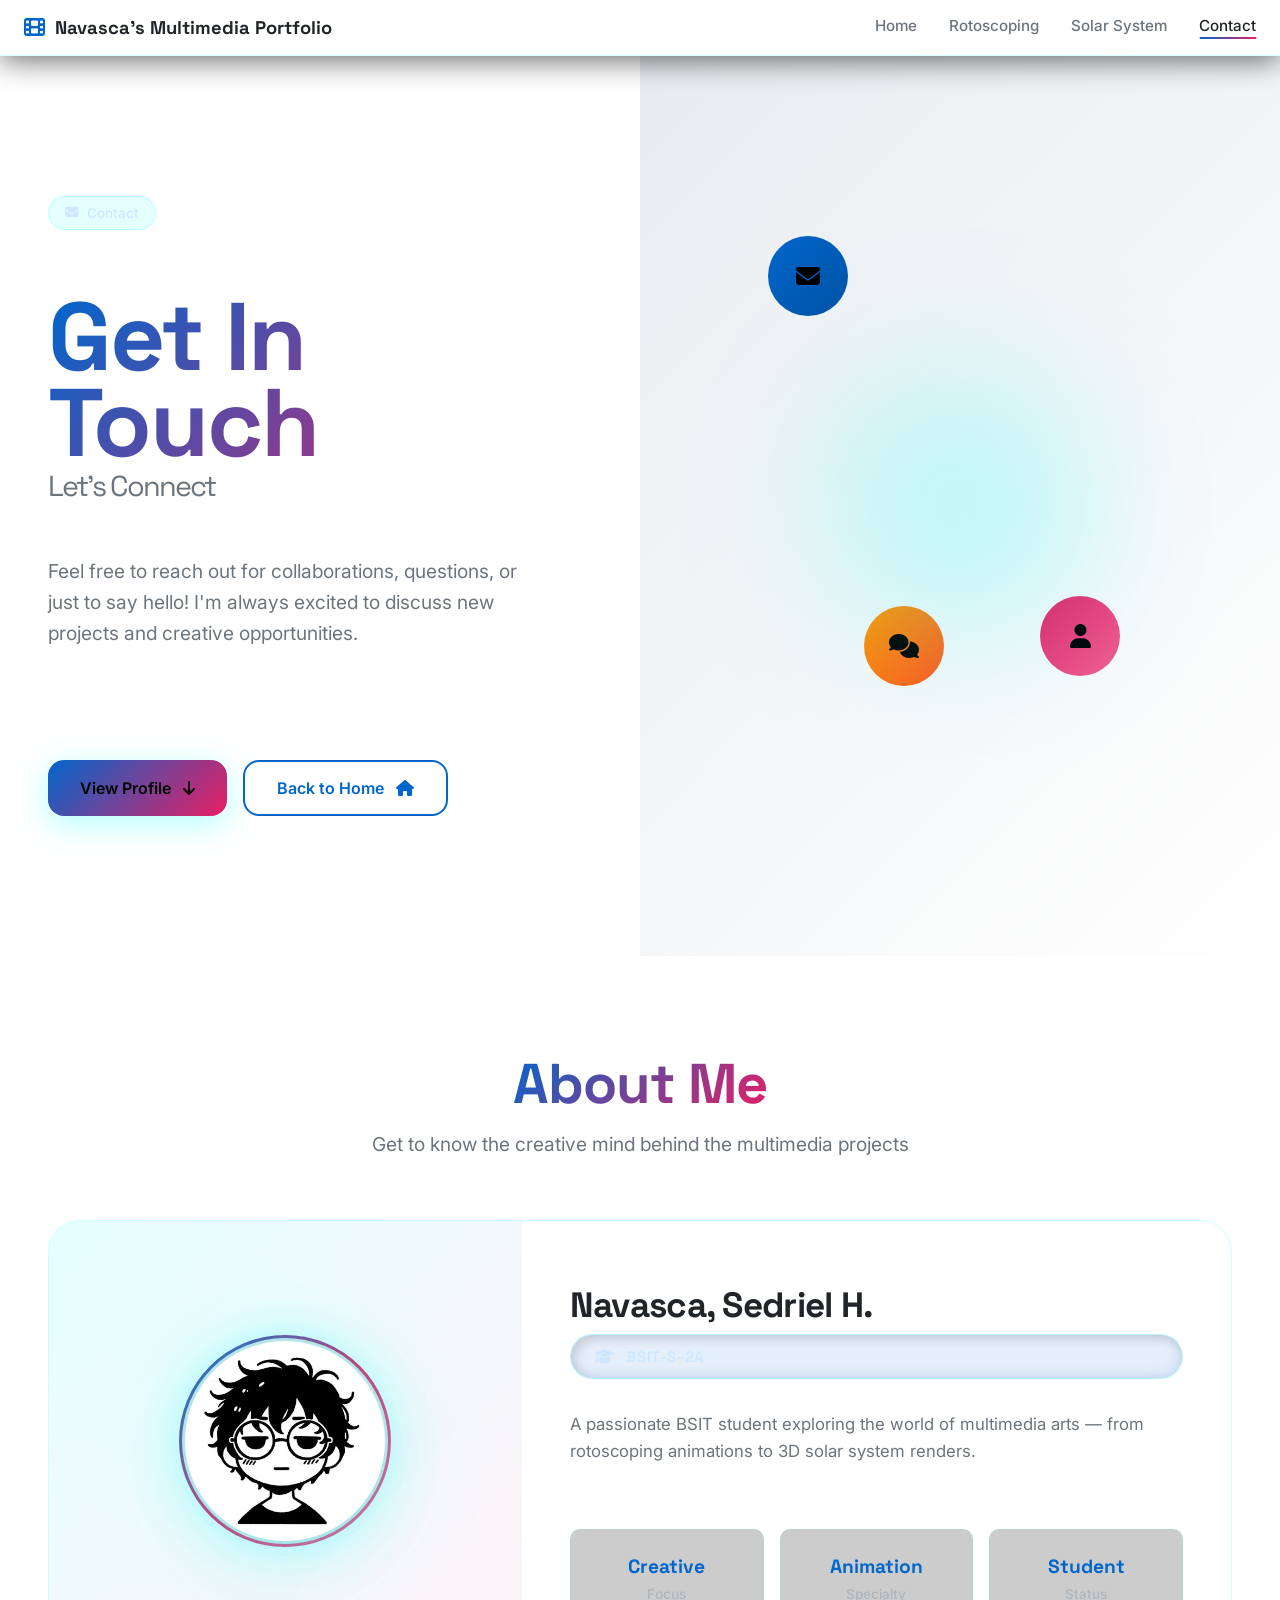
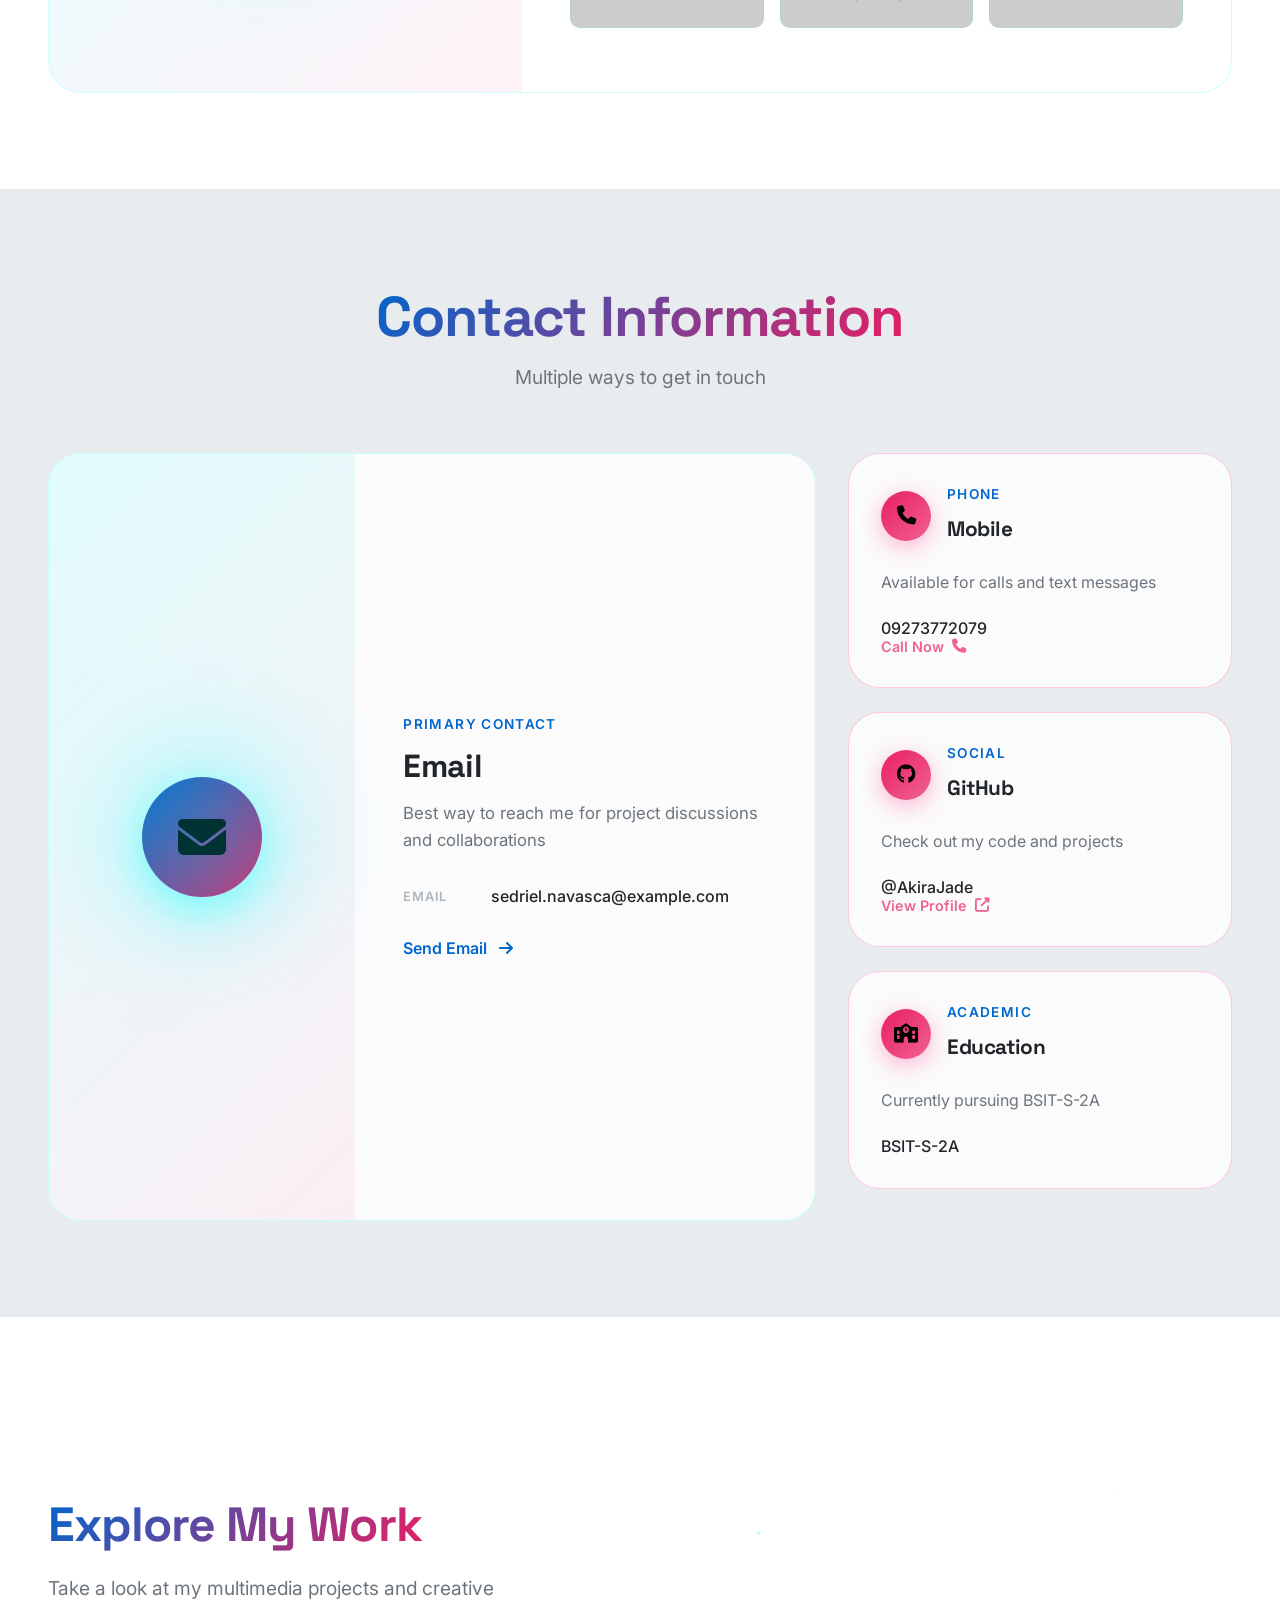
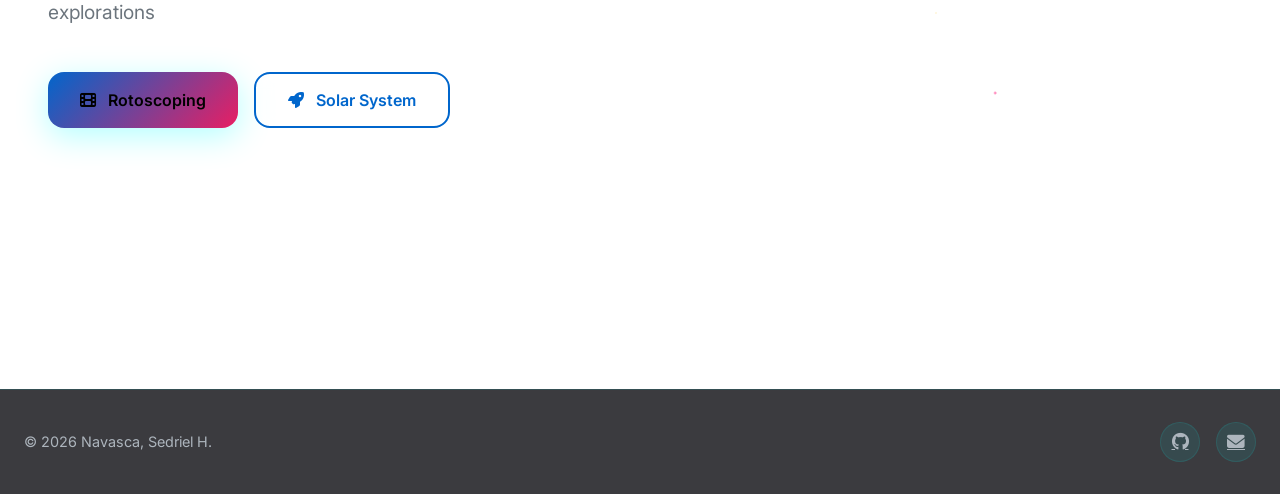
==== commit 08fc4086: "sdasdasdas" ====
--- a/contact.html
+++ b/contact.html
@@ -438,7 +438,7 @@
       <p>&copy; <span id="current-year"></span> Navasca, Sedriel H.</p>
       <div class="footer-socials">
         <a href="https://github.com/Raisins69" target="_blank" aria-label="GitHub"><i class="fab fa-github"></i></a>
-        <a href="mailto:navascased@gmail.com" aria-label="Email"><i class="fas fa-envelope"></i></a>
+        <a href="navascased@gmail.com" aria-label="Email"><i class="fas fa-envelope"></i></a>
       </div>
     </div>
   </footer>
--- a/css/style.css
+++ b/css/style.css
@@ -1383,7 +1383,7 @@
   display: grid;
   grid-template-columns: 1fr 2fr;
   gap: 3rem;
-  align-items: center;
+  align-items: start;
 }
 
 /* ---- Hero Profile ---- */
@@ -1391,7 +1391,8 @@
   display: flex;
   flex-direction: column;
   gap: 1.5rem;
-  justify-content: center;
+  justify-content: flex-start;
+  align-items: flex-start;
 }
 
 .profile-header {
@@ -1407,6 +1408,53 @@
   line-height: 1.1;
 }
 
+/* ---- Credentials Card ---- */
+.credentials-card {
+  background: var(--glass-bg);
+  backdrop-filter: blur(var(--glass-blur));
+  border: 1px solid var(--glass-border);
+  border-radius: var(--radius-lg);
+  padding: 2rem;
+  box-shadow: var(--shadow-md);
+  transition: var(--transition-smooth);
+}
+
+.credentials-header {
+  display: flex;
+  align-items: center;
+  gap: 0.75rem;
+  margin-bottom: 1.5rem;
+  padding-bottom: 1rem;
+  border-bottom: 1px solid rgba(0, 102, 204, 0.2);
+}
+
+.credentials-title {
+  font-size: 1.2rem;
+  font-weight: 700;
+  color: var(--text-primary);
+  font-family: 'Space Grotesk', sans-serif;
+  display: flex;
+  align-items: center;
+  gap: 0.5rem;
+}
+
+.credentials-list {
+  display: flex;
+  flex-direction: column;
+  gap: 0.75rem;
+}
+
+.specialization-row {
+  display: flex;
+  align-items: center;
+  gap: 0.75rem;
+  margin-top: 1rem;
+  padding: 1rem;
+  background: var(--gradient-primary);
+  border-radius: var(--radius-lg);
+  box-shadow: var(--shadow-md);
+}
+
 .hero-credentials {
   display: flex;
   flex-direction: column;
@@ -1478,7 +1526,8 @@
   display: flex;
   flex-direction: column;
   gap: 2rem;
-  justify-content: center;
+  justify-content: flex-start;
+  align-items: flex-start;
 }
 
 .hero-intro {
@@ -1583,8 +1632,9 @@
 .hero-actions {
   display: flex;
   gap: 1rem;
-  margin-top: 3rem;
+  margin-top: 2rem;
   flex-wrap: wrap;
+  justify-content: flex-start;
 }
 
 /* ---- Split Hero Section ---- */
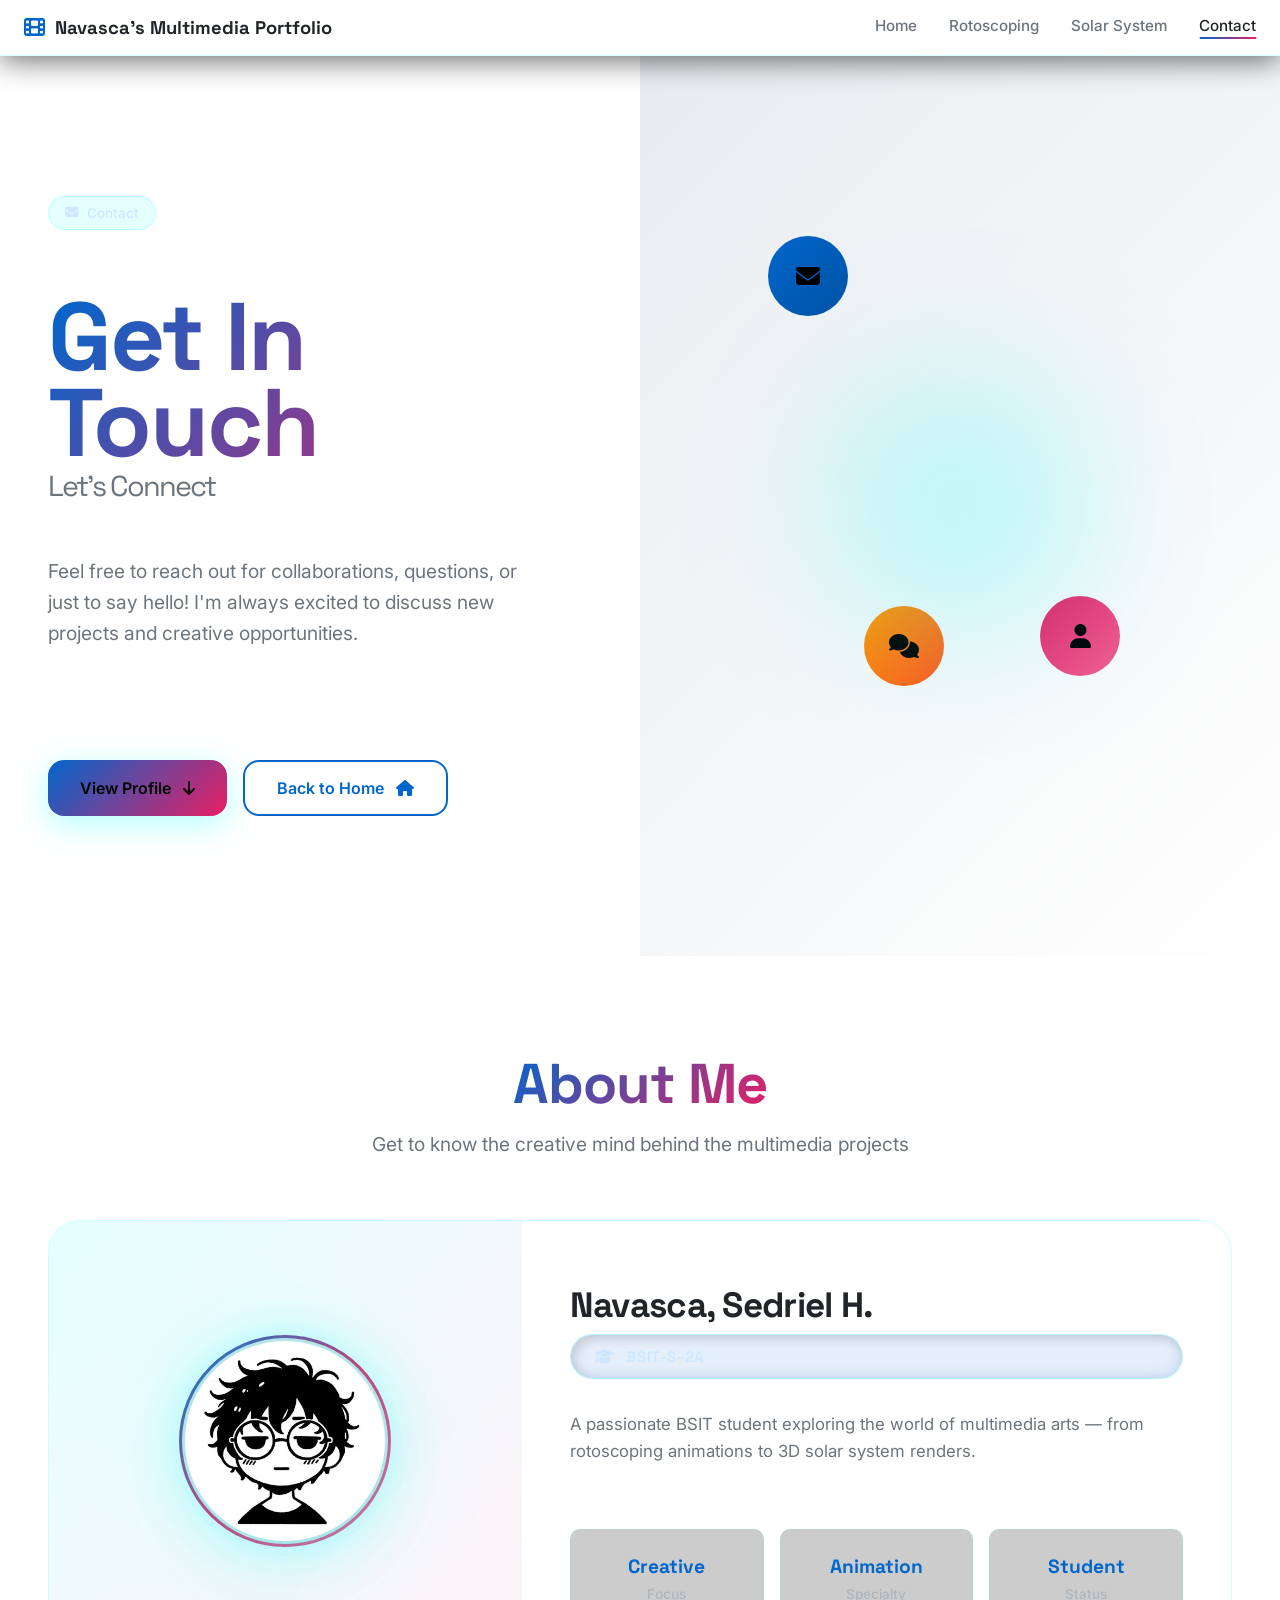
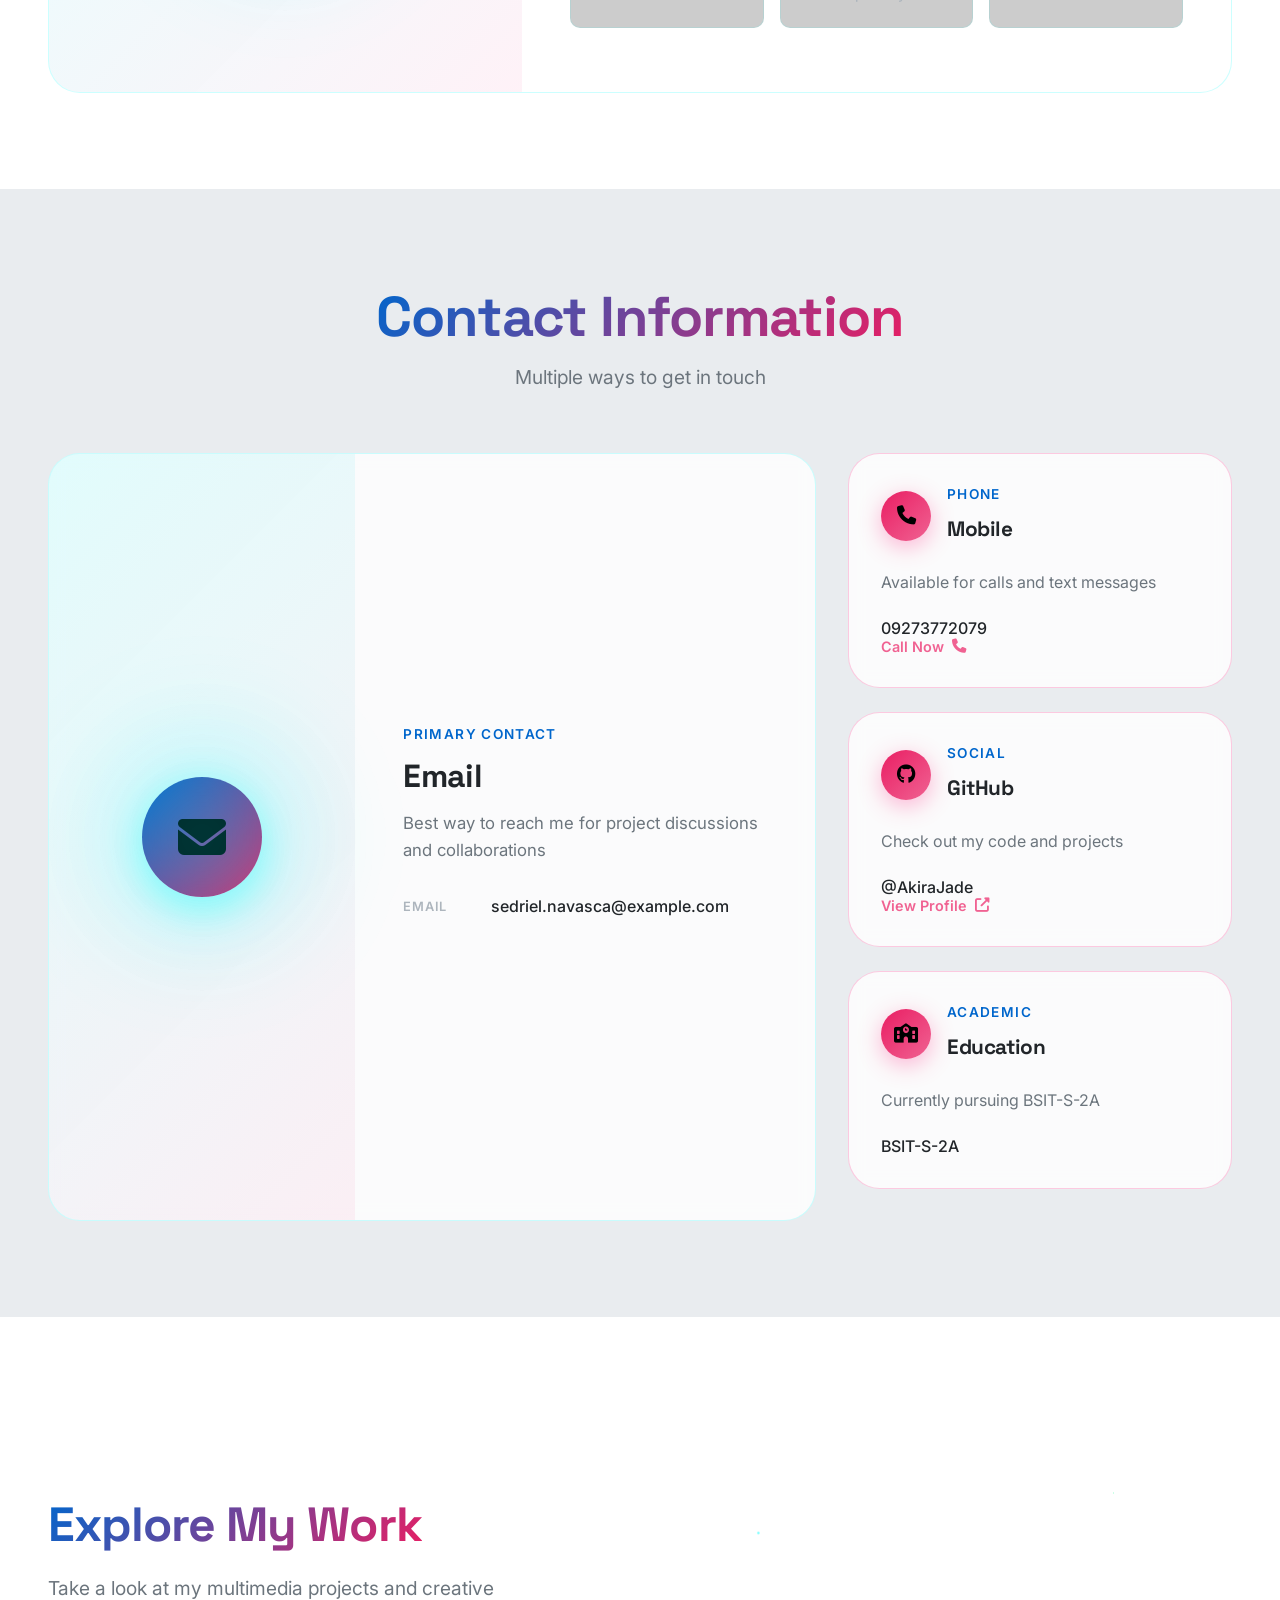
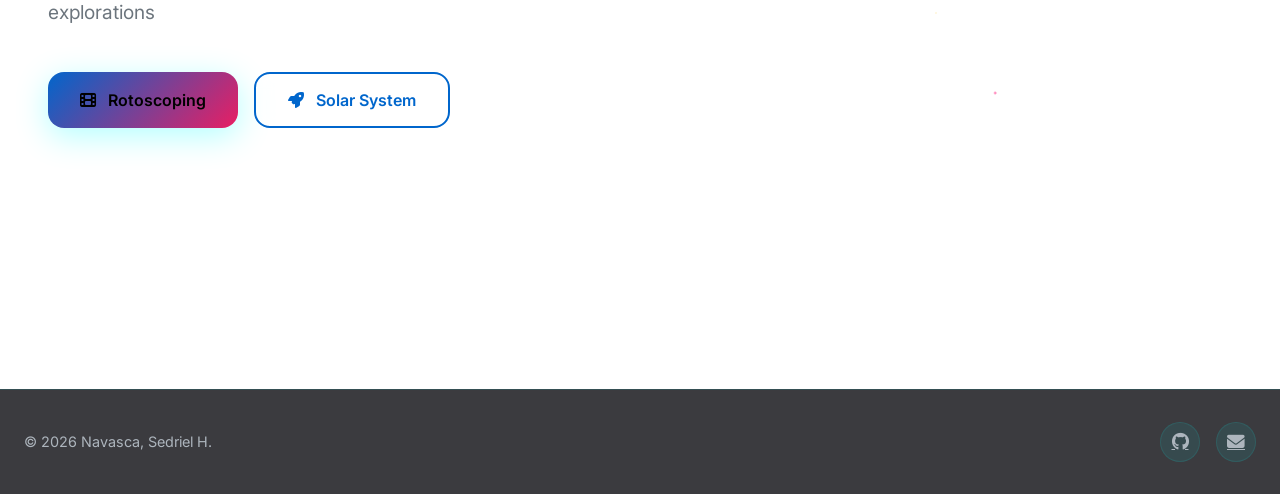
==== commit 98043bc1: "sdsadada" ====
--- a/contact.html
+++ b/contact.html
@@ -4,7 +4,7 @@
   <meta charset="UTF-8">
   <meta name="viewport" content="width=device-width, initial-scale=1.0">
   <meta name="description" content="Contact Navasca, Sedriel H. — BSIT-S-2A student and multimedia portfolio creator.">
-  <link rel="icon" type="image/x-icon" href="/multimedia/images/favicon.png">
+  <!-- <link rel="icon" type="image/x-icon" href="/multimedia/images/favicon.png"> -->
   <title>Contact | Navasca's Multimedia Portfolio</title>
   <link rel="stylesheet" href="css/style.css">
   <link rel="stylesheet" href="https://cdnjs.cloudflare.com/ajax/libs/font-awesome/6.4.0/css/all.min.css">
@@ -331,10 +331,6 @@
                 <span class="detail-value">sedriel.navasca@example.com</span>
               </div>
             </div>
-            <a href="mailto:sedriel.navasca@example.com" class="contact-link">
-              <span>Send Email</span>
-              <i class="fas fa-arrow-right"></i>
-            </a>
           </div>
         </div>
 
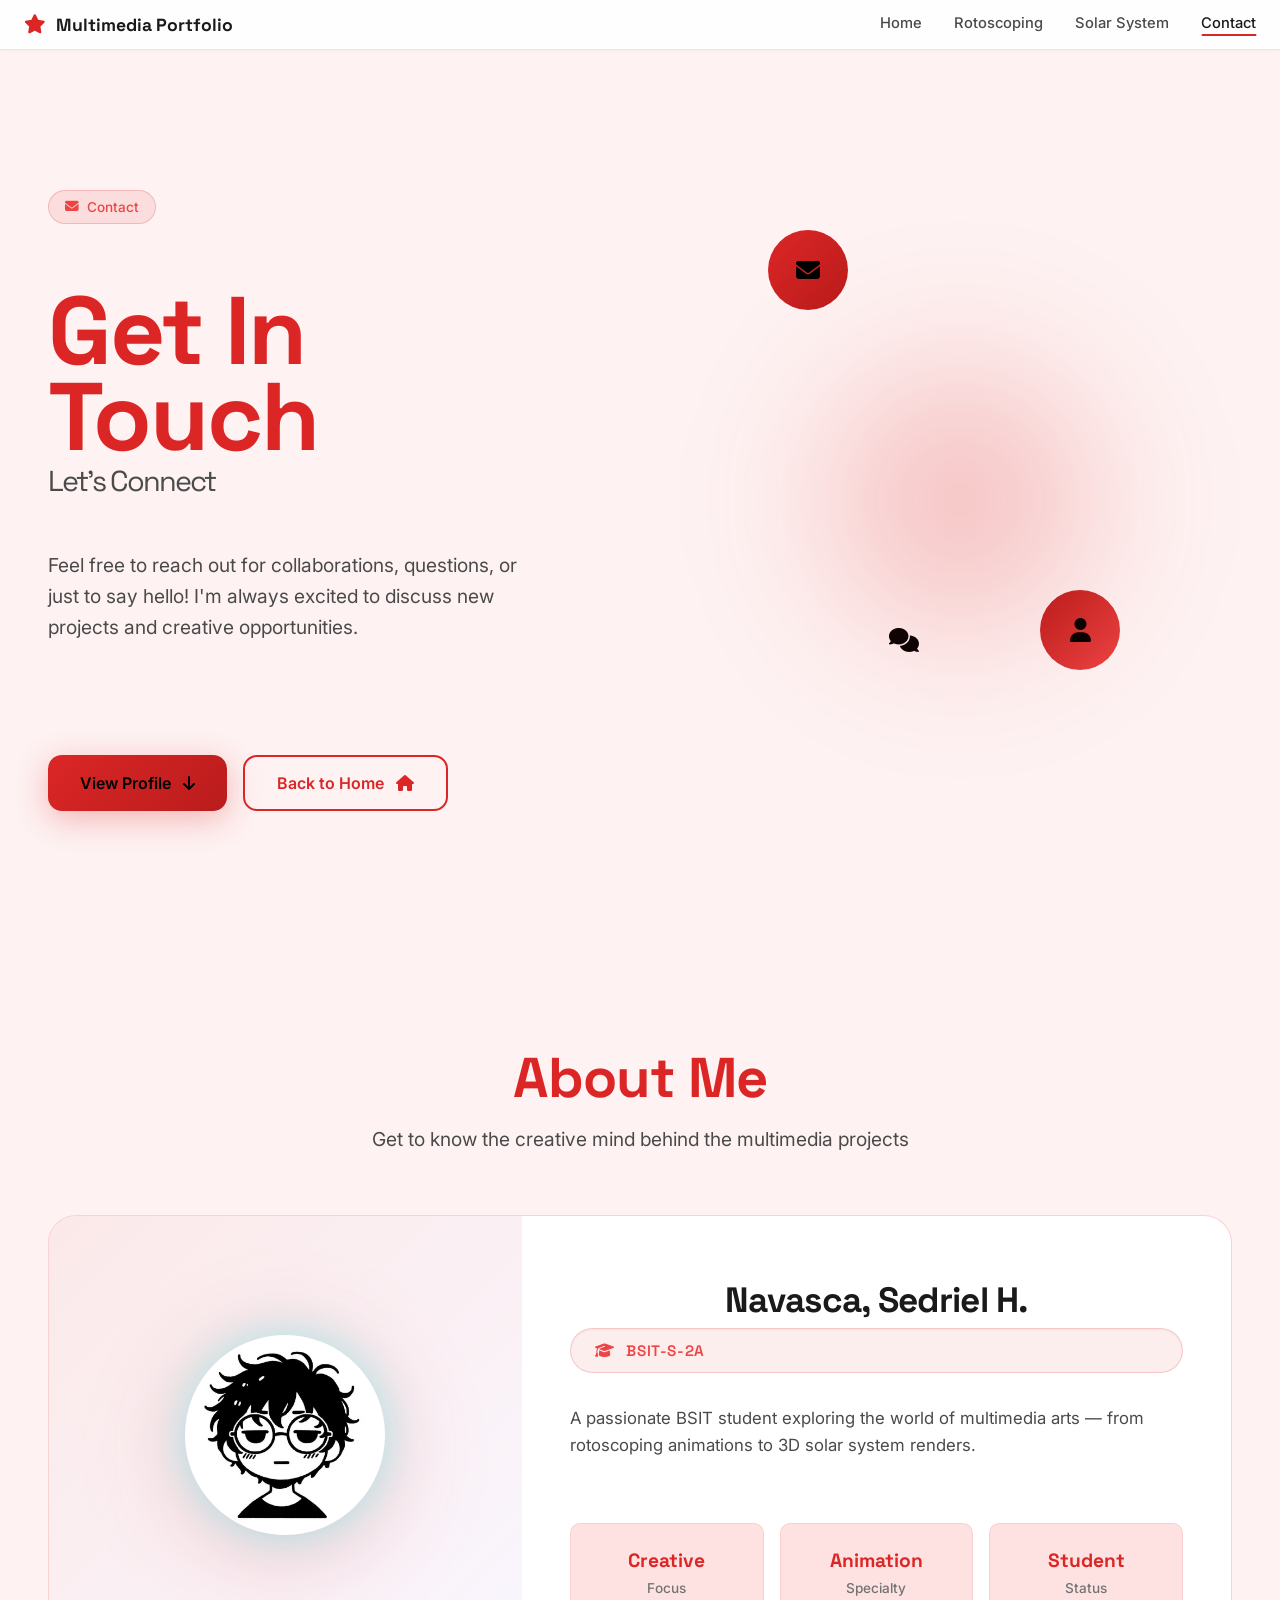
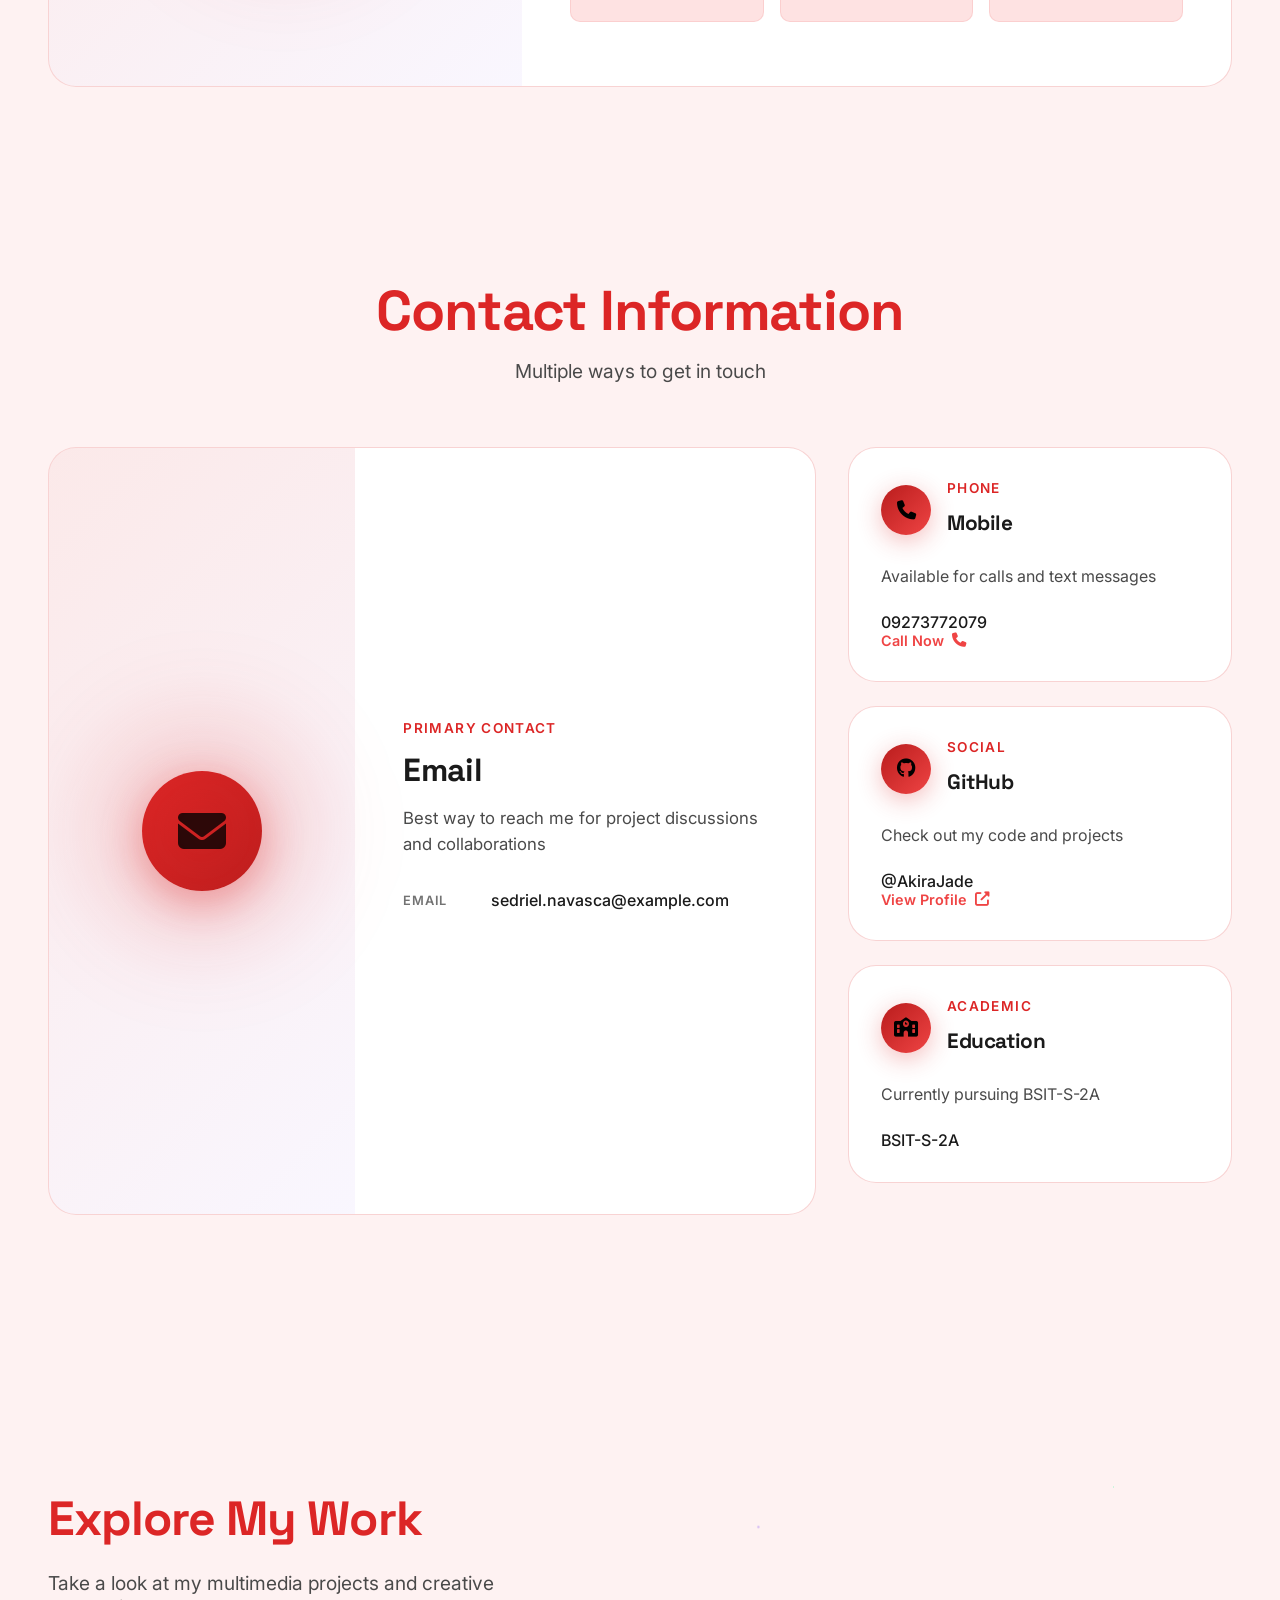
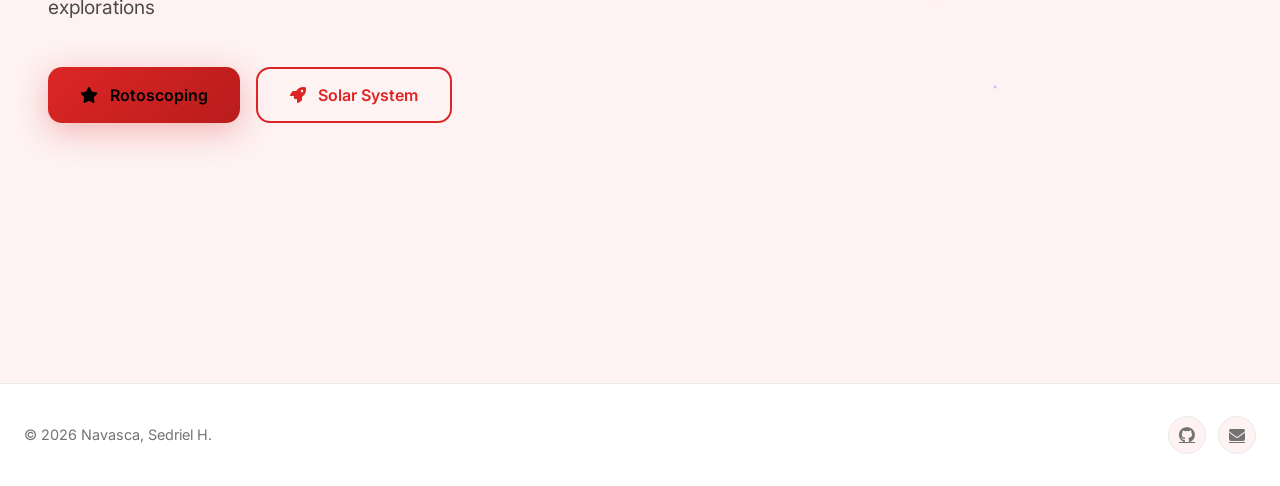
==== commit ea96539c: "fdsfsdfsdf" ====
--- a/contact.html
+++ b/contact.html
@@ -5,7 +5,7 @@
   <meta name="viewport" content="width=device-width, initial-scale=1.0">
   <meta name="description" content="Contact Navasca, Sedriel H. — BSIT-S-2A student and multimedia portfolio creator.">
   <!-- <link rel="icon" type="image/x-icon" href="/multimedia/images/favicon.png"> -->
-  <title>Contact | Navasca's Multimedia Portfolio</title>
+  <title>Contact | Multimedia Portfolio</title>
   <link rel="stylesheet" href="css/style.css">
   <link rel="stylesheet" href="https://cdnjs.cloudflare.com/ajax/libs/font-awesome/6.4.0/css/all.min.css">
   <style>
@@ -189,8 +189,8 @@
   <nav class="nav-glass" id="navbar">
     <div class="nav-inner">
       <a href="index.html" class="nav-logo">
-        <i class="fas fa-film"></i>
-        <span>Navasca's Multimedia Portfolio</span>
+        <i class="fas fa-star"></i>
+        <span>Multimedia Portfolio</span>
       </a>
       <button class="nav-toggle" id="navToggle" aria-label="Toggle navigation">
         <i class="fas fa-bars"></i>
@@ -413,7 +413,7 @@
         </div>
         <div class="cta-buttons">
           <a href="rotoscoping.html" class="cta-btn primary">
-            <i class="fas fa-film"></i>
+            <i class="fas fa-star"></i>
             <span>Rotoscoping</span>
           </a>
           <a href="solar-system.html" class="cta-btn secondary">
--- a/css/style.css
+++ b/css/style.css
@@ -1,5 +1,6 @@
 /* ============================================================
-   GLOBAL DESIGN SYSTEM — Cyberpunk Neon Glassmorphism + Neomorphism
+   GLOBAL DESIGN SYSTEM — Bento Grid + Minimalism
+   Off White + Lavender + Deep Gray
    ============================================================ */
 
 /* ---- Google Fonts ---- */
@@ -7,59 +8,73 @@
 
 /* ---- CSS Custom Properties ---- */
 :root {
-  /* Light Mode Palette */
-  --cyber-deepest: #f8f9fa;
-  --cyber-deep: #e9ecef;
-  --cyber-dark: #dee2e6;
-  --cyber-base: #ffffff;
-  --cyber-mid: #f1f3f5;
-  --cyber-light: #ffffff;
-  --cyber-glow: #e9ecef;
-
-  /* Light Theme Accent Colors */
-  --cyan-neon: #0066cc;
-  --cyan-vivid: #0052a3;
-  --cyan-soft: #cce7ff;
-  --cyan-faint: rgba(0, 102, 204, 0.1);
-  --magenta-deep: #e91e63;
-  --magenta-electric: #f06292;
-  --yellow-glow: #ff9800;
-  --pink-accent: #ff5722;
-  --green-neon: #4caf50;
-  --purple-neon: #9c27b0;
-
-  /* Light Theme Neutrals */
-  --text-primary: #212529;
-  --text-secondary: #6c757d;
-  --text-muted: #adb5bd;
-  --border-glass: rgba(0, 102, 204, 0.2);
-  --border-neo: rgba(233, 30, 99, 0.15);
-
-  /* Glassmorphism Tokens */
-  --glass-bg: rgba(255, 255, 255, 0.8);
-  --glass-bg-strong: rgba(255, 255, 255, 0.9);
-  --glass-blur: 8px;
-  --glass-blur-heavy: 12px;
-  --glass-border: 1px solid rgba(0, 102, 204, 0.2);
-  --glass-shadow: 0 8px 32px rgba(0, 0, 0, 0.1);
-
-  /* Neomorphism Tokens */
-  --neo-shadow-light: rgba(0, 102, 204, 0.1);
-  --neo-shadow-dark: rgba(0, 0, 0, 0.15);
-  --neo-raised: 6px 6px 16px var(--neo-shadow-dark), -6px -6px 16px var(--neo-shadow-light);
-  --neo-inset: inset 4px 4px 12px var(--neo-shadow-dark), inset -4px -4px 12px var(--neo-shadow-light);
-  --neo-flat: 3px 3px 8px var(--neo-shadow-dark), -3px -3px 8px var(--neo-shadow-light);
+  /* Core Palette */
+  --bg: #FEF2F2;
+  --bg-warm: #FEE2E2;
+  --card: #FFFFFF;
+  --card-hover: #FFF1F1;
+  --text: #1A1A1A;
+  --text-secondary: #4A4A4A;
+  --text-muted: #737373;
+  --accent: #DC2626;
+  --accent-light: #EF4444;
+  --accent-lighter: #FCA5A5;
+  --accent-faint: rgba(220, 38, 38, 0.08);
+  --accent-bg: rgba(220, 38, 38, 0.06);
+  --accent-dark: #B91C1C;
+
+  /* Borders & Shadows */
+  --border: #E8E8ED;
+  --border-hover: #D0D0DA;
+  --shadow-xs: 0 1px 2px rgba(0, 0, 0, 0.04);
+  --shadow-sm: 0 1px 3px rgba(0, 0, 0, 0.06), 0 1px 2px rgba(0, 0, 0, 0.04);
+  --shadow-md: 0 4px 12px rgba(0, 0, 0, 0.06), 0 1px 3px rgba(0, 0, 0, 0.04);
+  --shadow-lg: 0 8px 24px rgba(0, 0, 0, 0.08), 0 2px 6px rgba(0, 0, 0, 0.04);
+  --shadow-xl: 0 16px 48px rgba(0, 0, 0, 0.1), 0 4px 12px rgba(0, 0, 0, 0.04);
 
   /* Transitions */
-  --transition-smooth: all 0.4s cubic-bezier(0.25, 0.46, 0.45, 0.94);
-  --transition-bounce: all 0.5s cubic-bezier(0.34, 1.56, 0.64, 1);
+  --transition-smooth: all 0.3s cubic-bezier(0.25, 0.46, 0.45, 0.94);
+  --transition-bounce: all 0.4s cubic-bezier(0.34, 1.56, 0.64, 1);
 
   /* Border Radius */
   --radius-sm: 10px;
-  --radius-md: 16px;
-  --radius-lg: 24px;
-  --radius-xl: 32px;
+  --radius-md: 14px;
+  --radius-lg: 20px;
+  --radius-xl: 28px;
   --radius-full: 9999px;
+
+  /* Legacy compat */
+  --panel: var(--card);
+  --line: var(--border);
+  --muted: var(--text-muted);
+  --accent-2: var(--accent);
+  --purple-neon: #8B5CF6;
+  --purple-vivid: #8B5CF6;
+  --purple-soft: #A78BFA;
+  --purple-faint: rgba(220, 38, 38, 0.08);
+  --violet-deep: #7C3AED;
+  --violet-electric: #7C3AED;
+  --magenta-glow: #A855F7;
+  --pink-accent: #D946EF;
+  --orchid: #C026D3;
+  --text-primary: #222222;
+  --midnight-dark: #F7F7FC;
+  --border-glass: #E8E8ED;
+  --border-neo: #E8E8ED;
+  --glass-bg: #FFFFFF;
+  --glass-bg-strong: #FFFFFF;
+  --glass-border: 1px solid #E8E8ED;
+  --glass-blur: 0px;
+  --glass-blur-heavy: 0px;
+  --glass-shadow: 0 1px 3px rgba(0, 0, 0, 0.06);
+  --neo-shadow-light: rgba(220, 38, 38, 0.04);
+  --neo-shadow-dark: rgba(0, 0, 0, 0.06);
+  --neo-raised: 0 4px 12px rgba(0, 0, 0, 0.06);
+  --neo-inset: inset 0 1px 3px rgba(0, 0, 0, 0.04);
+  --neo-flat: 0 1px 3px rgba(0, 0, 0, 0.06);
+  --midnight-deepest: #F7F7FC;
+  --midnight-deep: #F0F0F8;
+  --midnight-base: #F7F7FC;
 }
 
 /* ---- Base Reset & Body ---- */
@@ -76,72 +91,36 @@
 
 body {
   font-family: 'Inter', -apple-system, BlinkMacSystemFont, sans-serif;
-  background: var(--cyber-base);
-  color: var(--text-primary);
+  background: var(--bg);
+  color: var(--text);
   min-height: 100vh;
   overflow-x: hidden;
   -webkit-font-smoothing: antialiased;
   -moz-osx-font-smoothing: grayscale;
 }
 
-/* Light theme background mesh */
-body::before {
-  content: '';
-  position: fixed;
-  top: 0;
-  left: 0;
-  width: 100%;
-  height: 100%;
-  background: 
-    radial-gradient(circle at 20% 50%, rgba(0, 102, 204, 0.05) 0%, transparent 50%),
-    radial-gradient(circle at 80% 20%, rgba(233, 30, 99, 0.05) 0%, transparent 50%),
-    radial-gradient(circle at 40% 80%, rgba(255, 152, 0, 0.05) 0%, transparent 50%);
-  pointer-events: none;
-  z-index: -1;
-}
-
-body::after {
-  content: '';
-  position: fixed;
-  inset: 0;
-  z-index: -1;
-  background-image:
-    radial-gradient(1px 1px at 15% 25%, rgba(0, 102, 204, 0.1), transparent),
-    radial-gradient(1px 1px at 45% 65%, rgba(233, 30, 99, 0.08), transparent),
-    radial-gradient(1px 1px at 75% 15%, rgba(255, 152, 0, 0.1), transparent),
-    radial-gradient(1px 1px at 85% 75%, rgba(127, 255, 212, 0.08), transparent),
-    radial-gradient(1px 1px at 35% 85%, rgba(0, 204, 136, 0.08), transparent),
-    radial-gradient(1px 1px at 60% 40%, rgba(139, 92, 246, 0.08), transparent);
-  pointer-events: none;
-}
-
-@keyframes bgPulse {
-  0% { opacity: 0.7; transform: scale(1); }
-  100% { opacity: 1; transform: scale(1.05); }
-}
-
 /* ---- Custom Scrollbar ---- */
 ::-webkit-scrollbar {
   width: 8px;
 }
 
 ::-webkit-scrollbar-track {
-  background: var(--cyber-deep);
+  background: var(--bg);
 }
 
 ::-webkit-scrollbar-thumb {
-  background: linear-gradient(180deg, var(--cyan-neon), var(--magenta-deep));
+  background: var(--accent-lighter);
   border-radius: var(--radius-full);
 }
 
 ::-webkit-scrollbar-thumb:hover {
-  background: linear-gradient(180deg, var(--cyan-vivid), var(--magenta-electric));
+  background: var(--accent);
 }
 
 /* ---- Selection ---- */
 ::selection {
-  background: rgba(0, 255, 255, 0.35);
-  color: #000;
+  background: rgba(220, 38, 38, 0.18);
+  color: var(--text);
 }
 
 /* ---- Typography ---- */
@@ -150,103 +129,78 @@
   font-weight: 700;
   letter-spacing: -0.02em;
   line-height: 1.15;
+  color: var(--text);
 }
 
 .gradient-text {
-  background: linear-gradient(135deg, var(--cyan-neon) 0%, var(--magenta-deep) 50%, var(--yellow-glow) 100%);
-  -webkit-background-clip: text;
-  -webkit-text-fill-color: transparent;
-  background-clip: text;
-  background-size: 200% 200%;
-  animation: gradientShift 6s ease-in-out infinite;
-}
-
-@keyframes gradientShift {
-  0%, 100% { background-position: 0% 50%; }
-  50% { background-position: 100% 50%; }
-}
-
-/* ---- Glass Card (Primary) ---- */
-.glass-card {
-  background: var(--glass-bg);
-  backdrop-filter: blur(var(--glass-blur));
-  -webkit-backdrop-filter: blur(var(--glass-blur));
-  border: var(--glass-border);
+  color: var(--accent);
+}
+
+.eyebrow {
+  font-size: 0.78rem;
+  font-weight: 700;
+  letter-spacing: 0.1em;
+  text-transform: uppercase;
+  color: var(--accent);
+  margin-bottom: 0.5rem;
+}
+
+.home-section-head h2 {
+  font-size: 1.5rem;
+  color: var(--text);
+}
+
+.reveal {
+  opacity: 1;
+}
+
+/* ---- Bento Card (Primary) ---- */
+.glass-card,
+.glass-card-strong {
+  background: var(--card);
+  border: 1px solid var(--border);
   border-radius: var(--radius-lg);
-  box-shadow: var(--glass-shadow);
+  box-shadow: var(--shadow-sm);
   transition: var(--transition-smooth);
   position: relative;
   overflow: hidden;
 }
 
-.glass-card::before {
-  content: '';
-  position: absolute;
-  inset: 0;
-  border-radius: inherit;
-  background: linear-gradient(
-    135deg,
-    rgba(0, 255, 255, 0.08) 0%,
-    transparent 40%,
-    transparent 60%,
-    rgba(255, 0, 110, 0.05) 100%
-  );
-  pointer-events: none;
-}
-
 .glass-card:hover {
-  transform: translateY(-6px);
-  box-shadow:
-    var(--glass-shadow),
-    0 0 40px rgba(0, 255, 255, 0.15),
-    0 0 80px rgba(255, 0, 110, 0.05);
-  border-color: rgba(0, 255, 255, 0.35);
-}
-
-/* Strong glass for important sections */
-.glass-card-strong {
-  background: var(--glass-bg-strong);
-  backdrop-filter: blur(var(--glass-blur-heavy));
-  -webkit-backdrop-filter: blur(var(--glass-blur-heavy));
-  border: 1px solid rgba(0, 255, 255, 0.25);
+  transform: translateY(-4px);
+  box-shadow: var(--shadow-lg);
+  border-color: var(--border-hover);
+}
+
+/* ---- Neo Card (now Bento) ---- */
+.neo-card {
+  background: var(--card);
   border-radius: var(--radius-lg);
-  box-shadow: var(--glass-shadow);
-  transition: var(--transition-smooth);
-}
-
-/* ---- Neo Card ---- */
-.neo-card {
-  background: var(--cyber-deep);
-  border-radius: var(--radius-lg);
-  box-shadow: var(--neo-raised);
-  border: 1px solid var(--border-neo);
+  box-shadow: var(--shadow-sm);
+  border: 1px solid var(--border);
   transition: var(--transition-smooth);
   position: relative;
 }
 
 .neo-card:hover {
-  box-shadow:
-    8px 8px 20px var(--neo-shadow-dark),
-    -8px -8px 20px var(--neo-shadow-light),
-    0 0 30px rgba(0, 255, 255, 0.1);
+  box-shadow: var(--shadow-lg);
   transform: translateY(-4px);
 }
 
 /* Inset Neo */
 .neo-inset {
-  background: var(--cyber-deep);
+  background: var(--bg);
   border-radius: var(--radius-md);
-  box-shadow: var(--neo-inset);
-  border: 1px solid rgba(0, 255, 255, 0.08);
+  border: 1px solid var(--border);
 }
 
 /* ---- Navbar ---- */
 .nav-glass {
-  background: rgba(255, 255, 255, 0.9);
+  background: rgba(255, 255, 255, 0.92);
   backdrop-filter: blur(12px);
   -webkit-backdrop-filter: blur(12px);
-  border-bottom: 1px solid rgba(0, 255, 255, 0.15);
-  box-shadow: 0 4px 30px rgba(0, 0, 0, 0.6);
+  border-bottom: 1px solid var(--border);
+  box-shadow: var(--shadow-xs);
   position: sticky;
   top: 0;
   z-index: 100;
@@ -256,7 +210,7 @@
 .nav-glass .nav-inner {
   max-width: 1280px;
   margin: 0 auto;
-  padding: 1rem 1.5rem;
+  padding: 0.85rem 1.5rem;
   display: flex;
   justify-content: space-between;
   align-items: center;
@@ -267,22 +221,16 @@
   align-items: center;
   gap: 0.6rem;
   text-decoration: none;
-  color: var(--text-primary);
+  color: var(--text);
   font-family: 'Space Grotesk', sans-serif;
   font-weight: 700;
-  font-size: 1.15rem;
+  font-size: 1.1rem;
   transition: var(--transition-smooth);
 }
 
 .nav-glass .nav-logo i {
-  color: var(--cyan-neon);
-  font-size: 1.3rem;
-  animation: floatIcon 3s ease-in-out infinite;
-}
-
-@keyframes floatIcon {
-  0%, 100% { transform: translateY(0); }
-  50% { transform: translateY(-4px); }
+  color: var(--accent);
+  font-size: 1.2rem;
 }
 
 .nav-glass .nav-links {
@@ -295,7 +243,7 @@
 .nav-glass .nav-links a {
   color: var(--text-secondary);
   text-decoration: none;
-  font-size: 0.95rem;
+  font-size: 0.92rem;
   font-weight: 500;
   position: relative;
   padding-bottom: 4px;
@@ -309,7 +257,7 @@
   left: 50%;
   width: 0;
   height: 2px;
-  background: linear-gradient(90deg, var(--cyan-neon), var(--magenta-deep));
+  background: var(--accent);
   border-radius: 1px;
   transition: all 0.3s ease;
   transform: translateX(-50%);
@@ -317,7 +265,7 @@
 
 .nav-glass .nav-links a:hover,
 .nav-glass .nav-links a.active {
-  color: var(--text-primary);
+  color: var(--text);
 }
 
 .nav-glass .nav-links a:hover::after,
@@ -330,7 +278,7 @@
   display: none;
   background: none;
   border: none;
-  color: var(--text-primary);
+  color: var(--text);
   font-size: 1.5rem;
   cursor: pointer;
   padding: 0.5rem;
@@ -348,10 +296,11 @@
     right: 0;
     flex-direction: column;
     gap: 0;
-    background: rgba(10, 10, 15, 0.95);
-    backdrop-filter: blur(24px);
-    border-bottom: 1px solid rgba(0, 255, 255, 0.15);
-    padding: 1rem 0;
+    background: rgba(255, 255, 255, 0.98);
+    backdrop-filter: blur(12px);
+    border-bottom: 1px solid var(--border);
+    padding: 0.75rem 0;
+    box-shadow: var(--shadow-md);
   }
   .nav-glass .nav-links.active {
     display: flex;
@@ -369,40 +318,19 @@
 /* ---- Hero Section ---- */
 .hero-glass {
   position: relative;
-  padding: 5rem 2rem;
+  padding: 4rem 2rem;
   border-radius: var(--radius-xl);
   overflow: hidden;
   text-align: center;
   margin-bottom: 4rem;
-  background: var(--glass-bg);
-  backdrop-filter: blur(var(--glass-blur));
-  -webkit-backdrop-filter: blur(var(--glass-blur));
-  border: var(--glass-border);
-}
-
-.hero-glass::before {
-  content: '';
-  position: absolute;
-  inset: 0;
-  background: radial-gradient(ellipse at 50% 30%, rgba(0, 255, 255, 0.15) 0%, transparent 65%);
-  pointer-events: none;
-}
-
+  background: var(--card);
+  border: 1px solid var(--border);
+  box-shadow: var(--shadow-sm);
+}
+
+.hero-glass::before,
 .hero-glass::after {
-  content: '';
-  position: absolute;
-  top: -50%;
-  left: -50%;
-  width: 200%;
-  height: 200%;
-  background: conic-gradient(from 0deg at 50% 50%, transparent 0%, rgba(255, 0, 110, 0.03) 25%, transparent 50%);
-  animation: heroRotate 20s linear infinite;
-  pointer-events: none;
-}
-
-@keyframes heroRotate {
-  from { transform: rotate(0deg); }
-  to { transform: rotate(360deg); }
+  display: none;
 }
 
 .hero-glass h1 {
@@ -410,12 +338,13 @@
   margin-bottom: 1.5rem;
   position: relative;
   z-index: 2;
+  color: var(--accent);
 }
 
 .hero-glass p {
-  font-size: clamp(1rem, 2vw, 1.35rem);
-  color: var(--text-secondary);
-  max-width: 750px;
+  font-size: clamp(1rem, 2vw, 1.25rem);
+  color: var(--text-secondary);
+  max-width: 700px;
   margin: 0 auto 2rem auto;
   line-height: 1.7;
   position: relative;
@@ -427,10 +356,10 @@
   display: inline-flex;
   align-items: center;
   gap: 0.5rem;
-  padding: 0.85rem 2rem;
+  padding: 0.8rem 1.8rem;
   border-radius: var(--radius-md);
   font-weight: 600;
-  font-size: 0.95rem;
+  font-size: 0.92rem;
   text-decoration: none;
   cursor: pointer;
   border: none;
@@ -440,69 +369,57 @@
 }
 
 .btn-glow-primary {
-  background: linear-gradient(135deg, var(--cyan-neon) 0%, var(--magenta-deep) 100%);
-  color: #000;
-  box-shadow: 0 4px 20px rgba(0, 255, 255, 0.35);
+  background: var(--accent);
+  color: #fff;
+  box-shadow: 0 2px 8px rgba(220, 38, 38, 0.25);
 }
 
 .btn-glow-primary::before {
-  content: '';
-  position: absolute;
-  inset: -1px;
-  border-radius: inherit;
-  background: linear-gradient(135deg, var(--cyan-vivid), var(--magenta-electric));
-  z-index: -1;
-  opacity: 0;
-  transition: opacity 0.3s ease;
+  display: none;
 }
 
 .btn-glow-primary:hover {
-  transform: translateY(-2px) scale(1.03);
-  box-shadow: 0 8px 30px rgba(0, 255, 255, 0.5);
-}
-
-.btn-glow-primary:hover::before {
-  opacity: 1;
+  background: var(--accent-dark);
+  transform: translateY(-2px);
+  box-shadow: 0 4px 16px rgba(220, 38, 38, 0.35);
 }
 
 .btn-glow-secondary {
-  background: rgba(0, 255, 255, 0.1);
-  color: var(--cyan-soft);
-  border: 1px solid rgba(0, 255, 255, 0.25);
-  backdrop-filter: blur(8px);
+  background: var(--accent-faint);
+  color: var(--accent);
+  border: 1px solid rgba(220, 38, 38, 0.2);
 }
 
 .btn-glow-secondary:hover {
-  background: rgba(0, 255, 255, 0.2);
-  border-color: rgba(0, 255, 255, 0.45);
+  background: rgba(220, 38, 38, 0.12);
+  border-color: var(--accent-light);
   transform: translateY(-2px);
-  box-shadow: 0 6px 20px rgba(0, 255, 255, 0.15);
 }
 
 .btn-glow-white {
-  background: rgba(255, 255, 255, 0.95);
-  color: var(--magenta-deep);
-  font-weight: 700;
-  box-shadow: 0 4px 16px rgba(0, 0, 0, 0.2);
+  background: var(--accent);
+  color: #fff;
+  font-weight: 700;
+  box-shadow: 0 2px 8px rgba(220, 38, 38, 0.2);
 }
 
 .btn-glow-white:hover {
-  background: #fff;
-  transform: translateY(-2px) scale(1.03);
-  box-shadow: 0 8px 30px rgba(0, 0, 0, 0.3);
+  background: var(--accent-dark);
+  transform: translateY(-2px);
+  box-shadow: 0 4px 16px rgba(220, 38, 38, 0.3);
 }
 
 .btn-glow-dark {
-  background: rgba(0, 0, 0, 0.35);
-  color: var(--cyan-neon);
-  border: 1px solid rgba(0, 255, 255, 0.2);
-  backdrop-filter: blur(8px);
+  background: var(--card);
+  color: var(--text);
+  border: 1px solid var(--border);
 }
 
 .btn-glow-dark:hover {
-  background: rgba(0, 0, 0, 0.55);
-  border-color: rgba(0, 255, 255, 0.4);
+  background: var(--bg);
+  border-color: var(--border-hover);
   transform: translateY(-2px);
+  box-shadow: var(--shadow-md);
 }
 
 .btn-group {
@@ -535,145 +452,122 @@
 
 /* ---- Project Cards ---- */
 .project-card {
-  background: var(--glass-bg);
-  backdrop-filter: blur(var(--glass-blur));
-  -webkit-backdrop-filter: blur(var(--glass-blur));
-  border: var(--glass-border);
+  background: var(--card);
+  border: 1px solid var(--border);
   border-radius: var(--radius-lg);
   padding: 2rem;
   position: relative;
   overflow: hidden;
-  box-shadow: var(--neo-raised);
+  box-shadow: var(--shadow-sm);
   transition: var(--transition-smooth);
 }
 
 .project-card::before {
-  content: '';
-  position: absolute;
-  top: -100px;
-  right: -100px;
-  width: 200px;
-  height: 200px;
-  background: radial-gradient(circle, rgba(0, 255, 255, 0.12) 0%, transparent 70%);
-  border-radius: 50%;
-  pointer-events: none;
+  display: none;
+}
+
+.project-card:hover {
+  transform: translateY(-4px);
+  box-shadow: var(--shadow-lg);
+  border-color: var(--accent-lighter);
+}
+
+.project-card:hover::before {
+  display: none;
+}
+
+.project-icon {
+  width: 56px;
+  height: 56px;
+  border-radius: var(--radius-md);
+  display: flex;
+  align-items: center;
+  justify-content: center;
+  font-size: 1.4rem;
+  color: #fff;
+  flex-shrink: 0;
+  box-shadow: var(--shadow-sm);
+}
+
+.project-icon.purple-icon {
+  background: var(--accent);
+}
+
+.project-icon.pink-icon {
+  background: #D946EF;
+}
+
+.tag {
+  display: inline-block;
+  padding: 0.25rem 0.75rem;
+  border-radius: var(--radius-full);
+  font-size: 0.78rem;
+  font-weight: 600;
+  background: var(--accent-faint);
+  color: var(--accent);
+  border: 1px solid rgba(220, 38, 38, 0.12);
   transition: var(--transition-smooth);
 }
 
-.project-card:hover {
-  transform: translateY(-8px);
-  box-shadow:
-    var(--neo-raised),
-    0 0 50px rgba(0, 255, 255, 0.12);
-  border-color: rgba(0, 255, 255, 0.35);
-}
-
-.project-card:hover::before {
-  transform: scale(1.3);
-  opacity: 1.5;
-}
-
-.project-icon {
+.tag:hover {
+  background: rgba(220, 38, 38, 0.14);
+}
+
+.tag.pink {
+  background: rgba(217, 70, 239, 0.08);
+  color: #C026D3;
+  border-color: rgba(217, 70, 239, 0.12);
+}
+
+.tag.pink:hover {
+  background: rgba(217, 70, 239, 0.14);
+}
+
+/* ---- Info Cards ---- */
+.info-icon {
   width: 60px;
   height: 60px;
-  border-radius: var(--radius-md);
+  border-radius: 50%;
   display: flex;
   align-items: center;
   justify-content: center;
-  font-size: 1.5rem;
+  background: var(--accent);
   color: #fff;
-  flex-shrink: 0;
-  box-shadow: var(--neo-flat);
-}
-
-.project-icon.purple-icon {
-  background: linear-gradient(135deg, var(--cyan-neon), var(--cyan-vivid));
-}
-
-.project-icon.pink-icon {
-  background: linear-gradient(135deg, var(--magenta-deep), var(--magenta-electric));
-}
-
-.tag {
-  display: inline-block;
-  padding: 0.3rem 0.85rem;
-  border-radius: var(--radius-full);
-  font-size: 0.8rem;
-  font-weight: 500;
-  background: var(--cyan-faint);
-  color: var(--cyan-soft);
-  border: 1px solid rgba(0, 255, 255, 0.15);
-  transition: var(--transition-smooth);
-}
-
-.tag:hover {
-  background: rgba(0, 255, 255, 0.25);
-  border-color: rgba(0, 255, 255, 0.35);
-}
-
-.tag.pink {
-  background: rgba(255, 0, 110, 0.12);
-  color: var(--magenta-electric);
-  border-color: rgba(255, 0, 110, 0.15);
-}
-
-.tag.pink:hover {
-  background: rgba(255, 0, 110, 0.25);
-  border-color: rgba(255, 0, 110, 0.35);
-}
-
-/* ---- About / Info Cards ---- */
-.info-icon {
-  width: 64px;
-  height: 64px;
-  border-radius: 50%;
-  display: flex;
-  align-items: center;
-  justify-content: center;
-  background: linear-gradient(135deg, var(--cyan-neon), var(--magenta-deep));
-  color: #000;
   font-size: 1.3rem;
-  box-shadow: 0 4px 20px rgba(0, 255, 255, 0.3);
+  box-shadow: 0 2px 10px rgba(220, 38, 38, 0.2);
   margin: 0 auto 1rem auto;
   transition: var(--transition-bounce);
 }
 
 .info-icon:hover {
-  transform: scale(1.1) rotate(-5deg);
+  transform: scale(1.08) rotate(-5deg);
 }
 
 /* ---- CTA Section ---- */
 .cta-glass {
-  background: linear-gradient(135deg, rgba(0, 255, 255, 0.4) 0%, rgba(255, 0, 110, 0.3) 100%);
-  backdrop-filter: blur(20px);
-  -webkit-backdrop-filter: blur(20px);
-  border: 1px solid rgba(0, 255, 255, 0.25);
+  background: var(--card);
+  border: 1px solid var(--border);
   border-radius: var(--radius-xl);
   padding: 3rem 2rem;
   text-align: center;
   position: relative;
   overflow: hidden;
-  box-shadow:
-    0 0 60px rgba(0, 255, 255, 0.15),
-    var(--glass-shadow);
+  box-shadow: var(--shadow-sm);
 }
 
 .cta-glass::before {
-  content: '';
-  position: absolute;
-  inset: 0;
-  background: linear-gradient(135deg, transparent, rgba(255, 0, 110, 0.08), transparent);
-  pointer-events: none;
+  display: none;
 }
 
 .cta-glass h2 {
   font-size: clamp(1.6rem, 3vw, 2.2rem);
   margin-bottom: 1rem;
+  color: var(--text);
 }
 
 .cta-glass p {
-  color: rgba(255, 255, 255, 0.85);
-  font-size: 1.1rem;
+  color: var(--text-secondary);
+  font-size: 1.05rem;
   margin-bottom: 2rem;
   max-width: 600px;
   margin-left: auto;
@@ -682,10 +576,8 @@
 
 /* ---- Footer ---- */
 .footer-glass {
-  background: rgba(10, 10, 15, 0.8);
-  backdrop-filter: blur(16px);
-  -webkit-backdrop-filter: blur(16px);
-  border-top: 1px solid rgba(0, 255, 255, 0.1);
+  background: var(--card);
+  border-top: 1px solid var(--border);
   margin-top: 5rem;
   padding: 2rem 0;
 }
@@ -708,29 +600,28 @@
 
 .footer-socials {
   display: flex;
-  gap: 1rem;
+  gap: 0.75rem;
 }
 
 .footer-socials a {
   color: var(--text-muted);
-  font-size: 1.1rem;
+  font-size: 1rem;
   transition: var(--transition-smooth);
-  width: 40px;
-  height: 40px;
+  width: 38px;
+  height: 38px;
   display: flex;
   align-items: center;
   justify-content: center;
   border-radius: 50%;
-  background: rgba(0, 255, 255, 0.08);
-  border: 1px solid rgba(0, 255, 255, 0.1);
+  background: var(--bg);
+  border: 1px solid var(--border);
 }
 
 .footer-socials a:hover {
-  color: var(--cyan-neon);
-  background: rgba(0, 255, 255, 0.18);
-  border-color: rgba(0, 255, 255, 0.3);
-  transform: translateY(-3px);
-  box-shadow: 0 4px 16px rgba(0, 255, 255, 0.2);
+  color: var(--accent);
+  background: var(--accent-faint);
+  border-color: var(--accent-lighter);
+  transform: translateY(-2px);
 }
 
 /* ---- Content Container ---- */
@@ -746,49 +637,45 @@
 
 /* ---- Process / Step Cards (Rotoscoping) ---- */
 .step-card {
-  background: var(--glass-bg);
-  backdrop-filter: blur(var(--glass-blur));
-  -webkit-backdrop-filter: blur(var(--glass-blur));
-  border: var(--glass-border);
+  background: var(--card);
+  border: 1px solid var(--border);
   border-radius: var(--radius-lg);
   padding: 2rem;
   padding-left: 5rem;
   position: relative;
   overflow: hidden;
-  box-shadow: var(--neo-flat);
+  box-shadow: var(--shadow-sm);
   transition: var(--transition-smooth);
 }
 
 .step-card:hover {
-  transform: translateY(-5px);
-  box-shadow:
-    var(--neo-raised),
-    0 0 30px rgba(0, 255, 255, 0.1);
-  border-color: rgba(0, 255, 255, 0.35);
+  transform: translateY(-4px);
+  box-shadow: var(--shadow-lg);
+  border-color: var(--accent-lighter);
 }
 
 .step-number {
   position: absolute;
   left: 1.25rem;
   top: 2rem;
-  width: 48px;
-  height: 48px;
+  width: 44px;
+  height: 44px;
   border-radius: 50%;
   display: flex;
   align-items: center;
   justify-content: center;
   font-weight: 700;
+  font-size: 1.1rem;
+  font-family: 'Space Grotesk', sans-serif;
+  color: #fff;
+  background: var(--accent);
+  box-shadow: 0 2px 8px rgba(220, 38, 38, 0.25);
+}
+
+.step-card h3 {
   font-size: 1.15rem;
-  font-family: 'Space Grotesk', sans-serif;
-  color: #000;
-  background: linear-gradient(135deg, var(--cyan-neon), var(--magenta-deep));
-  box-shadow: 0 4px 18px rgba(0, 255, 255, 0.35);
-}
-
-.step-card h3 {
-  font-size: 1.2rem;
   margin-bottom: 0.75rem;
-  color: var(--cyan-neon);
+  color: var(--text);
 }
 
 .step-card p {
@@ -825,8 +712,8 @@
   transform: translateY(-5px);
   box-shadow:
     var(--neo-raised),
-    0 0 30px rgba(0, 255, 255, 0.1);
-  border-color: rgba(0, 255, 255, 0.35);
+    0 0 30px rgba(220, 38, 38, 0.1);
+  border-color: rgba(220, 38, 38, 0.3);
 }
 
 .weekly-card .card-body {
@@ -855,8 +742,8 @@
   font-size: 0.8rem;
   color: #000;
   flex-shrink: 0;
-  background: linear-gradient(135deg, var(--cyan-neon), var(--magenta-deep));
-  box-shadow: 0 2px 10px rgba(0, 255, 255, 0.3);
+  background: linear-gradient(135deg, var(--accent), var(--accent-dark));
+  box-shadow: 0 2px 10px rgba(220, 38, 38, 0.3);
 }
 
 /* ---- Video Sections ---- */
@@ -882,10 +769,10 @@
   background: var(--glass-bg);
   backdrop-filter: blur(var(--glass-blur));
   -webkit-backdrop-filter: blur(var(--glass-blur));
-  border: 1px solid rgba(0, 255, 255, 0.15);
+  border: 1px solid rgba(220, 38, 38, 0.15);
   border-radius: var(--radius-xl);
   padding: 2rem;
-  box-shadow: 0 0 40px rgba(0, 255, 255, 0.08);
+  box-shadow: 0 0 40px rgba(220, 38, 38, 0.08);
 }
 
 /* ---- Solar System Page Specific ---- */
@@ -903,7 +790,7 @@
 .planet-section:hover {
   box-shadow:
     var(--neo-raised),
-    0 0 30px rgba(0, 255, 255, 0.08);
+    0 0 30px rgba(220, 38, 38, 0.08);
 }
 
 .planet-icon {
@@ -933,15 +820,15 @@
 
 /* Fact cards inside planet sections */
 .fact-card {
-  background: rgba(0, 0, 0, 0.25);
+  background: var(--bg-warm);
   border-radius: var(--radius-sm);
   padding: 1rem;
-  border: 1px solid rgba(0, 255, 255, 0.08);
+  border: 1px solid rgba(220, 38, 38, 0.08);
   box-shadow: var(--neo-inset);
 }
 
 .fact-card h4 {
-  color: var(--magenta-electric);
+  color: var(--accent-light);
   font-size: 0.85rem;
   font-weight: 600;
   margin-bottom: 0.35rem;
@@ -958,13 +845,13 @@
   background: var(--glass-bg-strong);
   backdrop-filter: blur(var(--glass-blur-heavy));
   -webkit-backdrop-filter: blur(var(--glass-blur-heavy));
-  border: 1px solid rgba(0, 255, 255, 0.2);
+  border: 1px solid rgba(220, 38, 38, 0.2);
   border-radius: var(--radius-xl);
   padding: 2.5rem;
   position: relative;
   overflow: hidden;
   box-shadow:
-    0 0 50px rgba(0, 255, 255, 0.1),
+    0 0 50px rgba(220, 38, 38, 0.1),
     var(--glass-shadow);
 }
 
@@ -972,16 +859,16 @@
   content: '';
   position: absolute;
   inset: 0;
-  background: linear-gradient(135deg, rgba(0, 255, 255, 0.12) 0%, rgba(255, 0, 110, 0.08) 100%);
+  background: linear-gradient(135deg, rgba(220, 38, 38, 0.12) 0%, rgba(220, 38, 38, 0.08) 100%);
   pointer-events: none;
 }
 
 .age-input {
-  background: rgba(0, 255, 255, 0.1);
-  border: 2px solid rgba(0, 255, 255, 0.2);
+  background: rgba(220, 38, 38, 0.1);
+  border: 2px solid rgba(220, 38, 38, 0.2);
   border-radius: var(--radius-sm);
   padding: 0.85rem 1.2rem;
-  color: var(--text-primary);
+  color: var(--text);
   font-size: 1rem;
   font-family: 'Inter', sans-serif;
   width: 200px;
@@ -991,8 +878,8 @@
 
 .age-input:focus {
   outline: none;
-  border-color: var(--cyan-neon);
-  box-shadow: 0 0 0 4px rgba(0, 255, 255, 0.15), var(--neo-inset);
+  border-color: var(--accent);
+  box-shadow: 0 0 0 4px rgba(220, 38, 38, 0.15), var(--neo-inset);
 }
 
 .age-input::placeholder {
@@ -1000,7 +887,7 @@
 }
 
 .calculate-btn {
-  background: linear-gradient(135deg, var(--cyan-neon), var(--magenta-deep));
+  background: linear-gradient(135deg, var(--accent), var(--accent-dark));
   border: none;
   border-radius: var(--radius-sm);
   padding: 0.85rem 1.8rem;
@@ -1009,19 +896,19 @@
   font-family: 'Inter', sans-serif;
   cursor: pointer;
   transition: var(--transition-smooth);
-  box-shadow: 0 4px 16px rgba(0, 255, 255, 0.3);
+  box-shadow: 0 4px 16px rgba(220, 38, 38, 0.3);
 }
 
 .calculate-btn:hover {
   transform: translateY(-2px) scale(1.04);
-  box-shadow: 0 8px 24px rgba(0, 255, 255, 0.4);
+  box-shadow: 0 8px 24px rgba(220, 38, 38, 0.35);
 }
 
 .planet-age-card {
   background: var(--glass-bg);
   backdrop-filter: blur(12px);
   -webkit-backdrop-filter: blur(12px);
-  border: 1px solid rgba(0, 255, 255, 0.15);
+  border: 1px solid rgba(220, 38, 38, 0.15);
   border-radius: var(--radius-md);
   padding: 1.5rem;
   box-shadow: var(--neo-flat);
@@ -1031,7 +918,7 @@
 .planet-age-card:hover {
   transform: translateY(-4px);
   box-shadow: var(--neo-raised);
-  border-color: rgba(0, 255, 255, 0.3);
+  border-color: rgba(220, 38, 38, 0.3);
 }
 
 /* ---- Overview Info Box ---- */
@@ -1046,15 +933,15 @@
 }
 
 .overview-stat {
-  background: rgba(0, 0, 0, 0.3);
+  background: var(--bg);
   border-radius: var(--radius-sm);
   padding: 1.25rem;
-  border: 1px solid rgba(0, 255, 255, 0.1);
+  border: 1px solid rgba(220, 38, 38, 0.1);
   box-shadow: var(--neo-inset);
 }
 
 .overview-stat h3 {
-  color: var(--cyan-neon);
+  color: var(--accent);
   font-size: 0.9rem;
   font-weight: 600;
   margin-bottom: 0.35rem;
@@ -1071,8 +958,8 @@
   overflow: hidden;
   box-shadow:
     0 20px 60px rgba(0, 0, 0, 0.5),
-    0 0 40px rgba(0, 255, 255, 0.08);
-  border: 1px solid rgba(0, 255, 255, 0.12);
+    0 0 40px rgba(220, 38, 38, 0.08);
+  border: 1px solid rgba(220, 38, 38, 0.12);
 }
 
 .video-hero video {
@@ -1138,8 +1025,8 @@
 }
 
 /* ---- Utility Classes ---- */
-.text-cyan { color: var(--cyan-neon); }
-.text-magenta { color: var(--magenta-deep); }
+.text-cyan { color: var(--accent); }
+.text-magenta { color: var(--accent-dark); }
 .text-muted { color: var(--text-muted); }
 .text-secondary { color: var(--text-secondary); }
 .text-center { text-align: center; }
@@ -1182,7 +1069,7 @@
 }
 
 .back-link:hover {
-  color: var(--text-primary);
+  color: var(--text);
   transform: translateX(-4px);
 }
 
@@ -1233,11 +1120,11 @@
 }
 
 .glow-ring.purple {
-  background: var(--cyan-neon);
+  background: var(--accent);
 }
 
 .glow-ring.magenta {
-  background: var(--magenta-deep);
+  background: var(--accent-dark);
 }
 
 /* Solar system planet section grid */
@@ -1271,7 +1158,7 @@
 }
 
 .planet-grid .planet-info h2 {
-  color: var(--cyan-neon);
+  color: var(--accent);
   font-size: 2rem;
   margin-bottom: 0.75rem;
 }
@@ -1298,7 +1185,7 @@
 
 /* Fun facts list */
 .fun-facts h4 {
-  color: var(--magenta-electric);
+  color: var(--accent-light);
   font-size: 0.9rem;
   font-weight: 600;
   margin-bottom: 0.75rem;
@@ -1320,7 +1207,7 @@
 
 .fun-facts li::before {
   content: '•';
-  color: var(--cyan-neon);
+  color: var(--accent);
   font-weight: 700;
   flex-shrink: 0;
   margin-top: 2px;
@@ -1402,7 +1289,7 @@
 .hero-name {
   font-size: clamp(2.5rem, 5vw, 3.5rem);
   font-weight: 800;
-  color: var(--text-primary);
+  color: var(--text);
   margin-bottom: 2rem;
   font-family: 'Space Grotesk', sans-serif;
   line-height: 1.1;
@@ -1431,7 +1318,7 @@
 .credentials-title {
   font-size: 1.2rem;
   font-weight: 700;
-  color: var(--text-primary);
+  color: var(--text);
   font-family: 'Space Grotesk', sans-serif;
   display: flex;
   align-items: center;
@@ -1477,13 +1364,13 @@
 .credential-item:hover {
   transform: translateY(-2px);
   box-shadow: var(--shadow-md);
-  border-color: var(--cyan-neon);
+  border-color: var(--accent);
 }
 
 .credential-label {
   font-size: 1rem;
   font-weight: 600;
-  color: var(--text-primary);
+  color: var(--text);
   flex: 1;
 }
 
@@ -1509,7 +1396,7 @@
   font-size: 1.1rem;
   font-weight: 700;
   color: #ffffff;
-  background: rgba(0, 0, 0, 0.2);
+  background: var(--bg-warm);
   padding: 0.5rem 1rem;
   border-radius: var(--radius-full);
 }
@@ -1557,7 +1444,7 @@
 .projects-title {
   font-size: 1.5rem;
   font-weight: 700;
-  color: var(--text-primary);
+  color: var(--text);
   margin-bottom: 2rem;
   font-family: 'Space Grotesk', sans-serif;
 }
@@ -1585,7 +1472,7 @@
 .project-card:hover {
   transform: translateY(-4px);
   box-shadow: var(--shadow-md);
-  border-color: var(--cyan-neon);
+  border-color: var(--accent);
 }
 
 .project-icon {
@@ -1609,7 +1496,7 @@
 .project-name {
   font-size: 1.2rem;
   font-weight: 700;
-  color: var(--text-primary);
+  color: var(--text);
   margin-bottom: 0.5rem;
 }
 
@@ -1620,7 +1507,7 @@
 }
 
 .project-arrow {
-  color: var(--cyan-neon);
+  color: var(--accent);
   font-size: 1rem;
   transition: var(--transition-smooth);
 }
@@ -1669,11 +1556,11 @@
   display: inline-flex;
   align-items: center;
   gap: 0.5rem;
-  background: rgba(0, 255, 255, 0.1);
-  border: 1px solid rgba(0, 255, 255, 0.2);
+  background: rgba(220, 38, 38, 0.1);
+  border: 1px solid rgba(220, 38, 38, 0.2);
   padding: 0.5rem 1rem;
   border-radius: var(--radius-full);
-  color: var(--cyan-soft);
+  color: var(--accent-light);
   font-size: 0.85rem;
   font-weight: 500;
   margin-bottom: 2rem;
@@ -1728,27 +1615,27 @@
 }
 
 .btn-modern.btn-primary {
-  background: linear-gradient(135deg, var(--cyan-neon) 0%, var(--magenta-deep) 100%);
+  background: linear-gradient(135deg, var(--accent) 0%, var(--accent-dark) 100%);
   color: #000;
-  box-shadow: 0 8px 32px rgba(0, 255, 255, 0.3);
+  box-shadow: 0 8px 32px rgba(220, 38, 38, 0.3);
 }
 
 .btn-modern.btn-primary:hover {
   transform: translateY(-3px) scale(1.05);
-  box-shadow: 0 12px 40px rgba(0, 255, 255, 0.4);
+  box-shadow: 0 12px 40px rgba(220, 38, 38, 0.35);
 }
 
 .btn-modern.btn-outline {
   background: transparent;
-  color: var(--cyan-neon);
-  border: 2px solid var(--cyan-neon);
+  color: var(--accent);
+  border: 2px solid var(--accent);
   backdrop-filter: blur(8px);
 }
 
 .btn-modern.btn-outline:hover {
-  background: rgba(0, 255, 255, 0.1);
+  background: rgba(220, 38, 38, 0.1);
   transform: translateY(-3px);
-  box-shadow: 0 8px 32px rgba(0, 255, 255, 0.2);
+  box-shadow: 0 8px 32px rgba(220, 38, 38, 0.2);
 }
 
 /* ---- Hero Visual ---- */
@@ -1781,14 +1668,14 @@
 }
 
 .element-1 {
-  background: linear-gradient(135deg, var(--cyan-neon), var(--cyan-vivid));
+  background: linear-gradient(135deg, var(--accent), var(--accent-dark));
   top: 20%;
   left: 20%;
   animation-delay: 0s;
 }
 
 .element-2 {
-  background: linear-gradient(135deg, var(--magenta-deep), var(--magenta-electric));
+  background: linear-gradient(135deg, var(--accent-dark), var(--accent-light));
   top: 60%;
   right: 25%;
   animation-delay: 2s;
@@ -1810,7 +1697,7 @@
   position: absolute;
   width: 400px;
   height: 400px;
-  background: radial-gradient(circle, rgba(0, 255, 255, 0.3) 0%, transparent 70%);
+  background: radial-gradient(circle, rgba(220, 38, 38, 0.3) 0%, transparent 70%);
   border-radius: 50%;
   filter: blur(60px);
   animation: glowPulse 4s ease-in-out infinite;
@@ -1863,7 +1750,7 @@
   grid-row: span 2;
   background: var(--glass-bg);
   backdrop-filter: blur(var(--glass-blur));
-  border: 1px solid rgba(0, 255, 255, 0.2);
+  border: 1px solid rgba(220, 38, 38, 0.2);
   border-radius: var(--radius-xl);
   overflow: hidden;
   display: grid;
@@ -1874,13 +1761,13 @@
 
 .project-card-large:hover {
   transform: translateY(-8px);
-  box-shadow: 0 20px 60px rgba(0, 255, 255, 0.2);
-  border-color: rgba(0, 255, 255, 0.4);
+  box-shadow: 0 20px 60px rgba(220, 38, 38, 0.2);
+  border-color: rgba(220, 38, 38, 0.35);
 }
 
 .project-visual {
   position: relative;
-  background: linear-gradient(135deg, rgba(0, 255, 255, 0.1) 0%, rgba(255, 0, 110, 0.05) 100%);
+  background: linear-gradient(135deg, rgba(220, 38, 38, 0.1) 0%, rgba(139, 92, 246, 0.05) 100%);
   display: flex;
   align-items: center;
   justify-content: center;
@@ -1896,15 +1783,15 @@
   justify-content: center;
   font-size: 2.5rem;
   color: #000;
-  box-shadow: 0 8px 32px rgba(0, 255, 255, 0.3);
+  box-shadow: 0 8px 32px rgba(220, 38, 38, 0.3);
 }
 
 .cyan-icon {
-  background: linear-gradient(135deg, var(--cyan-neon), var(--cyan-vivid));
+  background: linear-gradient(135deg, var(--accent), var(--accent-dark));
 }
 
 .magenta-icon {
-  background: linear-gradient(135deg, var(--magenta-deep), var(--magenta-electric));
+  background: linear-gradient(135deg, var(--accent-dark), var(--accent-light));
 }
 
 .project-pattern {
@@ -1914,8 +1801,8 @@
   right: 0;
   bottom: 0;
   background-image: 
-    radial-gradient(circle at 20% 20%, rgba(0, 255, 255, 0.1) 0%, transparent 50%),
-    radial-gradient(circle at 80% 80%, rgba(255, 0, 110, 0.1) 0%, transparent 50%);
+    radial-gradient(circle at 20% 20%, rgba(220, 38, 38, 0.1) 0%, transparent 50%),
+    radial-gradient(circle at 80% 80%, rgba(220, 38, 38, 0.1) 0%, transparent 50%);
   pointer-events: none;
 }
 
@@ -1927,7 +1814,7 @@
 }
 
 .project-category {
-  color: var(--cyan-neon);
+  color: var(--accent);
   font-size: 0.85rem;
   font-weight: 600;
   text-transform: uppercase;
@@ -1939,7 +1826,7 @@
   font-size: 2rem;
   font-weight: 700;
   margin-bottom: 1rem;
-  color: var(--text-primary);
+  color: var(--text);
 }
 
 .project-description {
@@ -1956,20 +1843,20 @@
 }
 
 .tech-tag {
-  background: rgba(0, 255, 255, 0.1);
-  color: var(--cyan-soft);
+  background: rgba(220, 38, 38, 0.1);
+  color: var(--accent-light);
   padding: 0.4rem 0.8rem;
   border-radius: var(--radius-sm);
   font-size: 0.8rem;
   font-weight: 500;
-  border: 1px solid rgba(0, 255, 255, 0.2);
+  border: 1px solid rgba(220, 38, 38, 0.2);
 }
 
 .project-link {
   display: inline-flex;
   align-items: center;
   gap: 0.5rem;
-  color: var(--cyan-neon);
+  color: var(--accent);
   text-decoration: none;
   font-weight: 600;
   transition: all 0.3s ease;
@@ -1978,14 +1865,14 @@
 
 .project-link:hover {
   gap: 1rem;
-  color: var(--cyan-vivid);
+  color: var(--accent-dark);
 }
 
 /* ---- Vertical Project Card ---- */
 .project-card-vertical {
   background: var(--glass-bg);
   backdrop-filter: blur(var(--glass-blur));
-  border: 1px solid rgba(255, 0, 110, 0.2);
+  border: 1px solid rgba(220, 38, 38, 0.2);
   border-radius: var(--radius-xl);
   padding: 2rem;
   display: flex;
@@ -1995,7 +1882,7 @@
 
 .project-card-vertical:hover {
   transform: translateY(-6px);
-  box-shadow: 0 16px 40px rgba(255, 0, 110, 0.2);
+  box-shadow: 0 16px 40px rgba(220, 38, 38, 0.2);
   border-color: rgba(255, 0, 110, 0.4);
 }
 
@@ -2022,7 +1909,7 @@
   font-size: 1.3rem;
   font-weight: 700;
   margin-bottom: 0.25rem;
-  color: var(--text-primary);
+  color: var(--text);
 }
 
 .project-desc-small {
@@ -2039,20 +1926,20 @@
 }
 
 .tech-tag-small {
-  background: rgba(255, 0, 110, 0.1);
-  color: var(--magenta-electric);
+  background: rgba(220, 38, 38, 0.1);
+  color: var(--accent-light);
   padding: 0.3rem 0.6rem;
   border-radius: var(--radius-sm);
   font-size: 0.75rem;
   font-weight: 500;
-  border: 1px solid rgba(255, 0, 110, 0.2);
+  border: 1px solid rgba(220, 38, 38, 0.2);
 }
 
 .project-link-small {
   display: inline-flex;
   align-items: center;
   gap: 0.5rem;
-  color: var(--magenta-electric);
+  color: var(--accent-light);
   text-decoration: none;
   font-weight: 600;
   transition: all 0.3s ease;
@@ -2061,7 +1948,7 @@
 
 .project-link-small:hover {
   gap: 0.8rem;
-  color: var(--magenta-deep);
+  color: var(--accent-dark);
 }
 
 /* ---- Skills Grid ---- */
@@ -2075,7 +1962,7 @@
 .skill-card {
   background: var(--glass-bg);
   backdrop-filter: blur(var(--glass-blur));
-  border: 1px solid rgba(0, 255, 255, 0.15);
+  border: 1px solid rgba(220, 38, 38, 0.15);
   border-radius: var(--radius-lg);
   padding: 2rem;
   display: flex;
@@ -2086,8 +1973,8 @@
 
 .skill-card:hover {
   transform: translateX(8px);
-  border-color: rgba(0, 255, 255, 0.3);
-  box-shadow: 0 8px 24px rgba(0, 255, 255, 0.15);
+  border-color: rgba(220, 38, 38, 0.3);
+  box-shadow: 0 8px 24px rgba(220, 38, 38, 0.15);
 }
 
 .skill-icon {
@@ -2097,7 +1984,7 @@
   display: flex;
   align-items: center;
   justify-content: center;
-  background: linear-gradient(135deg, var(--cyan-neon), var(--magenta-deep));
+  background: linear-gradient(135deg, var(--accent), var(--accent-dark));
   color: #000;
   font-size: 1.3rem;
   flex-shrink: 0;
@@ -2107,7 +1994,7 @@
   font-size: 1.1rem;
   font-weight: 700;
   margin-bottom: 0.5rem;
-  color: var(--text-primary);
+  color: var(--text);
 }
 
 .skill-card p {
@@ -2136,21 +2023,21 @@
   padding: 2rem;
   background: var(--glass-bg);
   backdrop-filter: blur(var(--glass-blur));
-  border: 1px solid rgba(0, 255, 255, 0.15);
+  border: 1px solid rgba(220, 38, 38, 0.15);
   border-radius: var(--radius-xl);
   transition: all 0.3s ease;
 }
 
 .stat-item:hover {
   transform: translateY(-8px);
-  border-color: rgba(0, 255, 255, 0.3);
-  box-shadow: 0 16px 40px rgba(0, 255, 255, 0.2);
+  border-color: rgba(220, 38, 38, 0.3);
+  box-shadow: 0 16px 40px rgba(220, 38, 38, 0.2);
 }
 
 .stat-number {
   font-size: 3rem;
   font-weight: 900;
-  color: var(--cyan-neon);
+  color: var(--accent);
   margin-bottom: 0.5rem;
   font-family: 'Space Grotesk', sans-serif;
 }
@@ -2208,27 +2095,27 @@
 }
 
 .cta-btn.primary {
-  background: linear-gradient(135deg, var(--cyan-neon) 0%, var(--magenta-deep) 100%);
+  background: linear-gradient(135deg, var(--accent) 0%, var(--accent-dark) 100%);
   color: #000;
-  box-shadow: 0 8px 32px rgba(0, 255, 255, 0.3);
+  box-shadow: 0 8px 32px rgba(220, 38, 38, 0.3);
 }
 
 .cta-btn.primary:hover {
   transform: translateY(-3px) scale(1.05);
-  box-shadow: 0 12px 40px rgba(0, 255, 255, 0.4);
+  box-shadow: 0 12px 40px rgba(220, 38, 38, 0.35);
 }
 
 .cta-btn.secondary {
   background: rgba(255, 255, 255, 0.1);
-  color: var(--cyan-neon);
-  border: 2px solid var(--cyan-neon);
+  color: var(--accent);
+  border: 2px solid var(--accent);
   backdrop-filter: blur(8px);
 }
 
 .cta-btn.secondary:hover {
-  background: rgba(0, 255, 255, 0.1);
+  background: rgba(220, 38, 38, 0.1);
   transform: translateY(-3px);
-  box-shadow: 0 8px 32px rgba(0, 255, 255, 0.2);
+  box-shadow: 0 8px 32px rgba(220, 38, 38, 0.2);
 }
 
 .cta-visual {
@@ -2242,8 +2129,8 @@
   width: 100%;
   height: 100%;
   background-image: 
-    radial-gradient(2px 2px at 20% 30%, rgba(0, 255, 255, 0.6), transparent),
-    radial-gradient(2px 2px at 60% 70%, rgba(255, 0, 110, 0.6), transparent),
+    radial-gradient(2px 2px at 20% 30%, rgba(139, 92, 246, 0.4), transparent),
+    radial-gradient(2px 2px at 60% 70%, rgba(139, 92, 246, 0.6), transparent),
     radial-gradient(1px 1px at 50% 50%, rgba(255, 190, 11, 0.4), transparent),
     radial-gradient(1px 1px at 80% 20%, rgba(0, 255, 136, 0.4), transparent);
   animation: particlesFloat 20s linear infinite;
@@ -2389,8 +2276,7 @@
 /* ---- Process Grid ---- */
 .process-grid {
   display: grid;
-  grid-template-columns: 2fr 1fr;
-  grid-template-rows: auto auto;
+  grid-template-columns: repeat(auto-fit, minmax(350px, 1fr));
   gap: 2rem;
   max-width: 1400px;
   margin: 0 auto;
@@ -2398,10 +2284,9 @@
 
 /* ---- Process Cards ---- */
 .process-card-large {
-  grid-row: span 2;
   background: var(--glass-bg);
   backdrop-filter: blur(var(--glass-blur));
-  border: 1px solid rgba(0, 255, 255, 0.2);
+  border: 1px solid rgba(220, 38, 38, 0.2);
   border-radius: var(--radius-xl);
   overflow: hidden;
   display: grid;
@@ -2412,13 +2297,13 @@
 
 .process-card-large:hover {
   transform: translateY(-8px);
-  box-shadow: 0 20px 60px rgba(0, 255, 255, 0.2);
-  border-color: rgba(0, 255, 255, 0.4);
+  box-shadow: 0 20px 60px rgba(220, 38, 38, 0.2);
+  border-color: rgba(220, 38, 38, 0.35);
 }
 
 .process-visual {
   position: relative;
-  background: linear-gradient(135deg, rgba(0, 255, 255, 0.1) 0%, rgba(255, 0, 110, 0.05) 100%);
+  background: linear-gradient(135deg, rgba(220, 38, 38, 0.1) 0%, rgba(139, 92, 246, 0.05) 100%);
   display: flex;
   align-items: center;
   justify-content: center;
@@ -2439,8 +2324,8 @@
   font-size: 1.5rem;
   font-family: 'Space Grotesk', sans-serif;
   color: #000;
-  background: linear-gradient(135deg, var(--cyan-neon), var(--magenta-deep));
-  box-shadow: 0 8px 32px rgba(0, 255, 255, 0.3);
+  background: linear-gradient(135deg, var(--accent), var(--accent-dark));
+  box-shadow: 0 8px 32px rgba(220, 38, 38, 0.3);
   z-index: 2;
 }
 
@@ -2459,7 +2344,7 @@
 }
 
 .process-category {
-  color: var(--cyan-neon);
+  color: var(--accent);
   font-size: 0.85rem;
   font-weight: 600;
   text-transform: uppercase;
@@ -2471,7 +2356,7 @@
   font-size: 2rem;
   font-weight: 700;
   margin-bottom: 1rem;
-  color: var(--text-primary);
+  color: var(--text);
 }
 
 .process-description {
@@ -2490,7 +2375,7 @@
 .process-card-vertical {
   background: var(--glass-bg);
   backdrop-filter: blur(var(--glass-blur));
-  border: 1px solid rgba(255, 0, 110, 0.2);
+  border: 1px solid rgba(220, 38, 38, 0.2);
   border-radius: var(--radius-xl);
   padding: 2rem;
   display: flex;
@@ -2500,7 +2385,7 @@
 
 .process-card-vertical:hover {
   transform: translateY(-6px);
-  box-shadow: 0 16px 40px rgba(255, 0, 110, 0.2);
+  box-shadow: 0 16px 40px rgba(220, 38, 38, 0.2);
   border-color: rgba(255, 0, 110, 0.4);
 }
 
@@ -2522,8 +2407,8 @@
   font-size: 1.2rem;
   font-family: 'Space Grotesk', sans-serif;
   color: #000;
-  background: linear-gradient(135deg, var(--magenta-deep), var(--magenta-electric));
-  box-shadow: 0 6px 24px rgba(255, 0, 110, 0.3);
+  background: linear-gradient(135deg, var(--accent-dark), var(--accent-light));
+  box-shadow: 0 6px 24px rgba(220, 38, 38, 0.3);
   flex-shrink: 0;
 }
 
@@ -2531,7 +2416,7 @@
   font-size: 1.3rem;
   font-weight: 700;
   margin-bottom: 0.25rem;
-  color: var(--text-primary);
+  color: var(--text);
 }
 
 .process-desc-small {
@@ -2582,7 +2467,7 @@
 .showcase-main {
   background: var(--glass-bg);
   backdrop-filter: blur(var(--glass-blur));
-  border: 1px solid rgba(0, 255, 255, 0.2);
+  border: 1px solid rgba(220, 38, 38, 0.2);
   border-radius: var(--radius-xl);
   overflow: hidden;
   display: grid;
@@ -2592,13 +2477,13 @@
 
 .showcase-main:hover {
   transform: translateY(-8px);
-  box-shadow: 0 20px 60px rgba(0, 255, 255, 0.2);
-  border-color: rgba(0, 255, 255, 0.4);
+  box-shadow: 0 20px 60px rgba(220, 38, 38, 0.2);
+  border-color: rgba(220, 38, 38, 0.35);
 }
 
 .showcase-visual {
   position: relative;
-  background: linear-gradient(135deg, rgba(0, 255, 255, 0.1) 0%, rgba(255, 0, 110, 0.05) 100%);
+  background: linear-gradient(135deg, rgba(220, 38, 38, 0.1) 0%, rgba(139, 92, 246, 0.05) 100%);
   display: flex;
   align-items: center;
   justify-content: center;
@@ -2614,8 +2499,8 @@
   justify-content: center;
   font-size: 3rem;
   color: #000;
-  background: linear-gradient(135deg, var(--cyan-neon), var(--magenta-deep));
-  box-shadow: 0 12px 40px rgba(0, 255, 255, 0.4);
+  background: linear-gradient(135deg, var(--accent), var(--accent-dark));
+  box-shadow: 0 12px 40px rgba(220, 38, 38, 0.35);
   animation: pulse 2s ease-in-out infinite;
 }
 
@@ -2628,7 +2513,7 @@
   position: absolute;
   width: 300px;
   height: 300px;
-  background: radial-gradient(circle, rgba(0, 255, 255, 0.3) 0%, transparent 70%);
+  background: radial-gradient(circle, rgba(220, 38, 38, 0.3) 0%, transparent 70%);
   border-radius: 50%;
   filter: blur(40px);
   animation: glowPulse 4s ease-in-out infinite;
@@ -2645,7 +2530,7 @@
   font-size: 2.5rem;
   font-weight: 700;
   margin-bottom: 1.5rem;
-  color: var(--text-primary);
+  color: var(--text);
 }
 
 .showcase-desc {
@@ -2659,7 +2544,7 @@
   display: inline-flex;
   align-items: center;
   gap: 0.75rem;
-  color: var(--cyan-neon);
+  color: var(--accent);
   text-decoration: none;
   font-weight: 600;
   font-size: 1.1rem;
@@ -2669,7 +2554,7 @@
 
 .showcase-link:hover {
   gap: 1.2rem;
-  color: var(--cyan-vivid);
+  color: var(--accent-dark);
 }
 
 /* ---- Reference Section ---- */
@@ -2709,7 +2594,7 @@
 .reference-video {
   background: var(--glass-bg);
   backdrop-filter: blur(var(--glass-blur));
-  border: 1px solid rgba(0, 255, 255, 0.2);
+  border: 1px solid rgba(220, 38, 38, 0.2);
   border-radius: var(--radius-xl);
   overflow: hidden;
   padding: 2rem;
@@ -2728,8 +2613,8 @@
   justify-content: center;
   font-size: 2rem;
   color: #000;
-  background: linear-gradient(135deg, var(--magenta-deep), var(--magenta-electric));
-  box-shadow: 0 8px 32px rgba(255, 0, 110, 0.3);
+  background: linear-gradient(135deg, var(--accent-dark), var(--accent-light));
+  box-shadow: 0 8px 32px rgba(220, 38, 38, 0.3);
   margin-bottom: 2rem;
 }
 
@@ -2737,7 +2622,7 @@
   font-size: 2rem;
   font-weight: 700;
   margin-bottom: 1.5rem;
-  color: var(--text-primary);
+  color: var(--text);
 }
 
 .reference-desc {
@@ -2756,7 +2641,7 @@
 .stat-item-small {
   background: var(--glass-bg);
   backdrop-filter: blur(var(--glass-blur));
-  border: 1px solid rgba(0, 255, 255, 0.15);
+  border: 1px solid rgba(220, 38, 38, 0.15);
   border-radius: var(--radius-lg);
   padding: 1.5rem;
   text-align: center;
@@ -2765,15 +2650,15 @@
 
 .stat-item-small:hover {
   transform: translateY(-4px);
-  border-color: rgba(0, 255, 255, 0.3);
-  box-shadow: 0 8px 24px rgba(0, 255, 255, 0.15);
+  border-color: rgba(220, 38, 38, 0.3);
+  box-shadow: 0 8px 24px rgba(220, 38, 38, 0.15);
 }
 
 .stat-number-small {
   display: block;
   font-size: 1.8rem;
   font-weight: 900;
-  color: var(--cyan-neon);
+  color: var(--accent);
   margin-bottom: 0.5rem;
   font-family: 'Space Grotesk', sans-serif;
 }
@@ -2853,7 +2738,7 @@
 .calculator-main {
   background: var(--glass-bg);
   backdrop-filter: blur(var(--glass-blur));
-  border: 1px solid rgba(0, 255, 255, 0.2);
+  border: 1px solid rgba(220, 38, 38, 0.2);
   border-radius: var(--radius-xl);
   overflow: hidden;
   display: grid;
@@ -2864,13 +2749,13 @@
 
 .calculator-main:hover {
   transform: translateY(-8px);
-  box-shadow: 0 20px 60px rgba(0, 255, 255, 0.2);
-  border-color: rgba(0, 255, 255, 0.4);
+  box-shadow: 0 20px 60px rgba(220, 38, 38, 0.2);
+  border-color: rgba(220, 38, 38, 0.35);
 }
 
 .calculator-visual {
   position: relative;
-  background: linear-gradient(135deg, rgba(0, 255, 255, 0.1) 0%, rgba(255, 0, 110, 0.05) 100%);
+  background: linear-gradient(135deg, rgba(220, 38, 38, 0.1) 0%, rgba(139, 92, 246, 0.05) 100%);
   display: flex;
   align-items: center;
   justify-content: center;
@@ -2886,8 +2771,8 @@
   justify-content: center;
   font-size: 3rem;
   color: #000;
-  background: linear-gradient(135deg, var(--cyan-neon), var(--magenta-deep));
-  box-shadow: 0 12px 40px rgba(0, 255, 255, 0.4);
+  background: linear-gradient(135deg, var(--accent), var(--accent-dark));
+  box-shadow: 0 12px 40px rgba(220, 38, 38, 0.35);
   animation: pulse 2s ease-in-out infinite;
 }
 
@@ -2895,7 +2780,7 @@
   position: absolute;
   width: 300px;
   height: 300px;
-  background: radial-gradient(circle, rgba(0, 255, 255, 0.3) 0%, transparent 70%);
+  background: radial-gradient(circle, rgba(220, 38, 38, 0.3) 0%, transparent 70%);
   border-radius: 50%;
   filter: blur(40px);
   animation: glowPulse 4s ease-in-out infinite;
@@ -2916,11 +2801,11 @@
 }
 
 .age-input-modern {
-  background: rgba(0, 255, 255, 0.1);
-  border: 2px solid rgba(0, 255, 255, 0.2);
+  background: rgba(220, 38, 38, 0.1);
+  border: 2px solid rgba(220, 38, 38, 0.2);
   border-radius: var(--radius-md);
   padding: 1rem 1.5rem;
-  color: var(--text-primary);
+  color: var(--text);
   font-size: 1.1rem;
   font-family: 'Inter', sans-serif;
   width: 200px;
@@ -2930,12 +2815,12 @@
 
 .age-input-modern:focus {
   outline: none;
-  border-color: var(--cyan-neon);
-  box-shadow: 0 0 0 4px rgba(0, 255, 255, 0.15), var(--neo-inset);
+  border-color: var(--accent);
+  box-shadow: 0 0 0 4px rgba(220, 38, 38, 0.15), var(--neo-inset);
 }
 
 .calculate-btn-modern {
-  background: linear-gradient(135deg, var(--cyan-neon), var(--magenta-deep));
+  background: linear-gradient(135deg, var(--accent), var(--accent-dark));
   border: none;
   border-radius: var(--radius-md);
   padding: 1rem 2rem;
@@ -2944,7 +2829,7 @@
   font-family: 'Inter', sans-serif;
   cursor: pointer;
   transition: var(--transition-smooth);
-  box-shadow: 0 8px 32px rgba(0, 255, 255, 0.3);
+  box-shadow: 0 8px 32px rgba(220, 38, 38, 0.3);
   display: flex;
   align-items: center;
   gap: 0.75rem;
@@ -2952,7 +2837,7 @@
 
 .calculate-btn-modern:hover {
   transform: translateY(-3px) scale(1.05);
-  box-shadow: 0 12px 40px rgba(0, 255, 255, 0.4);
+  box-shadow: 0 12px 40px rgba(220, 38, 38, 0.35);
 }
 
 .calculator-desc p {
@@ -2970,7 +2855,7 @@
 .planet-age-card-modern {
   background: var(--glass-bg);
   backdrop-filter: blur(var(--glass-blur));
-  border: 1px solid rgba(255, 0, 110, 0.2);
+  border: 1px solid rgba(220, 38, 38, 0.2);
   border-radius: var(--radius-lg);
   padding: 2rem;
   transition: all 0.3s ease;
@@ -2979,7 +2864,7 @@
 .planet-age-card-modern:hover {
   transform: translateY(-6px);
   border-color: rgba(255, 0, 110, 0.4);
-  box-shadow: 0 16px 40px rgba(255, 0, 110, 0.2);
+  box-shadow: 0 16px 40px rgba(220, 38, 38, 0.2);
 }
 
 .planet-age-header {
@@ -3005,11 +2890,11 @@
   font-size: 1.3rem;
   font-weight: 700;
   margin-bottom: 0.25rem;
-  color: var(--text-primary);
+  color: var(--text);
 }
 
 .planet-age-result {
-  color: var(--magenta-electric);
+  color: var(--accent-light);
   font-size: 0.95rem;
   font-weight: 600;
 }
@@ -3023,7 +2908,7 @@
 .planet-age-stat {
   text-align: center;
   padding: 1rem;
-  background: rgba(0, 0, 0, 0.2);
+  background: var(--bg-warm);
   border-radius: var(--radius-sm);
 }
 
@@ -3031,7 +2916,7 @@
   display: block;
   font-size: 1.2rem;
   font-weight: 700;
-  color: var(--cyan-neon);
+  color: var(--accent);
   margin-bottom: 0.25rem;
   font-family: 'Space Grotesk', sans-serif;
 }
@@ -3075,7 +2960,7 @@
 .overview-main {
   background: var(--glass-bg);
   backdrop-filter: blur(var(--glass-blur));
-  border: 1px solid rgba(0, 255, 255, 0.2);
+  border: 1px solid rgba(220, 38, 38, 0.2);
   border-radius: var(--radius-xl);
   overflow: hidden;
   display: grid;
@@ -3085,13 +2970,13 @@
 
 .overview-main:hover {
   transform: translateY(-8px);
-  box-shadow: 0 20px 60px rgba(0, 255, 255, 0.2);
-  border-color: rgba(0, 255, 255, 0.4);
+  box-shadow: 0 20px 60px rgba(220, 38, 38, 0.2);
+  border-color: rgba(220, 38, 38, 0.35);
 }
 
 .overview-visual {
   position: relative;
-  background: linear-gradient(135deg, rgba(0, 255, 255, 0.1) 0%, rgba(255, 0, 110, 0.05) 100%);
+  background: linear-gradient(135deg, rgba(220, 38, 38, 0.1) 0%, rgba(139, 92, 246, 0.05) 100%);
   display: flex;
   align-items: center;
   justify-content: center;
@@ -3107,8 +2992,8 @@
   justify-content: center;
   font-size: 3rem;
   color: #000;
-  background: linear-gradient(135deg, var(--cyan-neon), var(--magenta-deep));
-  box-shadow: 0 12px 40px rgba(0, 255, 255, 0.4);
+  background: linear-gradient(135deg, var(--accent), var(--accent-dark));
+  box-shadow: 0 12px 40px rgba(220, 38, 38, 0.35);
   animation: pulse 2s ease-in-out infinite;
 }
 
@@ -3116,7 +3001,7 @@
   position: absolute;
   width: 300px;
   height: 300px;
-  background: radial-gradient(circle, rgba(0, 255, 255, 0.3) 0%, transparent 70%);
+  background: radial-gradient(circle, rgba(220, 38, 38, 0.3) 0%, transparent 70%);
   border-radius: 50%;
   filter: blur(40px);
   animation: glowPulse 4s ease-in-out infinite;
@@ -3133,7 +3018,7 @@
   font-size: 2.5rem;
   font-weight: 700;
   margin-bottom: 1.5rem;
-  color: var(--text-primary);
+  color: var(--text);
 }
 
 .overview-desc {
@@ -3186,7 +3071,7 @@
 .planet-card-modern {
   background: var(--glass-bg);
   backdrop-filter: blur(var(--glass-blur));
-  border: 1px solid rgba(0, 255, 255, 0.2);
+  border: 1px solid rgba(220, 38, 38, 0.2);
   border-radius: var(--radius-xl);
   overflow: hidden;
   display: grid;
@@ -3196,13 +3081,13 @@
 
 .planet-card-modern:hover {
   transform: translateY(-8px);
-  box-shadow: 0 20px 60px rgba(0, 255, 255, 0.2);
-  border-color: rgba(0, 255, 255, 0.4);
+  box-shadow: 0 20px 60px rgba(220, 38, 38, 0.2);
+  border-color: rgba(220, 38, 38, 0.35);
 }
 
 .planet-visual-modern {
   position: relative;
-  background: linear-gradient(135deg, rgba(0, 255, 255, 0.1) 0%, rgba(255, 0, 110, 0.05) 100%);
+  background: linear-gradient(135deg, rgba(220, 38, 38, 0.1) 0%, rgba(139, 92, 246, 0.05) 100%);
   display: flex;
   align-items: center;
   justify-content: center;
@@ -3218,14 +3103,14 @@
   justify-content: center;
   font-size: 2.5rem;
   color: #000;
-  box-shadow: 0 8px 32px rgba(0, 255, 255, 0.3);
+  box-shadow: 0 8px 32px rgba(220, 38, 38, 0.3);
 }
 
 .planet-glow {
   position: absolute;
   width: 250px;
   height: 250px;
-  background: radial-gradient(circle, rgba(0, 255, 255, 0.2) 0%, transparent 70%);
+  background: radial-gradient(circle, rgba(220, 38, 38, 0.2) 0%, transparent 70%);
   border-radius: 50%;
   filter: blur(40px);
   animation: glowPulse 4s ease-in-out infinite;
@@ -3242,7 +3127,7 @@
   font-size: 2rem;
   font-weight: 700;
   margin-bottom: 1rem;
-  color: var(--text-primary);
+  color: var(--text);
 }
 
 .planet-desc-modern {
@@ -3260,15 +3145,15 @@
 }
 
 .planet-fact-card {
-  background: rgba(0, 0, 0, 0.2);
+  background: var(--bg-warm);
   border-radius: var(--radius-sm);
   padding: 1rem;
-  border: 1px solid rgba(0, 255, 255, 0.1);
+  border: 1px solid rgba(220, 38, 38, 0.1);
   text-align: center;
 }
 
 .planet-fact-card h4 {
-  color: var(--magenta-electric);
+  color: var(--accent-light);
   font-size: 0.85rem;
   font-weight: 600;
   margin-bottom: 0.35rem;
@@ -3284,7 +3169,7 @@
 }
 
 .composition-title {
-  color: var(--cyan-neon);
+  color: var(--accent);
   font-size: 0.9rem;
   font-weight: 600;
   margin-bottom: 0.5rem;
@@ -3301,7 +3186,7 @@
 }
 
 .fun-facts-title {
-  color: var(--magenta-electric);
+  color: var(--accent-light);
   font-size: 0.9rem;
   font-weight: 600;
   margin-bottom: 1rem;
@@ -3324,7 +3209,7 @@
 
 .fun-fact-item::before {
   content: '•';
-  color: var(--cyan-neon);
+  color: var(--accent);
   font-weight: 700;
   flex-shrink: 0;
   margin-top: 2px;
@@ -3363,7 +3248,7 @@
 .download-main {
   background: var(--glass-bg);
   backdrop-filter: blur(var(--glass-blur));
-  border: 1px solid rgba(0, 255, 255, 0.2);
+  border: 1px solid rgba(220, 38, 38, 0.2);
   border-radius: var(--radius-xl);
   overflow: hidden;
   display: grid;
@@ -3373,13 +3258,13 @@
 
 .download-main:hover {
   transform: translateY(-8px);
-  box-shadow: 0 20px 60px rgba(0, 255, 255, 0.2);
-  border-color: rgba(0, 255, 255, 0.4);
+  box-shadow: 0 20px 60px rgba(220, 38, 38, 0.2);
+  border-color: rgba(220, 38, 38, 0.35);
 }
 
 .download-visual {
   position: relative;
-  background: linear-gradient(135deg, rgba(0, 255, 255, 0.1) 0%, rgba(255, 0, 110, 0.05) 100%);
+  background: linear-gradient(135deg, rgba(220, 38, 38, 0.1) 0%, rgba(139, 92, 246, 0.05) 100%);
   display: flex;
   align-items: center;
   justify-content: center;
@@ -3395,8 +3280,8 @@
   justify-content: center;
   font-size: 3rem;
   color: #000;
-  background: linear-gradient(135deg, var(--cyan-neon), var(--magenta-deep));
-  box-shadow: 0 12px 40px rgba(0, 255, 255, 0.4);
+  background: linear-gradient(135deg, var(--accent), var(--accent-dark));
+  box-shadow: 0 12px 40px rgba(220, 38, 38, 0.35);
   animation: pulse 2s ease-in-out infinite;
 }
 
@@ -3404,7 +3289,7 @@
   position: absolute;
   width: 300px;
   height: 300px;
-  background: radial-gradient(circle, rgba(0, 255, 255, 0.3) 0%, transparent 70%);
+  background: radial-gradient(circle, rgba(220, 38, 38, 0.3) 0%, transparent 70%);
   border-radius: 50%;
   filter: blur(40px);
   animation: glowPulse 4s ease-in-out infinite;
@@ -3421,7 +3306,7 @@
   font-size: 2.5rem;
   font-weight: 700;
   margin-bottom: 1.5rem;
-  color: var(--text-primary);
+  color: var(--text);
 }
 
 .download-desc {
@@ -3447,7 +3332,7 @@
 }
 
 .feature-item i {
-  color: var(--cyan-neon);
+  color: var(--accent);
   font-size: 1.2rem;
   width: 24px;
   text-align: center;
@@ -3472,27 +3357,27 @@
 }
 
 .download-btn.primary {
-  background: linear-gradient(135deg, var(--cyan-neon) 0%, var(--magenta-deep) 100%);
+  background: linear-gradient(135deg, var(--accent) 0%, var(--accent-dark) 100%);
   color: #000;
-  box-shadow: 0 8px 32px rgba(0, 255, 255, 0.3);
+  box-shadow: 0 8px 32px rgba(220, 38, 38, 0.3);
 }
 
 .download-btn.primary:hover {
   transform: translateY(-3px) scale(1.05);
-  box-shadow: 0 12px 40px rgba(0, 255, 255, 0.4);
+  box-shadow: 0 12px 40px rgba(220, 38, 38, 0.35);
 }
 
 .download-btn.secondary {
   background: rgba(255, 255, 255, 0.1);
-  color: var(--cyan-neon);
-  border: 2px solid var(--cyan-neon);
+  color: var(--accent);
+  border: 2px solid var(--accent);
   backdrop-filter: blur(8px);
 }
 
 .download-btn.secondary:hover {
-  background: rgba(0, 255, 255, 0.1);
+  background: rgba(220, 38, 38, 0.1);
   transform: translateY(-3px);
-  box-shadow: 0 8px 32px rgba(0, 255, 255, 0.2);
+  box-shadow: 0 8px 32px rgba(220, 38, 38, 0.2);
 }
 
 /* ---- Responsive Design for Solar System ---- */
@@ -3616,7 +3501,7 @@
 .profile-main {
   background: var(--glass-bg);
   backdrop-filter: blur(var(--glass-blur));
-  border: 1px solid rgba(0, 255, 255, 0.2);
+  border: 1px solid rgba(220, 38, 38, 0.2);
   border-radius: var(--radius-xl);
   overflow: hidden;
   display: grid;
@@ -3627,13 +3512,13 @@
 
 .profile-main:hover {
   transform: translateY(-8px);
-  box-shadow: 0 20px 60px rgba(0, 255, 255, 0.2);
-  border-color: rgba(0, 255, 255, 0.4);
+  box-shadow: 0 20px 60px rgba(220, 38, 38, 0.2);
+  border-color: rgba(220, 38, 38, 0.35);
 }
 
 .profile-visual {
   position: relative;
-  background: linear-gradient(135deg, rgba(0, 255, 255, 0.1) 0%, rgba(255, 0, 110, 0.05) 100%);
+  background: linear-gradient(135deg, rgba(220, 38, 38, 0.1) 0%, rgba(139, 92, 246, 0.05) 100%);
   display: flex;
   align-items: center;
   justify-content: center;
@@ -3651,7 +3536,7 @@
   position: absolute;
   inset: -8px;
   border-radius: 50%;
-  background: linear-gradient(135deg, var(--cyan-neon), var(--magenta-deep), var(--magenta-electric));
+  background: linear-gradient(135deg, var(--accent), var(--accent-dark), var(--accent-light));
   animation: ringRotate 6s linear infinite;
   z-index: 0;
 }
@@ -3677,23 +3562,23 @@
   object-fit: cover;
   z-index: 1;
   box-shadow:
-    0 0 40px rgba(0, 255, 255, 0.25),
-    0 0 80px rgba(0, 255, 255, 0.08);
+    0 8px 24px rgba(216, 191, 216, 0.15),
+    0 0 80px rgba(216, 191, 216, 0.08);
   transition: var(--transition-smooth);
 }
 
 .profile-picture:hover {
   transform: scale(1.04);
   box-shadow:
-    0 0 50px rgba(0, 255, 255, 0.35),
-    0 0 100px rgba(0, 255, 255, 0.12);
+    0 12px 32px rgba(220, 38, 38, 0.2),
+    0 0 100px rgba(220, 38, 38, 0.12);
 }
 
 .profile-glow {
   position: absolute;
   width: 300px;
   height: 300px;
-  background: radial-gradient(circle, rgba(0, 255, 255, 0.3) 0%, transparent 70%);
+  background: radial-gradient(circle, rgba(220, 38, 38, 0.3) 0%, transparent 70%);
   border-radius: 50%;
   filter: blur(40px);
   animation: glowPulse 4s ease-in-out infinite;
@@ -3710,7 +3595,7 @@
   font-size: 2.5rem;
   font-weight: 700;
   margin-bottom: 1rem;
-  color: var(--text-primary);
+  color: var(--text);
   font-family: 'Space Grotesk', sans-serif;
 }
 
@@ -3723,9 +3608,9 @@
   font-size: 0.95rem;
   font-weight: 600;
   font-family: 'Space Grotesk', sans-serif;
-  color: var(--cyan-soft);
-  background: var(--cyan-faint);
-  border: 1px solid rgba(0, 255, 255, 0.2);
+  color: var(--accent-light);
+  background: var(--accent-faint);
+  border: 1px solid rgba(220, 38, 38, 0.2);
   box-shadow: var(--neo-inset);
   letter-spacing: 0.04em;
   margin-bottom: 2rem;
@@ -3748,16 +3633,16 @@
 .profile-stat {
   text-align: center;
   padding: 1.5rem;
-  background: rgba(0, 0, 0, 0.2);
+  background: var(--bg-warm);
   border-radius: var(--radius-sm);
-  border: 1px solid rgba(0, 255, 255, 0.1);
+  border: 1px solid rgba(220, 38, 38, 0.1);
 }
 
 .stat-number {
   display: block;
   font-size: 1.2rem;
   font-weight: 700;
-  color: var(--cyan-neon);
+  color: var(--accent);
   margin-bottom: 0.25rem;
   font-family: 'Space Grotesk', sans-serif;
 }
@@ -3805,7 +3690,7 @@
   grid-row: span 2;
   background: var(--glass-bg);
   backdrop-filter: blur(var(--glass-blur));
-  border: 1px solid rgba(0, 255, 255, 0.2);
+  border: 1px solid rgba(220, 38, 38, 0.2);
   border-radius: var(--radius-xl);
   overflow: hidden;
   display: grid;
@@ -3816,13 +3701,13 @@
 
 .contact-card-large:hover {
   transform: translateY(-8px);
-  box-shadow: 0 20px 60px rgba(0, 255, 255, 0.2);
-  border-color: rgba(0, 255, 255, 0.4);
+  box-shadow: 0 20px 60px rgba(220, 38, 38, 0.2);
+  border-color: rgba(220, 38, 38, 0.35);
 }
 
 .contact-visual {
   position: relative;
-  background: linear-gradient(135deg, rgba(0, 255, 255, 0.1) 0%, rgba(255, 0, 110, 0.05) 100%);
+  background: linear-gradient(135deg, rgba(220, 38, 38, 0.1) 0%, rgba(139, 92, 246, 0.05) 100%);
   display: flex;
   align-items: center;
   justify-content: center;
@@ -3838,8 +3723,8 @@
   justify-content: center;
   font-size: 3rem;
   color: #000;
-  background: linear-gradient(135deg, var(--cyan-neon), var(--magenta-deep));
-  box-shadow: 0 12px 40px rgba(0, 255, 255, 0.4);
+  background: linear-gradient(135deg, var(--accent), var(--accent-dark));
+  box-shadow: 0 12px 40px rgba(220, 38, 38, 0.35);
   animation: pulse 2s ease-in-out infinite;
 }
 
@@ -3847,7 +3732,7 @@
   position: absolute;
   width: 300px;
   height: 300px;
-  background: radial-gradient(circle, rgba(0, 255, 255, 0.3) 0%, transparent 70%);
+  background: radial-gradient(circle, rgba(220, 38, 38, 0.3) 0%, transparent 70%);
   border-radius: 50%;
   filter: blur(40px);
   animation: glowPulse 4s ease-in-out infinite;
@@ -3861,7 +3746,7 @@
 }
 
 .contact-category {
-  color: var(--cyan-neon);
+  color: var(--accent);
   font-size: 0.85rem;
   font-weight: 600;
   text-transform: uppercase;
@@ -3873,7 +3758,7 @@
   font-size: 2rem;
   font-weight: 700;
   margin-bottom: 1rem;
-  color: var(--text-primary);
+  color: var(--text);
 }
 
 .contact-desc {
@@ -3903,7 +3788,7 @@
 }
 
 .detail-value {
-  color: var(--text-primary);
+  color: var(--text);
   font-size: 1rem;
   font-weight: 500;
 }
@@ -3912,7 +3797,7 @@
   display: inline-flex;
   align-items: center;
   gap: 0.75rem;
-  color: var(--cyan-neon);
+  color: var(--accent);
   text-decoration: none;
   font-weight: 600;
   font-size: 1rem;
@@ -3922,7 +3807,7 @@
 
 .contact-link:hover {
   gap: 1.2rem;
-  color: var(--cyan-vivid);
+  color: var(--accent-dark);
 }
 
 /* ---- Contact Cards Grid ---- */
@@ -3935,7 +3820,7 @@
 .contact-card-vertical {
   background: var(--glass-bg);
   backdrop-filter: blur(var(--glass-blur));
-  border: 1px solid rgba(255, 0, 110, 0.2);
+  border: 1px solid rgba(220, 38, 38, 0.2);
   border-radius: var(--radius-xl);
   padding: 2rem;
   display: flex;
@@ -3945,7 +3830,7 @@
 
 .contact-card-vertical:hover {
   transform: translateY(-6px);
-  box-shadow: 0 16px 40px rgba(255, 0, 110, 0.2);
+  box-shadow: 0 16px 40px rgba(220, 38, 38, 0.2);
   border-color: rgba(255, 0, 110, 0.4);
 }
 
@@ -3966,8 +3851,8 @@
   font-size: 1.2rem;
   color: #000;
   flex-shrink: 0;
-  background: linear-gradient(135deg, var(--magenta-deep), var(--magenta-electric));
-  box-shadow: 0 6px 24px rgba(255, 0, 110, 0.3);
+  background: linear-gradient(135deg, var(--accent-dark), var(--accent-light));
+  box-shadow: 0 6px 24px rgba(220, 38, 38, 0.3);
 }
 
 .contact-meta {
@@ -3979,7 +3864,7 @@
   font-size: 1.3rem;
   font-weight: 700;
   margin-bottom: 0.25rem;
-  color: var(--text-primary);
+  color: var(--text);
 }
 
 .contact-desc-small {
@@ -3999,7 +3884,7 @@
   display: inline-flex;
   align-items: center;
   gap: 0.5rem;
-  color: var(--magenta-electric);
+  color: var(--accent-light);
   text-decoration: none;
   font-weight: 600;
   font-size: 0.9rem;
@@ -4009,7 +3894,7 @@
 
 .contact-link-small:hover {
   gap: 0.8rem;
-  color: var(--magenta-deep);
+  color: var(--accent-dark);
 }
 
 /* ---- Responsive Design for Contact ---- */
@@ -4098,7 +3983,7 @@
 .week-card {
   background: var(--glass-bg);
   backdrop-filter: blur(var(--glass-blur));
-  border: 1px solid rgba(0, 255, 255, 0.2);
+  border: 1px solid rgba(220, 38, 38, 0.2);
   border-radius: var(--radius-xl);
   padding: 2rem;
   display: flex;
@@ -4115,7 +4000,7 @@
   left: 0;
   right: 0;
   height: 4px;
-  background: linear-gradient(90deg, var(--cyan-neon), var(--magenta-deep));
+  background: linear-gradient(90deg, var(--accent), var(--accent-dark));
   transform: scaleX(0);
   transform-origin: left;
   transition: transform 0.3s ease;
@@ -4127,8 +4012,8 @@
 
 .week-card:hover {
   transform: translateY(-8px);
-  box-shadow: 0 20px 60px rgba(0, 255, 255, 0.2);
-  border-color: rgba(0, 255, 255, 0.4);
+  box-shadow: 0 20px 60px rgba(220, 38, 38, 0.2);
+  border-color: rgba(220, 38, 38, 0.35);
 }
 
 .week-number {
@@ -4141,8 +4026,8 @@
   font-size: 1.5rem;
   font-weight: 700;
   color: #000;
-  background: linear-gradient(135deg, var(--cyan-neon), var(--magenta-deep));
-  box-shadow: 0 8px 32px rgba(0, 255, 255, 0.3);
+  background: linear-gradient(135deg, var(--accent), var(--accent-dark));
+  box-shadow: 0 8px 32px rgba(220, 38, 38, 0.3);
   flex-shrink: 0;
   font-family: 'Space Grotesk', sans-serif;
 }
@@ -4157,7 +4042,7 @@
 .week-title {
   font-size: 1.3rem;
   font-weight: 700;
-  color: var(--text-primary);
+  color: var(--text);
   margin-bottom: 0.25rem;
 }
 
@@ -4179,63 +4064,63 @@
   display: inline-flex;
   align-items: center;
   padding: 0.35rem 0.75rem;
-  background: rgba(255, 0, 110, 0.1);
-  border: 1px solid rgba(255, 0, 110, 0.2);
+  background: rgba(220, 38, 38, 0.1);
+  border: 1px solid rgba(220, 38, 38, 0.2);
   border-radius: var(--radius-full);
   font-size: 0.75rem;
   font-weight: 600;
-  color: var(--magenta-electric);
+  color: var(--accent-light);
   text-transform: uppercase;
   letter-spacing: 0.05em;
 }
 
 /* ---- Week Card Variations ---- */
 .week-card:nth-child(1) .week-number {
-  background: linear-gradient(135deg, var(--cyan-neon), var(--cyan-deep));
+  background: linear-gradient(135deg, var(--accent), var(--accent-dark));
 }
 
 .week-card:nth-child(2) .week-number {
-  background: linear-gradient(135deg, var(--magenta-deep), var(--magenta-electric));
+  background: linear-gradient(135deg, var(--accent-dark), var(--accent-light));
 }
 
 .week-card:nth-child(3) .week-number {
-  background: linear-gradient(135deg, var(--yellow-neon), var(--magenta-deep));
+  background: linear-gradient(135deg, var(--accent-light), var(--accent-dark));
 }
 
 .week-card:nth-child(4) .week-number {
-  background: linear-gradient(135deg, var(--cyan-neon), var(--yellow-neon));
+  background: linear-gradient(135deg, var(--accent), var(--accent-light));
 }
 
 .week-card:nth-child(5) .week-number {
-  background: linear-gradient(135deg, var(--magenta-electric), var(--cyan-deep));
+  background: linear-gradient(135deg, var(--accent-light), var(--accent-dark));
 }
 
 .week-card:nth-child(6) .week-number {
-  background: linear-gradient(135deg, var(--yellow-neon), var(--cyan-neon));
+  background: linear-gradient(135deg, var(--accent-light), var(--accent));
 }
 
 .week-card:nth-child(7) .week-number {
-  background: linear-gradient(135deg, var(--cyan-deep), var(--magenta-deep));
+  background: linear-gradient(135deg, var(--accent-dark), var(--accent-dark));
 }
 
 .week-card:nth-child(8) .week-number {
-  background: linear-gradient(135deg, var(--magenta-electric), var(--yellow-neon));
+  background: linear-gradient(135deg, var(--accent-light), var(--accent-light));
 }
 
 .week-card:nth-child(9) .week-number {
-  background: linear-gradient(135deg, var(--cyan-neon), var(--magenta-deep));
+  background: linear-gradient(135deg, var(--accent), var(--accent-dark));
 }
 
 .week-card:nth-child(10) .week-number {
-  background: linear-gradient(135deg, var(--yellow-neon), var(--cyan-deep));
+  background: linear-gradient(135deg, var(--accent-light), var(--accent-dark));
 }
 
 .week-card:nth-child(11) .week-number {
-  background: linear-gradient(135deg, var(--magenta-deep), var(--cyan-neon));
+  background: linear-gradient(135deg, var(--accent-dark), var(--accent));
 }
 
 .week-card:nth-child(12) .week-number {
-  background: linear-gradient(135deg, var(--yellow-neon), var(--magenta-electric));
+  background: linear-gradient(135deg, var(--accent-light), var(--accent-light));
   box-shadow: 0 8px 32px rgba(255, 190, 11, 0.3);
 }
 
@@ -4318,7 +4203,7 @@
 .week-video-card {
   background: var(--glass-bg);
   backdrop-filter: blur(var(--glass-blur));
-  border: 1px solid rgba(0, 255, 255, 0.2);
+  border: 1px solid rgba(220, 38, 38, 0.2);
   border-radius: var(--radius-xl);
   overflow: hidden;
   transition: all 0.4s cubic-bezier(0.25, 0.46, 0.45, 0.94);
@@ -4328,8 +4213,8 @@
 
 .week-video-card:hover {
   transform: translateY(-8px);
-  box-shadow: 0 20px 60px rgba(0, 255, 255, 0.2);
-  border-color: rgba(0, 255, 255, 0.4);
+  box-shadow: 0 20px 60px rgba(220, 38, 38, 0.2);
+  border-color: rgba(220, 38, 38, 0.35);
 }
 
 .week-video-header {
@@ -4350,8 +4235,8 @@
   font-size: 1.1rem;
   font-weight: 700;
   color: #000;
-  background: linear-gradient(135deg, var(--cyan-neon), var(--magenta-deep));
-  box-shadow: 0 4px 16px rgba(0, 255, 255, 0.3);
+  background: linear-gradient(135deg, var(--accent), var(--accent-dark));
+  box-shadow: 0 4px 16px rgba(220, 38, 38, 0.3);
   flex-shrink: 0;
   font-family: 'Space Grotesk', sans-serif;
 }
@@ -4359,7 +4244,7 @@
 .week-video-title {
   font-size: 1.1rem;
   font-weight: 700;
-  color: var(--text-primary);
+  color: var(--text);
   margin: 0;
 }
 
@@ -4369,7 +4254,7 @@
   width: 100%;
   padding-bottom: 56.25%; /* 16:9 aspect ratio */
   overflow: hidden;
-  background: rgba(0, 0, 0, 0.3);
+  background: var(--bg);
 }
 
 .video-container iframe {
@@ -4396,51 +4281,51 @@
 
 /* ---- Week Video Card Variations ---- */
 .week-video-card:nth-child(1) .week-number-small {
-  background: linear-gradient(135deg, var(--cyan-neon), var(--cyan-deep));
+  background: linear-gradient(135deg, var(--accent), var(--accent-dark));
 }
 
 .week-video-card:nth-child(2) .week-number-small {
-  background: linear-gradient(135deg, var(--magenta-deep), var(--magenta-electric));
+  background: linear-gradient(135deg, var(--accent-dark), var(--accent-light));
 }
 
 .week-video-card:nth-child(3) .week-number-small {
-  background: linear-gradient(135deg, var(--yellow-neon), var(--magenta-deep));
+  background: linear-gradient(135deg, var(--accent-light), var(--accent-dark));
 }
 
 .week-video-card:nth-child(4) .week-number-small {
-  background: linear-gradient(135deg, var(--cyan-neon), var(--yellow-neon));
+  background: linear-gradient(135deg, var(--accent), var(--accent-light));
 }
 
 .week-video-card:nth-child(5) .week-number-small {
-  background: linear-gradient(135deg, var(--magenta-electric), var(--cyan-deep));
+  background: linear-gradient(135deg, var(--accent-light), var(--accent-dark));
 }
 
 .week-video-card:nth-child(6) .week-number-small {
-  background: linear-gradient(135deg, var(--yellow-neon), var(--cyan-neon));
+  background: linear-gradient(135deg, var(--accent-light), var(--accent));
 }
 
 .week-video-card:nth-child(7) .week-number-small {
-  background: linear-gradient(135deg, var(--cyan-deep), var(--magenta-deep));
+  background: linear-gradient(135deg, var(--accent-dark), var(--accent-dark));
 }
 
 .week-video-card:nth-child(8) .week-number-small {
-  background: linear-gradient(135deg, var(--magenta-electric), var(--yellow-neon));
+  background: linear-gradient(135deg, var(--accent-light), var(--accent-light));
 }
 
 .week-video-card:nth-child(9) .week-number-small {
-  background: linear-gradient(135deg, var(--cyan-neon), var(--magenta-deep));
+  background: linear-gradient(135deg, var(--accent), var(--accent-dark));
 }
 
 .week-video-card:nth-child(10) .week-number-small {
-  background: linear-gradient(135deg, var(--yellow-neon), var(--cyan-deep));
+  background: linear-gradient(135deg, var(--accent-light), var(--accent-dark));
 }
 
 .week-video-card:nth-child(11) .week-number-small {
-  background: linear-gradient(135deg, var(--magenta-deep), var(--cyan-neon));
+  background: linear-gradient(135deg, var(--accent-dark), var(--accent));
 }
 
 .week-video-card:nth-child(12) .week-number-small {
-  background: linear-gradient(135deg, var(--yellow-neon), var(--magenta-electric));
+  background: linear-gradient(135deg, var(--accent-light), var(--accent-light));
   box-shadow: 0 4px 16px rgba(255, 190, 11, 0.3);
 }
 
@@ -4481,8 +4366,1990 @@
   }
 }
 
+/* ============================================================
+   INDEX PAGE STYLES — About/Hero, Profile, Tools, Projects
+   ============================================================ */
+
+/* ---- Main Container ---- */
+main {
+  max-width: 1280px;
+  margin: 0 auto;
+  padding: 2rem 1.5rem;
+}
+
+/* ---- Eyebrow Label ---- */
+.eyebrow {
+  font-size: 0.78rem;
+  font-weight: 700;
+  letter-spacing: 0.1em;
+  text-transform: uppercase;
+  color: var(--accent);
+  margin-bottom: 0.5rem;
+}
+
+/* ---- About Hero Section ---- */
+.about-hero {
+  display: grid;
+  grid-template-columns: 1fr 380px;
+  gap: 3rem;
+  align-items: start;
+  margin-bottom: 3rem;
+  padding: 2rem 0;
+}
+
+.about-hero-left {
+  display: flex;
+  flex-direction: column;
+  gap: 1rem;
+}
+
+.about-hero-left h1 {
+  font-size: clamp(2rem, 4vw, 3rem);
+  font-weight: 800;
+  line-height: 1.1;
+  color: var(--text);
+  margin-bottom: 0.5rem;
+}
+
+.about-hero-left > p {
+  font-size: 1.1rem;
+  color: var(--text-secondary);
+  line-height: 1.6;
+  max-width: 500px;
+}
+
+/* ---- About Pills ---- */
+.about-pills {
+  display: flex;
+  flex-wrap: wrap;
+  gap: 0.75rem;
+  margin-top: 1rem;
+}
+
+.about-pill {
+  display: inline-flex;
+  align-items: center;
+  padding: 0.5rem 1rem;
+  background: var(--accent-faint);
+  border: 1px solid rgba(220, 38, 38, 0.2);
+  border-radius: var(--radius-full);
+  font-size: 0.78rem;
+  font-weight: 700;
+  letter-spacing: 0.06em;
+  text-transform: uppercase;
+  color: var(--accent);
+}
+
+/* ---- Profile Card ---- */
+.profile-card {
+  background: var(--card);
+  border: 1px solid var(--border);
+  border-radius: var(--radius-xl);
+  padding: 2rem;
+  display: flex;
+  flex-direction: column;
+  gap: 0.8rem;
+  box-shadow: var(--shadow-sm);
+  transition: var(--transition-smooth);
+}
+
+.profile-card:hover {
+  transform: translateY(-4px);
+  box-shadow: var(--shadow-md);
+}
+
+.profile-avatar {
+  width: 80px;
+  height: 80px;
+  border-radius: 50%;
+  object-fit: cover;
+  margin: 0 auto 0.4rem;
+  display: block;
+  border: 2px solid var(--accent);
+}
+
+.profile-name {
+  font-family: 'Space Grotesk', sans-serif;
+  font-size: 1.15rem;
+  font-weight: 700;
+  color: var(--text);
+  margin: 0;
+  text-align: center;
+}
+
+.profile-sub {
+  font-size: 0.88rem;
+  color: var(--text-secondary);
+  margin: 0;
+  text-align: center;
+}
+
+.profile-divider {
+  border: none;
+  border-top: 1px solid var(--border);
+  margin: 0.4rem 0;
+}
+
+.profile-row {
+  display: flex;
+  justify-content: space-between;
+  font-size: 0.86rem;
+  gap: 0.5rem;
+}
+
+.pr-key { color: var(--text-muted); }
+.pr-val { color: var(--text); font-weight: 600; text-align: right; }
+
+/* ---- About Body ---- */
+.about-body {
+  display: flex;
+  flex-direction: column;
+  gap: 3rem;
+}
+
+.about-divider {
+  border: none;
+  border-top: 1px solid var(--border);
+  margin: 0;
+}
+
+/* ---- Home Section Head ---- */
+.home-section-head {
+  text-align: center;
+  margin-bottom: 2rem;
+}
+
+.home-section-head h2 {
+  font-size: clamp(1.5rem, 3vw, 2rem);
+  font-weight: 700;
+  color: var(--text);
+}
+
+/* ---- Tools Grid ---- */
+.tools-grid {
+  display: grid;
+  grid-template-columns: repeat(4, 1fr);
+  gap: 1rem;
+}
+
+.tool-card {
+  background: var(--card);
+  border: 1px solid var(--border);
+  border-radius: var(--radius-lg);
+  padding: 1.2rem 1.3rem;
+  display: flex;
+  flex-direction: column;
+  gap: 0.3rem;
+  box-shadow: var(--shadow-xs);
+  transition: var(--transition-smooth);
+}
+
+.tool-card:hover {
+  border-color: var(--accent-lighter);
+  box-shadow: var(--shadow-md);
+  transform: translateY(-2px);
+}
+
+.tool-icon { font-size: 1.8rem; margin-bottom: 0.3rem; }
+
+.tool-name {
+  font-size: 0.98rem;
+  font-weight: 700;
+  color: var(--text);
+  margin: 0;
+}
+
+.tool-desc {
+  font-size: 0.82rem;
+  color: var(--text-secondary);
+  line-height: 1.55;
+  margin: 0;
+}
+
+/* ---- Project Summary Grid ---- */
+.project-summary-grid {
+  display: grid;
+  grid-template-columns: 1fr 1fr;
+  gap: 1.2rem;
+}
+
+.ps-card {
+  background: var(--card);
+  border: 1px solid var(--border);
+  border-radius: var(--radius-lg);
+  padding: 1.4rem 1.5rem;
+  text-decoration: none;
+  color: inherit;
+  box-shadow: var(--shadow-xs);
+  transition: var(--transition-smooth);
+  display: block;
+}
+
+.ps-card:hover {
+  border-color: var(--accent-lighter);
+  transform: translateY(-3px);
+  box-shadow: var(--shadow-md);
+}
+
+.ps-card.roto:hover { border-color: var(--accent); }
+
+.ps-icon { font-size: 2rem; margin-bottom: 0.8rem; display: block; }
+
+.ps-tag {
+  font-size: 0.7rem;
+  font-weight: 700;
+  letter-spacing: 0.08em;
+  text-transform: uppercase;
+  color: var(--accent);
+  display: block;
+  margin-bottom: 0.3rem;
+}
+
+.ps-card.roto .ps-tag { color: var(--accent); }
+
+.ps-title {
+  font-size: 1.05rem;
+  font-weight: 700;
+  color: var(--text);
+  margin: 0 0 0.5rem;
+}
+
+.ps-desc {
+  font-size: 0.86rem;
+  color: var(--text-secondary);
+  line-height: 1.6;
+  margin: 0;
+}
+
+/* ---- Course Box ---- */
+.course-box {
+  background: var(--card);
+  border: 1px solid var(--border);
+  border-radius: var(--radius-xl);
+  padding: 2rem 2.2rem;
+  display: grid;
+  grid-template-columns: 1fr 1fr;
+  gap: 2rem;
+  box-shadow: var(--shadow-xs);
+}
+
+.course-box h3 {
+  font-size: 1rem;
+  font-weight: 700;
+  color: var(--accent);
+  margin: 0 0 0.8rem;
+  text-transform: uppercase;
+  letter-spacing: 0.06em;
+}
+
+.course-box p {
+  color: var(--text-secondary);
+  line-height: 1.7;
+  font-size: 0.9rem;
+  margin: 0;
+}
+
+.course-list {
+  list-style: none;
+  padding: 0;
+  margin: 0;
+  display: flex;
+  flex-direction: column;
+  gap: 0.4rem;
+}
+
+.course-list li {
+  font-size: 0.88rem;
+  color: var(--text-secondary);
+  display: flex;
+  align-items: flex-start;
+  gap: 0.5rem;
+}
+
+.course-list li::before {
+  content: '→';
+  color: var(--accent);
+  flex-shrink: 0;
+  margin-top: 0.05rem;
+}
+
+/* ---- Reveal Animation ---- */
+.reveal {
+  opacity: 1;
+  transform: none;
+}
+
+/* ---- Responsive Design for Index Page ---- */
+@media (max-width: 1024px) {
+  .about-hero {
+    grid-template-columns: 1fr;
+    gap: 2rem;
+  }
+  
+  .profile-card {
+    max-width: 400px;
+    margin: 0 auto;
+  }
+}
+
+@media (max-width: 768px) {
+  main {
+    padding: 1rem;
+  }
+  
+  .tools-grid {
+    grid-template-columns: repeat(auto-fit, minmax(160px, 1fr));
+    gap: 1rem;
+  }
+  
+  .project-summary-grid {
+    grid-template-columns: 1fr;
+  }
+  
+  .course-box {
+    grid-template-columns: 1fr;
+    padding: 1.5rem;
+  }
+}
+
+/* ---- CUSTOM INDEX STYLES ---- */
+.hero-section-custom {
+  display: grid;
+  grid-template-columns: 1.2fr 0.8fr;
+  gap: 3rem;
+  padding: 3rem 2rem;
+  max-width: 1200px;
+  margin: 0 auto;
+  align-items: center;
+}
+
+.hero-content-wrapper {
+  display: flex;
+  flex-direction: column;
+  gap: 1.2rem;
+}
+
+.hero-badge-custom {
+  display: inline-flex;
+  align-items: center;
+  gap: 0.5rem;
+  padding: 0.5rem 1rem;
+  background: var(--accent-faint);
+  border: 1px solid rgba(220, 38, 38, 0.2);
+  border-radius: var(--radius-full);
+  color: var(--accent);
+  font-size: 0.85rem;
+  font-weight: 600;
+  width: fit-content;
+}
+
+.hero-title-custom {
+  font-size: clamp(2.5rem, 5vw, 4rem);
+  font-weight: 800;
+  line-height: 1.1;
+  display: flex;
+  flex-direction: column;
+  gap: 0.25rem;
+}
+
+.hero-title-custom .gradient-text {
+  background: linear-gradient(135deg, var(--accent), var(--accent-dark));
+  -webkit-background-clip: text;
+  -webkit-text-fill-color: transparent;
+  background-clip: text;
+}
+
+.hero-desc-custom {
+  font-size: 1.1rem;
+  color: var(--text-secondary);
+  line-height: 1.6;
+  max-width: 480px;
+}
+
+.hero-cta-custom {
+  display: flex;
+  gap: 1rem;
+  margin-top: 0.5rem;
+}
+
+.btn-custom {
+  display: inline-flex;
+  align-items: center;
+  gap: 0.6rem;
+  padding: 0.9rem 1.8rem;
+  border-radius: var(--radius-md);
+  font-weight: 600;
+  font-size: 0.95rem;
+  text-decoration: none;
+  transition: var(--transition-smooth);
+}
+
+.btn-primary-custom {
+  background: var(--accent);
+  color: #fff;
+  box-shadow: 0 4px 12px rgba(220, 38, 38, 0.3);
+}
+
+.btn-primary-custom:hover {
+  background: var(--accent-dark);
+  transform: translateY(-2px);
+  box-shadow: 0 6px 20px rgba(139, 92, 246, 0.4);
+}
+
+.btn-secondary-custom {
+  background: var(--bg);
+  color: var(--text);
+  border: 1px solid var(--border);
+}
+
+.btn-secondary-custom:hover {
+  border-color: var(--accent);
+  color: var(--accent);
+  transform: translateY(-2px);
+}
+
+/* Stats Card */
+.stats-card-custom {
+  background: var(--card);
+  border: 1px solid var(--border);
+  border-radius: var(--radius-xl);
+  padding: 1.5rem;
+  box-shadow: var(--shadow-sm);
+}
+
+.stats-header {
+  display: flex;
+  align-items: center;
+  gap: 1rem;
+  margin-bottom: 1.5rem;
+}
+
+.profile-avatar-custom {
+  width: 70px;
+  height: 70px;
+  border-radius: 50%;
+  object-fit: cover;
+  border: 3px solid var(--accent);
+}
+
+.profile-name-custom {
+  font-family: 'Space Grotesk', sans-serif;
+  font-size: 1.1rem;
+  font-weight: 700;
+  color: var(--text);
+}
+
+.profile-role-custom {
+  font-size: 0.85rem;
+  color: var(--text-muted);
+}
+
+.stats-grid-custom {
+  display: grid;
+  grid-template-columns: repeat(3, 1fr);
+  gap: 1rem;
+  margin-bottom: 1.5rem;
+}
+
+.stat-item-custom {
+  text-align: center;
+  padding: 1rem;
+  background: var(--bg);
+  border-radius: var(--radius-lg);
+}
+
+.stat-value-custom {
+  display: block;
+  font-size: 1.8rem;
+  font-weight: 800;
+  color: var(--accent);
+  font-family: 'Space Grotesk', sans-serif;
+}
+
+.stat-label-custom {
+  font-size: 0.75rem;
+  color: var(--text-muted);
+  text-transform: uppercase;
+  letter-spacing: 0.05em;
+}
+
+.stats-footer {
+  padding-top: 1rem;
+  border-top: 1px solid var(--border);
+}
+
+.location-tag {
+  display: flex;
+  align-items: center;
+  gap: 0.5rem;
+  font-size: 0.85rem;
+  color: var(--text-secondary);
+}
+
+/* Tools Row Custom */
+.tools-row-custom {
+  display: grid;
+  grid-template-columns: repeat(2, 1fr);
+  gap: 1rem;
+}
+
+.tool-item-custom {
+  display: flex;
+  align-items: center;
+  gap: 1rem;
+  padding: 1.2rem;
+  background: var(--card);
+  border: 1px solid var(--border);
+  border-radius: var(--radius-lg);
+  transition: var(--transition-smooth);
+}
+
+.tool-item-custom:hover {
+  border-color: var(--accent-lighter);
+  transform: translateY(-2px);
+  box-shadow: var(--shadow-md);
+}
+
+.tool-icon-wrap {
+  width: 48px;
+  height: 48px;
+  border-radius: var(--radius-md);
+  display: flex;
+  align-items: center;
+  justify-content: center;
+  background: linear-gradient(135deg, var(--accent), var(--accent-dark));
+  color: #fff;
+  font-size: 1.2rem;
+  flex-shrink: 0;
+}
+
+.tool-name-custom {
+  font-weight: 700;
+  color: var(--text);
+  margin-bottom: 0.2rem;
+}
+
+.tool-desc-custom {
+  font-size: 0.8rem;
+  color: var(--text-muted);
+}
+
+/* Projects Showcase Custom */
+.projects-showcase-custom {
+  display: grid;
+  grid-template-columns: repeat(2, 1fr);
+  gap: 1.5rem;
+}
+
+.project-card-custom {
+  display: flex;
+  flex-direction: column;
+  background: var(--card);
+  border: 1px solid var(--border);
+  border-radius: var(--radius-xl);
+  overflow: hidden;
+  text-decoration: none;
+  color: inherit;
+  transition: var(--transition-smooth);
+  box-shadow: var(--shadow-sm);
+}
+
+.project-card-custom:hover {
+  transform: translateY(-4px);
+  box-shadow: var(--shadow-lg);
+  border-color: var(--accent-lighter);
+}
+
+.project-visual-custom {
+  height: 140px;
+  display: flex;
+  align-items: center;
+  justify-content: center;
+}
+
+.project-icon-custom {
+  font-size: 2.5rem;
+  color: var(--accent);
+}
+
+.project-body-custom {
+  padding: 1.5rem;
+  display: flex;
+  flex-direction: column;
+  gap: 0.6rem;
+  flex: 1;
+}
+
+.project-tag-custom {
+  font-size: 0.7rem;
+  font-weight: 700;
+  text-transform: uppercase;
+  letter-spacing: 0.08em;
+  color: var(--accent);
+}
+
+.project-title-custom {
+  font-family: 'Space Grotesk', sans-serif;
+  font-size: 1.25rem;
+  font-weight: 700;
+  color: var(--text);
+}
+
+.project-summary-custom {
+  font-size: 0.9rem;
+  color: var(--text-secondary);
+  line-height: 1.5;
+  flex: 1;
+}
+
+.project-link-custom {
+  display: flex;
+  align-items: center;
+  gap: 0.5rem;
+  font-weight: 600;
+  font-size: 0.9rem;
+  color: var(--accent);
+  margin-top: 0.5rem;
+}
+
+.project-link-custom i {
+  transition: transform 0.2s ease;
+}
+
+.project-card-custom:hover .project-link-custom i {
+  transform: translateX(4px);
+}
+
+/* Info Section Custom */
+.info-section-custom {
+  display: grid;
+  grid-template-columns: 1fr 1fr;
+  gap: 2rem;
+  align-items: start;
+}
+
+.info-card-custom {
+  background: var(--card);
+  border: 1px solid var(--border);
+  border-radius: var(--radius-xl);
+  padding: 2rem;
+  box-shadow: var(--shadow-sm);
+}
+
+.info-icon-custom {
+  width: 50px;
+  height: 50px;
+  border-radius: 50%;
+  display: flex;
+  align-items: center;
+  justify-content: center;
+  background: linear-gradient(135deg, var(--accent), var(--accent-dark));
+  color: #fff;
+  font-size: 1.3rem;
+  margin-bottom: 1rem;
+}
+
+.info-card-custom h3 {
+  font-size: 1.1rem;
+  font-weight: 700;
+  color: var(--text);
+  margin-bottom: 0.5rem;
+}
+
+.info-card-custom p {
+  font-size: 0.9rem;
+  color: var(--text-secondary);
+  line-height: 1.6;
+}
+
+.skills-wrap-custom h4 {
+  font-size: 0.9rem;
+  font-weight: 700;
+  color: var(--text-muted);
+  text-transform: uppercase;
+  letter-spacing: 0.05em;
+  margin-bottom: 1rem;
+}
+
+.skill-tags-custom {
+  display: flex;
+  flex-wrap: wrap;
+  gap: 0.6rem;
+}
+
+.skill-tag-custom {
+  padding: 0.5rem 1rem;
+  background: var(--accent-faint);
+  border: 1px solid rgba(220, 38, 38, 0.2);
+  border-radius: var(--radius-full);
+  font-size: 0.8rem;
+  font-weight: 600;
+  color: var(--accent);
+}
+
+/* Responsive */
+@media (max-width: 900px) {
+  .hero-section-custom {
+    grid-template-columns: 1fr;
+    gap: 2rem;
+  }
+  
+  .stats-card-custom {
+    max-width: 400px;
+    margin: 0 auto;
+  }
+  
+  .projects-showcase-custom {
+    grid-template-columns: 1fr;
+  }
+  
+  .info-section-custom {
+    grid-template-columns: 1fr;
+  }
+}
+
+@media (max-width: 600px) {
+  .tools-row-custom {
+    grid-template-columns: 1fr;
+  }
+  
+  .hero-cta-custom {
+    flex-direction: column;
+  }
+  
+  .btn-custom {
+    justify-content: center;
+  }
+}
+
 /* ---- Scrollbar for Firefox ---- */
 * {
   scrollbar-width: thin;
-  scrollbar-color: var(--cyan-neon) var(--cyber-surface);
-}
+  scrollbar-color: var(--accent-lighter) var(--bg);
+}
+
+/* ---- Responsive Design for Index Page ---- */
+@media (max-width: 800px) {
+  .about-hero { grid-template-columns: 1fr; padding: 3rem 1rem 2rem; gap: 1.5rem; }
+  .tools-grid { grid-template-columns: 1fr 1fr; }
+  .project-summary-grid { grid-template-columns: 1fr; }
+  .course-box { grid-template-columns: 1fr; gap: 1.2rem; padding: 1.5rem; }
+  .about-body { padding-left: 1rem; padding-right: 1rem; }
+}
+
+@media (max-width: 480px) {
+  .tools-grid { grid-template-columns: 1fr; }
+}
+
+/* ============================================================
+   UNIQUE INDEX LAYOUT STYLES
+   Completely distinct from reference design
+   ============================================================ */
+
+.main-unique {
+  max-width: 1200px;
+  margin: 0 auto;
+  padding: 2rem;
+}
+
+/* ---- Hero Section ---- */
+.hero-unique {
+  display: flex;
+  flex-direction: column;
+  align-items: center;
+  text-align: center;
+  padding: 4rem 0;
+  gap: 3rem;
+}
+
+.hero-container-unique {
+  display: flex;
+  flex-direction: column;
+  align-items: center;
+  gap: 2rem;
+}
+
+/* Profile Circle */
+.profile-circle-wrap {
+  position: relative;
+  width: 180px;
+  height: 180px;
+}
+
+.profile-ring {
+  position: absolute;
+  inset: -8px;
+  border-radius: 50%;
+  background: conic-gradient(from 0deg, var(--accent), var(--accent-light), var(--accent-dark), var(--accent));
+  animation: rotateRing 8s linear infinite;
+  z-index: 1;
+}
+
+@keyframes rotateRing {
+  from { transform: rotate(0deg); }
+  to { transform: rotate(360deg); }
+}
+
+.profile-circle-img {
+  position: relative;
+  width: 100%;
+  height: 100%;
+  border-radius: 50%;
+  object-fit: cover;
+  border: 4px solid var(--card);
+  z-index: 2;
+  box-shadow: 0 4px 20px rgba(0, 0, 0, 0.1);
+}
+
+.profile-badge-float {
+  position: absolute;
+  bottom: -10px;
+  left: 50%;
+  transform: translateX(-50%);
+  background: var(--accent);
+  color: #fff;
+  padding: 0.4rem 1rem;
+  border-radius: var(--radius-full);
+  font-size: 0.75rem;
+  font-weight: 700;
+  z-index: 3;
+  box-shadow: 0 2px 10px rgba(220, 38, 38, 0.3);
+  white-space: nowrap;
+}
+
+/* Hero Text */
+.hero-text-unique {
+  max-width: 600px;
+}
+
+.hero-greeting {
+  font-size: 1.1rem;
+  color: var(--text-muted);
+  margin-bottom: 0.5rem;
+  font-weight: 500;
+}
+
+.hero-name-unique {
+  display: flex;
+  flex-direction: column;
+  gap: 0.2rem;
+  margin-bottom: 1rem;
+}
+
+.name-highlight {
+  font-size: clamp(2.5rem, 6vw, 4rem);
+  font-weight: 800;
+  background: linear-gradient(135deg, var(--accent) 0%, var(--accent-dark) 100%);
+  -webkit-background-clip: text;
+  -webkit-text-fill-color: transparent;
+  background-clip: text;
+  line-height: 1.1;
+}
+
+.name-sub {
+  font-size: clamp(1.5rem, 3vw, 2rem);
+  font-weight: 600;
+  color: var(--text);
+}
+
+.hero-tagline {
+  font-size: 1.1rem;
+  color: var(--accent);
+  font-weight: 600;
+  margin-bottom: 1rem;
+}
+
+.hero-desc-unique {
+  font-size: 1rem;
+  color: var(--text-secondary);
+  line-height: 1.7;
+  margin-bottom: 2rem;
+  max-width: 500px;
+  margin-left: auto;
+  margin-right: auto;
+}
+
+/* Hero Actions */
+.hero-actions-unique {
+  display: flex;
+  gap: 1rem;
+  justify-content: center;
+  flex-wrap: wrap;
+}
+
+.btn-unique {
+  display: inline-flex;
+  align-items: center;
+  gap: 0.6rem;
+  padding: 0.9rem 2rem;
+  border-radius: var(--radius-md);
+  font-weight: 600;
+  font-size: 0.95rem;
+  text-decoration: none;
+  transition: all 0.3s cubic-bezier(0.25, 0.46, 0.45, 0.94);
+}
+
+.btn-main {
+  background: var(--accent);
+  color: #fff;
+  box-shadow: 0 4px 12px rgba(220, 38, 38, 0.3);
+}
+
+.btn-main:hover {
+  background: var(--accent-dark);
+  transform: translateY(-2px);
+  box-shadow: 0 6px 20px rgba(220, 38, 38, 0.4);
+}
+
+.btn-outline-unique {
+  background: transparent;
+  color: var(--text);
+  border: 2px solid var(--border);
+}
+
+.btn-outline-unique:hover {
+  border-color: var(--accent);
+  color: var(--accent);
+  transform: translateY(-2px);
+}
+
+/* Stats Bar */
+.stats-bar-unique {
+  display: flex;
+  align-items: center;
+  justify-content: center;
+  gap: 2rem;
+  padding: 1.5rem 3rem;
+  background: var(--card);
+  border: 1px solid var(--border);
+  border-radius: var(--radius-xl);
+  box-shadow: var(--shadow-md);
+  flex-wrap: wrap;
+}
+
+.stat-bar-item {
+  text-align: center;
+}
+
+.stat-bar-num {
+  display: block;
+  font-size: 2rem;
+  font-weight: 800;
+  color: var(--accent);
+  font-family: 'Space Grotesk', sans-serif;
+  line-height: 1;
+}
+
+.stat-bar-label {
+  font-size: 0.8rem;
+  color: var(--text-muted);
+  text-transform: uppercase;
+  letter-spacing: 0.05em;
+}
+
+.stat-divider {
+  width: 1px;
+  height: 40px;
+  background: var(--border);
+}
+
+/* ---- Bento Grid Section ---- */
+.bento-section-unique {
+  padding: 4rem 0;
+}
+
+.bento-header {
+  text-align: center;
+  margin-bottom: 2rem;
+}
+
+.bento-eyebrow {
+  display: inline-block;
+  padding: 0.4rem 1rem;
+  background: var(--accent-faint);
+  border: 1px solid rgba(220, 38, 38, 0.2);
+  border-radius: var(--radius-full);
+  font-size: 0.8rem;
+  font-weight: 600;
+  color: var(--accent);
+  text-transform: uppercase;
+  letter-spacing: 0.08em;
+  margin-bottom: 0.8rem;
+}
+
+.bento-header h2 {
+  font-size: 2rem;
+  font-weight: 700;
+  color: var(--text);
+}
+
+/* Bento Grid */
+.bento-grid-unique {
+  display: grid;
+  grid-template-columns: 2fr 1fr;
+  grid-template-rows: repeat(2, 1fr);
+  gap: 1.5rem;
+  margin-bottom: 3rem;
+}
+
+.bento-card-unique {
+  background: var(--card);
+  border: 1px solid var(--border);
+  border-radius: var(--radius-xl);
+  overflow: hidden;
+  transition: all 0.4s cubic-bezier(0.25, 0.46, 0.45, 0.94);
+  text-decoration: none;
+  color: inherit;
+  display: flex;
+  flex-direction: column;
+}
+
+.bento-card-unique:hover {
+  transform: translateY(-4px);
+  box-shadow: 0 12px 40px rgba(220, 38, 38, 0.15);
+  border-color: rgba(220, 38, 38, 0.3);
+}
+
+/* Large Card */
+.bento-large {
+  grid-row: span 2;
+  display: grid;
+  grid-template-columns: 1fr 1fr;
+}
+
+.bento-card-visual {
+  position: relative;
+  background: linear-gradient(135deg, rgba(220, 38, 38, 0.1) 0%, rgba(220, 38, 38, 0.05) 100%);
+  display: flex;
+  align-items: center;
+  justify-content: center;
+  font-size: 4rem;
+  color: var(--accent);
+  min-height: 200px;
+}
+
+.bento-card-glow {
+  position: absolute;
+  width: 150px;
+  height: 150px;
+  background: radial-gradient(circle, rgba(220, 38, 38, 0.2) 0%, transparent 70%);
+  border-radius: 50%;
+  filter: blur(20px);
+}
+
+.bento-card-content {
+  padding: 2rem;
+  display: flex;
+  flex-direction: column;
+  justify-content: center;
+}
+
+.bento-card-tag {
+  display: inline-block;
+  padding: 0.3rem 0.8rem;
+  background: var(--accent-faint);
+  border-radius: var(--radius-full);
+  font-size: 0.7rem;
+  font-weight: 700;
+  color: var(--accent);
+  text-transform: uppercase;
+  letter-spacing: 0.05em;
+  margin-bottom: 1rem;
+  width: fit-content;
+}
+
+.bento-card-content h3 {
+  font-size: 1.5rem;
+  font-weight: 700;
+  color: var(--text);
+  margin-bottom: 0.8rem;
+}
+
+.bento-card-content p {
+  font-size: 0.95rem;
+  color: var(--text-secondary);
+  line-height: 1.6;
+  margin-bottom: 1.5rem;
+}
+
+.bento-card-link {
+  display: flex;
+  align-items: center;
+  gap: 0.5rem;
+  font-weight: 600;
+  color: var(--accent);
+  font-size: 0.9rem;
+}
+
+.bento-card-link i {
+  transition: transform 0.2s ease;
+}
+
+.bento-card-unique:hover .bento-card-link i {
+  transform: translateX(4px);
+}
+
+/* Small Card */
+.bento-small {
+  display: flex;
+  flex-direction: row;
+  align-items: center;
+}
+
+.bento-card-visual-sm {
+  width: 100px;
+  height: 100%;
+  min-height: 100px;
+  background: linear-gradient(135deg, rgba(220, 38, 38, 0.08) 0%, rgba(220, 38, 38, 0.03) 100%);
+  display: flex;
+  align-items: center;
+  justify-content: center;
+  font-size: 2rem;
+  color: var(--accent);
+}
+
+.bento-card-content-sm {
+  padding: 1.5rem;
+  flex: 1;
+}
+
+.bento-card-content-sm h3 {
+  font-size: 1.2rem;
+  font-weight: 700;
+  color: var(--text);
+  margin-bottom: 0.3rem;
+}
+
+.bento-card-content-sm p {
+  font-size: 0.85rem;
+  color: var(--text-muted);
+}
+
+/* Info Card */
+.bento-info {
+  flex-direction: row;
+  align-items: center;
+  padding: 1.5rem;
+  gap: 1rem;
+}
+
+.bento-info-icon {
+  width: 50px;
+  height: 50px;
+  border-radius: 50%;
+  background: linear-gradient(135deg, var(--accent), var(--accent-dark));
+  color: #fff;
+  display: flex;
+  align-items: center;
+  justify-content: center;
+  font-size: 1.3rem;
+  flex-shrink: 0;
+}
+
+.bento-info-content h4 {
+  font-size: 0.9rem;
+  font-weight: 700;
+  color: var(--text-muted);
+  text-transform: uppercase;
+  letter-spacing: 0.05em;
+  margin-bottom: 0.3rem;
+}
+
+.bento-info-content p {
+  font-size: 1rem;
+  font-weight: 600;
+  color: var(--text);
+  line-height: 1.4;
+}
+
+/* Skills Card */
+.bento-skills {
+  padding: 1.5rem;
+  gap: 1rem;
+}
+
+.bento-skills h4 {
+  font-size: 0.9rem;
+  font-weight: 700;
+  color: var(--text-muted);
+  text-transform: uppercase;
+  letter-spacing: 0.05em;
+}
+
+.skills-bento-list {
+  display: flex;
+  flex-wrap: wrap;
+  gap: 0.6rem;
+}
+
+.skill-bento-tag {
+  padding: 0.4rem 0.9rem;
+  background: var(--bg-warm);
+  border: 1px solid var(--border);
+  border-radius: var(--radius-full);
+  font-size: 0.8rem;
+  font-weight: 600;
+  color: var(--text-secondary);
+}
+
+/* Tools Section */
+.tools-section-unique {
+  text-align: center;
+  padding: 2rem 0;
+  border-top: 1px solid var(--border);
+}
+
+.tools-title-unique {
+  font-size: 1rem;
+  font-weight: 700;
+  color: var(--text-muted);
+  text-transform: uppercase;
+  letter-spacing: 0.1em;
+  margin-bottom: 1.5rem;
+}
+
+.tools-marquee {
+  display: flex;
+  justify-content: center;
+  gap: 3rem;
+  flex-wrap: wrap;
+}
+
+.tool-marquee-item {
+  display: flex;
+  align-items: center;
+  gap: 0.8rem;
+  padding: 1rem 1.5rem;
+  background: var(--card);
+  border: 1px solid var(--border);
+  border-radius: var(--radius-lg);
+  transition: all 0.3s ease;
+}
+
+.tool-marquee-item:hover {
+  border-color: var(--accent-lighter);
+  transform: translateY(-2px);
+  box-shadow: var(--shadow-md);
+}
+
+.tool-marquee-item i {
+  font-size: 1.3rem;
+  color: var(--accent);
+}
+
+.tool-marquee-item span {
+  font-weight: 600;
+  color: var(--text);
+}
+
+/* Responsive */
+@media (max-width: 900px) {
+  .bento-grid-unique {
+    grid-template-columns: 1fr;
+    grid-template-rows: auto;
+  }
+  
+  .bento-large {
+    grid-row: span 1;
+    grid-template-columns: 1fr;
+  }
+  
+  .bento-card-visual {
+    min-height: 150px;
+  }
+  
+  .stats-bar-unique {
+    gap: 1rem;
+    padding: 1rem 2rem;
+  }
+  
+  .stat-divider {
+    display: none;
+  }
+}
+
+@media (max-width: 600px) {
+  .hero-unique {
+    padding: 2rem 0;
+  }
+  
+  .profile-circle-wrap {
+    width: 140px;
+    height: 140px;
+  }
+  
+  .hero-actions-unique {
+    flex-direction: column;
+    width: 100%;
+    max-width: 300px;
+  }
+  
+  .btn-unique {
+    justify-content: center;
+  }
+  
+  .bento-small {
+    flex-direction: column;
+    align-items: flex-start;
+  }
+  
+  .bento-card-visual-sm {
+    width: 100%;
+    height: 80px;
+  }
+  
+  .bento-info {
+    flex-direction: column;
+    text-align: center;
+  }
+  
+  .tools-marquee {
+    gap: 1rem;
+  }
+  
+  .tool-marquee-item {
+    padding: 0.8rem 1rem;
+  }
+}
+
+/* ============================================================
+   UNIQUE ROTOSCOPING PAGE LAYOUT
+   Distinct from reference design
+   ============================================================ */
+
+.roto-unique-layout {
+  max-width: 1200px;
+  margin: 0 auto;
+  padding: 0 2rem;
+}
+
+/* ---- Hero Section ---- */
+.roto-hero-unique {
+  display: flex;
+  flex-direction: column;
+  align-items: center;
+  text-align: center;
+  padding: 4rem 0 3rem;
+  min-height: 70vh;
+  justify-content: center;
+}
+
+.roto-hero-content {
+  max-width: 700px;
+}
+
+.roto-badge-unique {
+  display: inline-flex;
+  align-items: center;
+  gap: 0.5rem;
+  padding: 0.5rem 1.2rem;
+  background: var(--accent-faint);
+  border: 1px solid rgba(220, 38, 38, 0.2);
+  border-radius: var(--radius-full);
+  color: var(--accent);
+  font-size: 0.85rem;
+  font-weight: 600;
+  margin-bottom: 1.5rem;
+}
+
+.roto-title-unique {
+  margin-bottom: 1rem;
+}
+
+.roto-title-unique .gradient-text {
+  display: block;
+  font-size: clamp(3rem, 8vw, 5rem);
+  font-weight: 800;
+  line-height: 1;
+}
+
+.roto-subtitle {
+  display: block;
+  font-size: clamp(1.5rem, 4vw, 2.5rem);
+  font-weight: 300;
+  color: var(--text-muted);
+  letter-spacing: 0.1em;
+  text-transform: uppercase;
+}
+
+.roto-desc-unique {
+  font-size: 1.1rem;
+  color: var(--text-secondary);
+  line-height: 1.7;
+  margin-bottom: 2rem;
+  max-width: 500px;
+  margin-left: auto;
+  margin-right: auto;
+}
+
+.roto-stats-unique {
+  display: flex;
+  justify-content: center;
+  gap: 3rem;
+  margin-bottom: 2.5rem;
+  flex-wrap: wrap;
+}
+
+.roto-stat {
+  text-align: center;
+}
+
+.roto-stat-num {
+  display: block;
+  font-size: 3rem;
+  font-weight: 800;
+  color: var(--accent);
+  font-family: 'Space Grotesk', sans-serif;
+  line-height: 1;
+}
+
+.roto-stat-label {
+  font-size: 0.85rem;
+  color: var(--text-muted);
+  text-transform: uppercase;
+  letter-spacing: 0.05em;
+}
+
+.roto-nav-unique {
+  display: flex;
+  gap: 1rem;
+  justify-content: center;
+  flex-wrap: wrap;
+}
+
+.roto-nav-btn {
+  display: inline-flex;
+  align-items: center;
+  gap: 0.6rem;
+  padding: 0.8rem 1.8rem;
+  background: var(--accent);
+  color: #fff;
+  border-radius: var(--radius-md);
+  text-decoration: none;
+  font-weight: 600;
+  transition: all 0.3s ease;
+}
+
+.roto-nav-btn:hover {
+  background: var(--accent-dark);
+  transform: translateY(-2px);
+  box-shadow: 0 4px 12px rgba(220, 38, 38, 0.3);
+}
+
+.roto-nav-btn.outline {
+  background: transparent;
+  border: 2px solid var(--border);
+  color: var(--text);
+}
+
+.roto-nav-btn.outline:hover {
+  border-color: var(--accent);
+  color: var(--accent);
+}
+
+/* ---- Section Header ---- */
+.roto-section-header {
+  text-align: center;
+  margin-bottom: 3rem;
+  padding: 2rem 0;
+}
+
+.roto-section-header.dark {
+  background: linear-gradient(135deg, var(--bg-warm) 0%, var(--bg) 100%);
+  margin: 0 -2rem 3rem;
+  padding: 3rem 2rem;
+}
+
+.roto-eyebrow {
+  display: inline-block;
+  padding: 0.4rem 1rem;
+  background: var(--accent-faint);
+  border: 1px solid rgba(220, 38, 38, 0.2);
+  border-radius: var(--radius-full);
+  font-size: 0.75rem;
+  font-weight: 700;
+  color: var(--accent);
+  text-transform: uppercase;
+  letter-spacing: 0.1em;
+  margin-bottom: 1rem;
+}
+
+.roto-section-header h2 {
+  font-size: 2.2rem;
+  font-weight: 700;
+  color: var(--text);
+  margin-bottom: 0.5rem;
+}
+
+.roto-section-header p {
+  font-size: 1rem;
+  color: var(--text-muted);
+}
+
+/* ---- Weekly Timeline ---- */
+.roto-weeks-unique {
+  padding: 2rem 0 4rem;
+}
+
+.roto-timeline-unique {
+  display: flex;
+  flex-direction: column;
+  gap: 2rem;
+}
+
+.roto-timeline-item {
+  display: grid;
+  grid-template-columns: 80px 1fr;
+  gap: 2rem;
+  align-items: start;
+  padding: 1.5rem;
+  background: var(--card);
+  border: 1px solid var(--border);
+  border-radius: var(--radius-xl);
+  transition: all 0.3s ease;
+}
+
+.roto-timeline-item:hover {
+  transform: translateX(8px);
+  border-color: rgba(220, 38, 38, 0.3);
+  box-shadow: 0 8px 24px rgba(220, 38, 38, 0.1);
+}
+
+.roto-timeline-marker {
+  display: flex;
+  align-items: center;
+  justify-content: center;
+  height: 100%;
+}
+
+.roto-week-num {
+  font-size: 2rem;
+  font-weight: 800;
+  color: var(--accent);
+  font-family: 'Space Grotesk', sans-serif;
+  opacity: 0.5;
+}
+
+.roto-timeline-content h3 {
+  font-size: 1.3rem;
+  font-weight: 700;
+  color: var(--text);
+  margin-bottom: 1rem;
+}
+
+.roto-video-wrap {
+  position: relative;
+  padding-bottom: 56.25%;
+  height: 0;
+  overflow: hidden;
+  border-radius: var(--radius-md);
+  background: var(--bg);
+}
+
+.roto-video-wrap iframe {
+  position: absolute;
+  top: 0;
+  left: 0;
+  width: 100%;
+  height: 100%;
+  border: none;
+}
+
+/* ---- Process Grid ---- */
+.roto-process-unique {
+  padding: 2rem 0 4rem;
+}
+
+.roto-process-grid {
+  display: grid;
+  grid-template-columns: repeat(3, 1fr);
+  gap: 1.5rem;
+}
+
+.roto-step-card {
+  background: var(--card);
+  border: 1px solid var(--border);
+  border-radius: var(--radius-xl);
+  overflow: hidden;
+  transition: all 0.3s ease;
+  display: flex;
+  flex-direction: column;
+}
+
+.roto-step-card:hover {
+  transform: translateY(-6px);
+  box-shadow: 0 12px 40px rgba(220, 38, 38, 0.15);
+  border-color: rgba(220, 38, 38, 0.3);
+}
+
+.roto-step-num {
+  position: absolute;
+  top: 1rem;
+  left: 1rem;
+  width: 36px;
+  height: 36px;
+  background: var(--accent);
+  color: #fff;
+  border-radius: 50%;
+  display: flex;
+  align-items: center;
+  justify-content: center;
+  font-weight: 700;
+  font-size: 0.9rem;
+  z-index: 2;
+}
+
+.roto-step-img {
+  position: relative;
+  height: 160px;
+  overflow: hidden;
+}
+
+.roto-step-img img {
+  width: 100%;
+  height: 100%;
+  object-fit: cover;
+  transition: transform 0.3s ease;
+}
+
+.roto-step-card:hover .roto-step-img img {
+  transform: scale(1.05);
+}
+
+.roto-step-content {
+  padding: 1.5rem;
+  flex: 1;
+  display: flex;
+  flex-direction: column;
+}
+
+.roto-step-tag {
+  display: inline-block;
+  padding: 0.25rem 0.75rem;
+  background: var(--accent-faint);
+  border-radius: var(--radius-full);
+  font-size: 0.7rem;
+  font-weight: 700;
+  color: var(--accent);
+  text-transform: uppercase;
+  letter-spacing: 0.05em;
+  margin-bottom: 0.75rem;
+  width: fit-content;
+}
+
+.roto-step-content h3 {
+  font-size: 1.1rem;
+  font-weight: 700;
+  color: var(--text);
+  margin-bottom: 0.5rem;
+}
+
+.roto-step-content p {
+  font-size: 0.9rem;
+  color: var(--text-secondary);
+  line-height: 1.5;
+}
+
+/* ---- Final Section ---- */
+.roto-final-unique {
+  padding: 4rem 0;
+  text-align: center;
+}
+
+.roto-final-content {
+  max-width: 600px;
+  margin: 0 auto;
+}
+
+.roto-final-content h2 {
+  font-size: 2.5rem;
+  font-weight: 700;
+  color: var(--text);
+  margin-bottom: 0.5rem;
+}
+
+.roto-final-content > p {
+  font-size: 1.1rem;
+  color: var(--text-muted);
+  margin-bottom: 2rem;
+}
+
+.roto-final-showcase {
+  margin-top: 2rem;
+}
+
+.roto-final-card {
+  background: linear-gradient(135deg, var(--accent-faint) 0%, var(--card) 100%);
+  border: 2px solid rgba(220, 38, 38, 0.2);
+  border-radius: var(--radius-xl);
+  padding: 3rem 2rem;
+  transition: all 0.3s ease;
+}
+
+.roto-final-card:hover {
+  transform: translateY(-8px);
+  box-shadow: 0 16px 48px rgba(220, 38, 38, 0.2);
+  border-color: rgba(220, 38, 38, 0.4);
+}
+
+.roto-final-icon {
+  font-size: 4rem;
+  color: var(--accent);
+  margin-bottom: 1.5rem;
+}
+
+.roto-final-card h3 {
+  font-size: 1.5rem;
+  font-weight: 700;
+  color: var(--text);
+  margin-bottom: 0.75rem;
+}
+
+.roto-final-card p {
+  font-size: 1rem;
+  color: var(--text-secondary);
+  margin-bottom: 2rem;
+}
+
+.roto-next-btn {
+  display: inline-flex;
+  align-items: center;
+  gap: 0.6rem;
+  padding: 0.9rem 2rem;
+  background: var(--accent);
+  color: #fff;
+  border-radius: var(--radius-md);
+  text-decoration: none;
+  font-weight: 600;
+  transition: all 0.3s ease;
+}
+
+.roto-next-btn:hover {
+  background: var(--accent-dark);
+  transform: translateY(-2px);
+  box-shadow: 0 4px 16px rgba(220, 38, 38, 0.3);
+}
+
+/* ---- Reference Section ---- */
+.roto-reference-unique {
+  padding: 2rem 0 4rem;
+}
+
+.roto-ref-container {
+  display: grid;
+  grid-template-columns: 1.5fr 1fr;
+  gap: 2rem;
+  align-items: center;
+}
+
+.roto-ref-video {
+  border-radius: var(--radius-xl);
+  overflow: hidden;
+  box-shadow: 0 8px 32px rgba(0, 0, 0, 0.1);
+}
+
+.roto-video-wrapper {
+  position: relative;
+  padding-bottom: 56.25%;
+  height: 0;
+}
+
+.roto-video-wrapper iframe {
+  position: absolute;
+  top: 0;
+  left: 0;
+  width: 100%;
+  height: 100%;
+  border: none;
+}
+
+.roto-ref-info {
+  padding: 2rem;
+  background: var(--card);
+  border: 1px solid var(--border);
+  border-radius: var(--radius-xl);
+}
+
+.roto-ref-header {
+  display: flex;
+  align-items: center;
+  gap: 1rem;
+  margin-bottom: 1rem;
+}
+
+.roto-ref-header i {
+  width: 50px;
+  height: 50px;
+  background: linear-gradient(135deg, var(--accent), var(--accent-dark));
+  color: #fff;
+  border-radius: 50%;
+  display: flex;
+  align-items: center;
+  justify-content: center;
+  font-size: 1.3rem;
+}
+
+.roto-ref-header h3 {
+  font-size: 1.3rem;
+  font-weight: 700;
+  color: var(--text);
+}
+
+.roto-ref-info > p {
+  font-size: 0.95rem;
+  color: var(--text-secondary);
+  line-height: 1.6;
+  margin-bottom: 1.5rem;
+}
+
+.roto-ref-disclaimer {
+  display: flex;
+  align-items: flex-start;
+  gap: 0.75rem;
+  padding: 1rem;
+  background: var(--bg-warm);
+  border-radius: var(--radius-md);
+  font-size: 0.85rem;
+  color: var(--text-muted);
+}
+
+.roto-ref-disclaimer i {
+  color: var(--accent);
+  margin-top: 2px;
+}
+
+/* ---- CTA Section ---- */
+.roto-cta-unique {
+  padding: 4rem 0;
+  text-align: center;
+  border-top: 1px solid var(--border);
+}
+
+.roto-cta-content h2 {
+  font-size: 2rem;
+  font-weight: 700;
+  color: var(--text);
+  margin-bottom: 0.5rem;
+}
+
+.roto-cta-content p {
+  font-size: 1rem;
+  color: var(--text-muted);
+  margin-bottom: 2rem;
+}
+
+.roto-cta-buttons {
+  display: flex;
+  gap: 1rem;
+  justify-content: center;
+  flex-wrap: wrap;
+}
+
+.roto-cta-btn {
+  display: inline-flex;
+  align-items: center;
+  gap: 0.6rem;
+  padding: 1rem 2rem;
+  border-radius: var(--radius-md);
+  text-decoration: none;
+  font-weight: 600;
+  transition: all 0.3s ease;
+}
+
+.roto-cta-btn.primary {
+  background: var(--accent);
+  color: #fff;
+  box-shadow: 0 4px 12px rgba(220, 38, 38, 0.3);
+}
+
+.roto-cta-btn.primary:hover {
+  background: var(--accent-dark);
+  transform: translateY(-2px);
+  box-shadow: 0 6px 20px rgba(220, 38, 38, 0.4);
+}
+
+.roto-cta-btn.secondary {
+  background: var(--card);
+  border: 2px solid var(--border);
+  color: var(--text);
+}
+
+.roto-cta-btn.secondary:hover {
+  border-color: var(--accent);
+  color: var(--accent);
+  transform: translateY(-2px);
+}
+
+/* Responsive */
+@media (max-width: 900px) {
+  .roto-process-grid {
+    grid-template-columns: repeat(2, 1fr);
+  }
+  
+  .roto-ref-container {
+    grid-template-columns: 1fr;
+  }
+  
+  .roto-timeline-item {
+    grid-template-columns: 60px 1fr;
+    gap: 1rem;
+  }
+  
+  .roto-week-num {
+    font-size: 1.5rem;
+  }
+}
+
+@media (max-width: 600px) {
+  .roto-unique-layout {
+    padding: 0 1rem;
+  }
+  
+  .roto-hero-unique {
+    padding: 2rem 0;
+    min-height: auto;
+  }
+  
+  .roto-stats-unique {
+    gap: 1.5rem;
+  }
+  
+  .roto-stat-num {
+    font-size: 2rem;
+  }
+  
+  .roto-nav-unique {
+    flex-direction: column;
+    width: 100%;
+    max-width: 300px;
+    margin: 0 auto;
+  }
+  
+  .roto-nav-btn {
+    justify-content: center;
+  }
+  
+  .roto-process-grid {
+    grid-template-columns: 1fr;
+  }
+  
+  .roto-timeline-item {
+    grid-template-columns: 1fr;
+    text-align: center;
+  }
+  
+  .roto-timeline-marker {
+    justify-content: center;
+  }
+  
+  .roto-cta-buttons {
+    flex-direction: column;
+    align-items: center;
+  }
+  
+  .roto-cta-btn {
+    width: 100%;
+    max-width: 300px;
+    justify-content: center;
+  }
+}
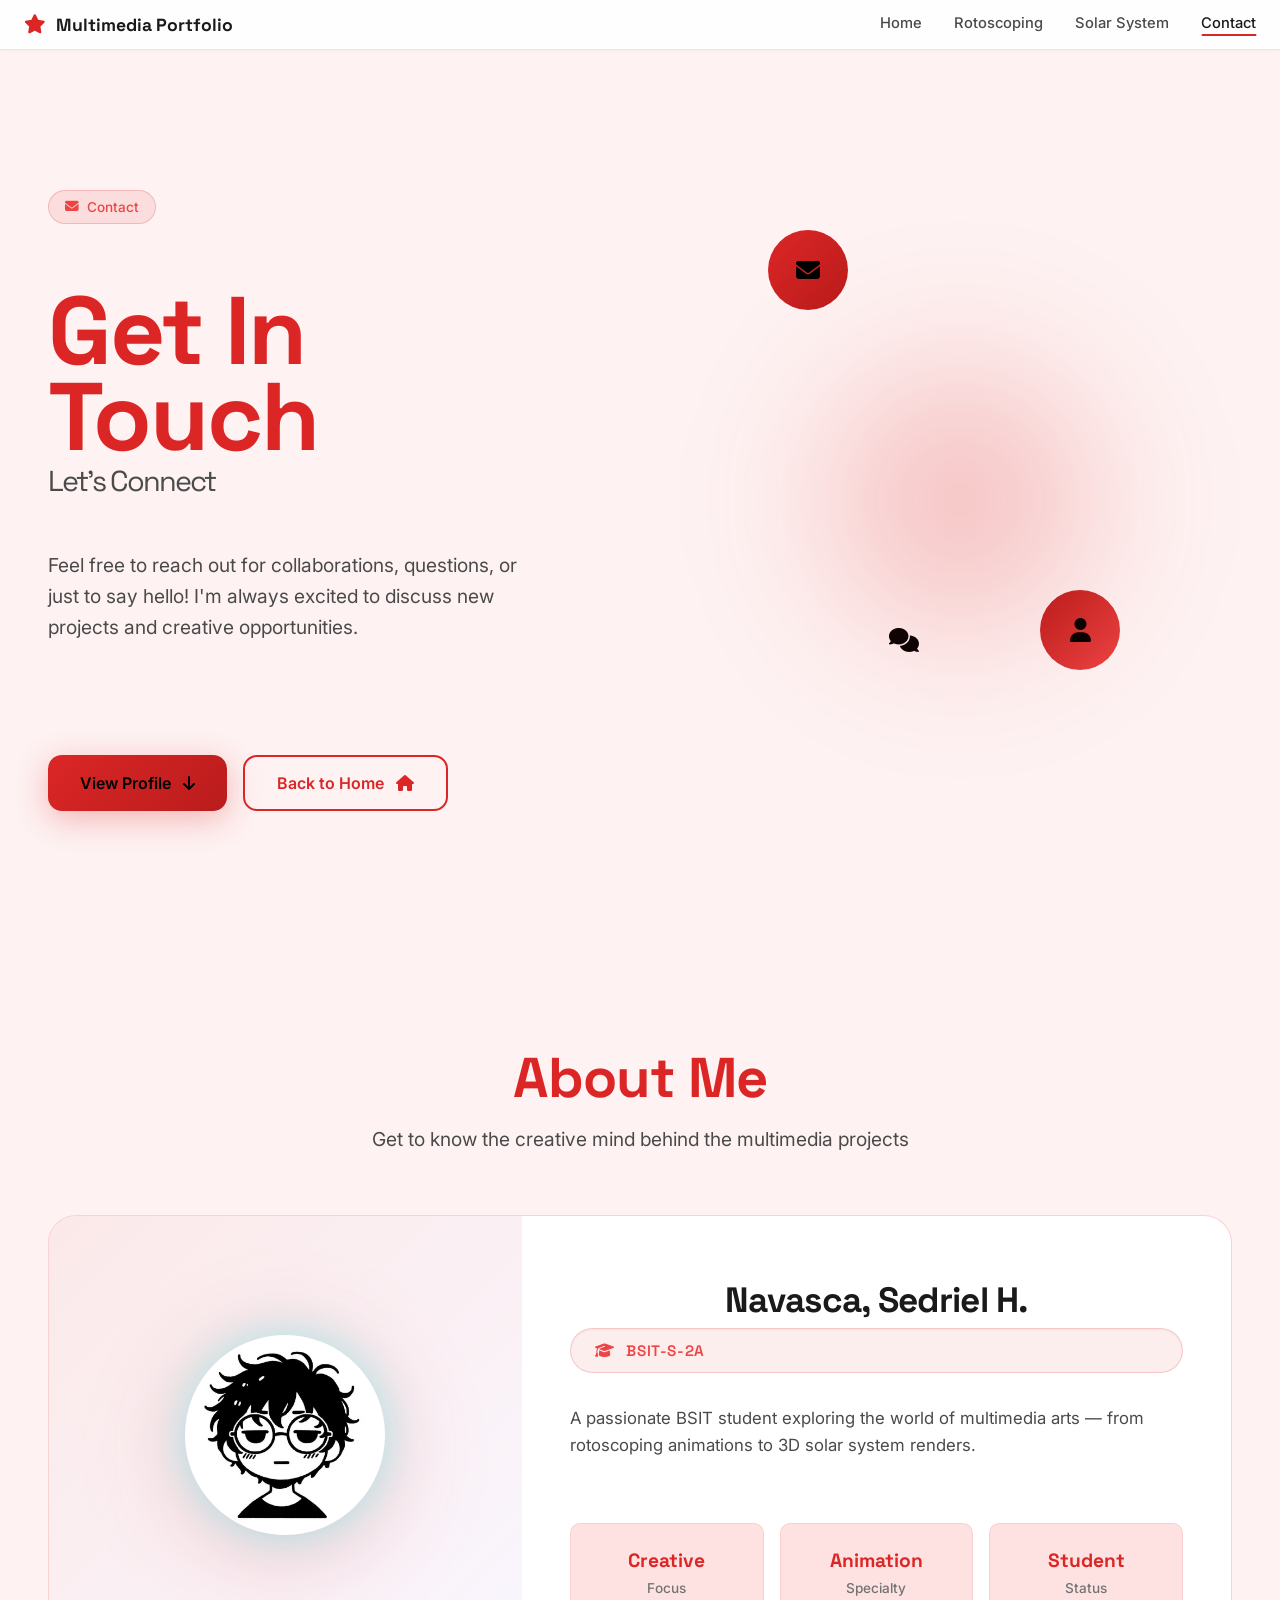
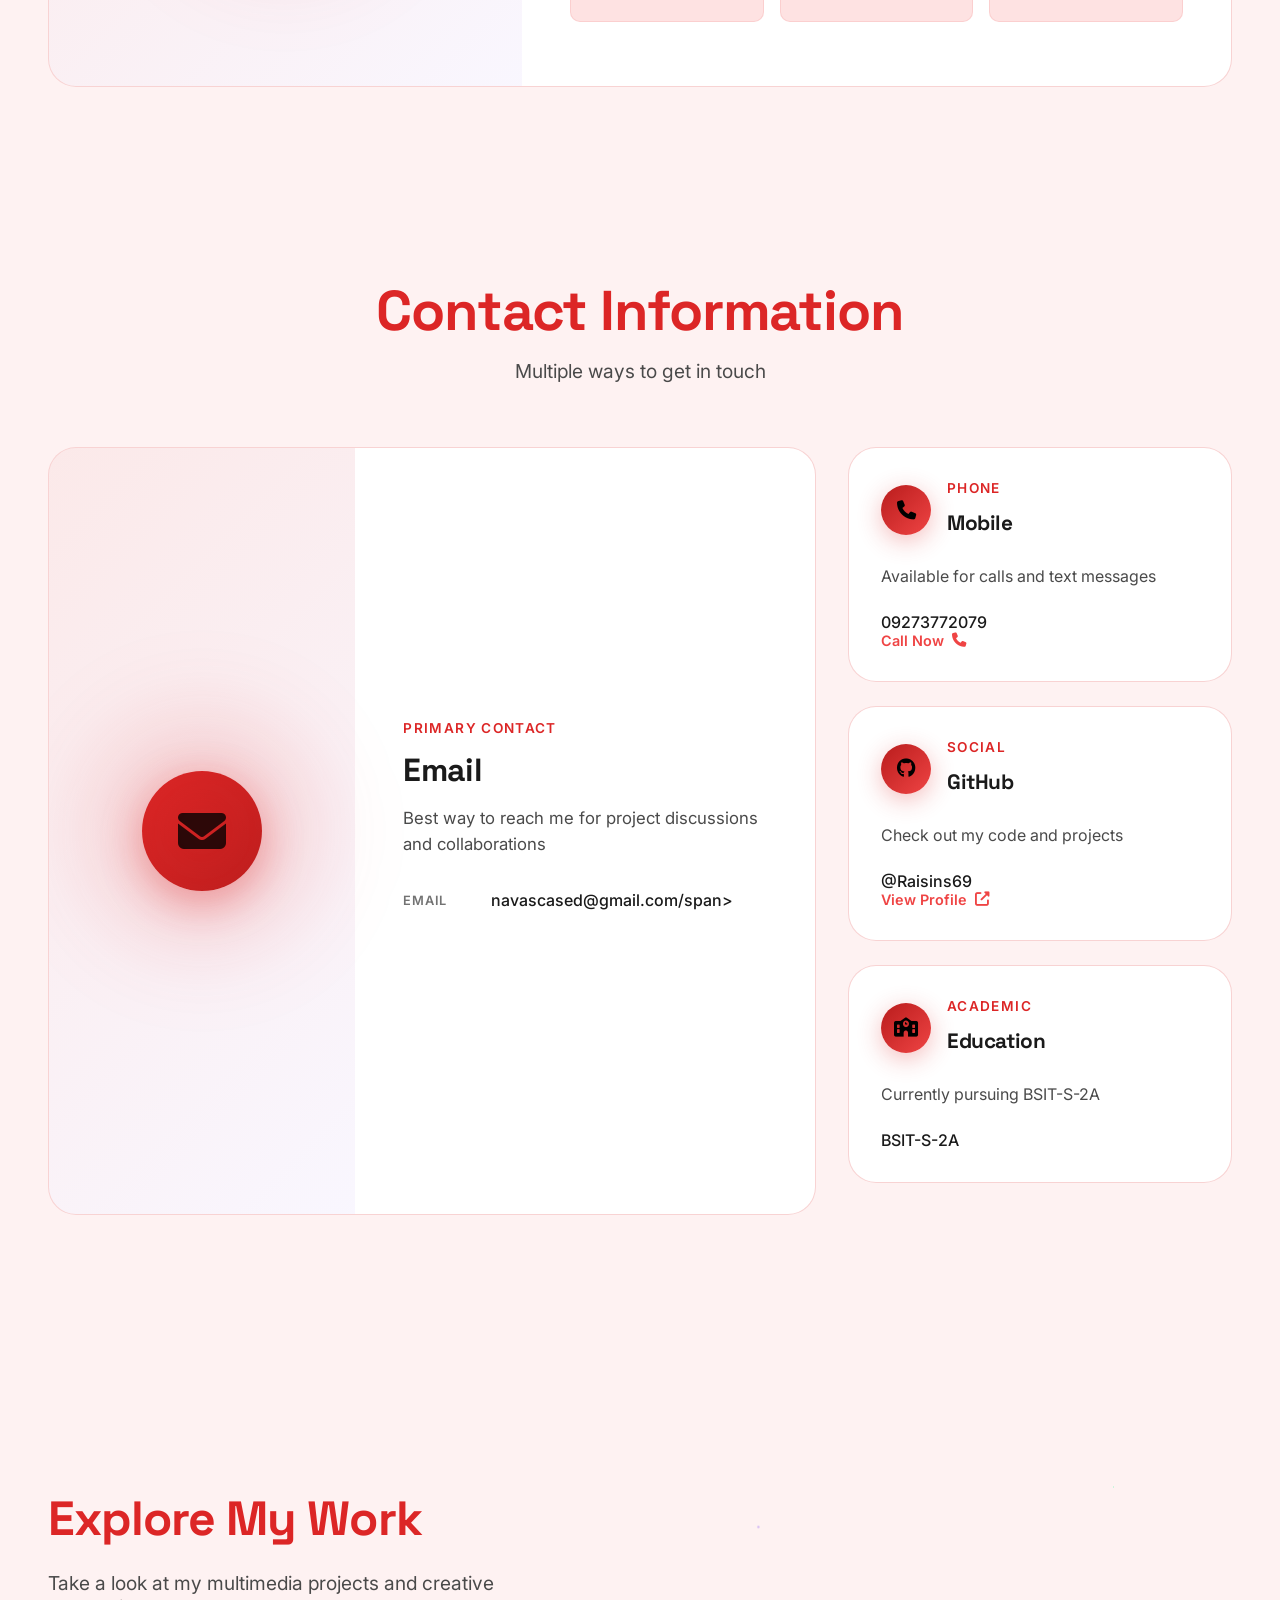
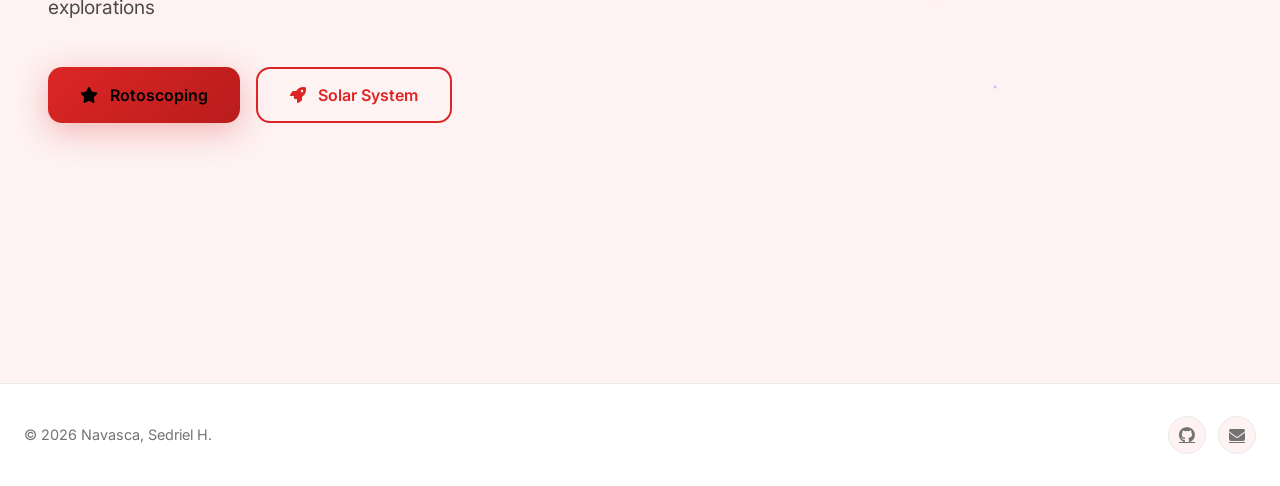
==== commit b2cd669b: "sdadsadsadasda" ====
--- a/contact.html
+++ b/contact.html
@@ -328,7 +328,7 @@
             <div class="contact-details">
               <div class="contact-detail">
                 <span class="detail-label">Email</span>
-                <span class="detail-value">sedriel.navasca@example.com</span>
+                <span class="detail-value">navascased@gmail.com/span>
               </div>
             </div>
           </div>
@@ -371,9 +371,9 @@
               Check out my code and projects
             </p>
             <div class="contact-details-small">
-              <span class="detail-value">@AkiraJade</span>
-            </div>
-            <a href="https://github.com/AkiraJade" target="_blank" rel="noopener noreferrer" class="contact-link-small">
+              <span class="detail-value">@Raisins69</span>
+            </div>
+            <a href="https://github.com/Raisins69" target="_blank" rel="noopener noreferrer" class="contact-link-small">
               <span>View Profile</span>
               <i class="fas fa-external-link-alt"></i>
             </a>
--- a/css/style.css
+++ b/css/style.css
@@ -6353,3 +6353,172 @@
     justify-content: center;
   }
 }
+
+/* ============================================================
+   SOLAR SYSTEM VIDEO PLAYER STYLES
+   ============================================================ */
+
+.planet-video-container {
+  width: 100%;
+  height: 100%;
+  border-radius: var(--radius-xl);
+  overflow: hidden;
+  position: relative;
+}
+
+.planet-video {
+  width: 100%;
+  height: 100%;
+  object-fit: cover;
+  border-radius: var(--radius-xl);
+  background: var(--bg);
+  transition: transform 0.3s ease;
+}
+
+.planet-video:hover {
+  transform: scale(1.02);
+}
+
+.planet-video::-webkit-media-controls-panel {
+  background: rgba(0, 0, 0, 0.7);
+  border-radius: 0 0 var(--radius-md) var(--radius-md);
+}
+
+.planet-video::-webkit-media-controls-play-button,
+.planet-video::-webkit-media-controls-fullscreen-button {
+  background-color: var(--accent);
+  border-radius: 50%;
+}
+
+.planet-video::-webkit-media-controls-timeline {
+  background: rgba(255, 255, 255, 0.3);
+  border-radius: var(--radius-sm);
+}
+
+.planet-video::-webkit-media-controls-current-time-display,
+.planet-video::-webkit-media-controls-time-remaining-display {
+  color: #fff;
+  font-weight: 600;
+}
+
+/* Responsive video sizing */
+@media (max-width: 900px) {
+  .planet-video-container {
+    min-height: 200px;
+  }
+}
+
+@media (max-width: 600px) {
+  .planet-video-container {
+    min-height: 150px;
+  }
+}
+
+/* ============================================================
+   AGE CALCULATOR STYLES
+   ============================================================ */
+
+.age-results-grid {
+  margin-top: 3rem;
+  padding: 2rem;
+  background: var(--card);
+  border: 1px solid var(--border);
+  border-radius: var(--radius-xl);
+  transition: all 0.3s ease;
+}
+
+.age-results-grid.hidden {
+  display: none;
+}
+
+.planet-ages-container {
+  display: grid;
+  grid-template-columns: repeat(auto-fit, minmax(280px, 1fr));
+  gap: 1.5rem;
+}
+
+.planet-age-card-modern {
+  background: var(--bg-warm);
+  border: 1px solid var(--border);
+  border-radius: var(--radius-lg);
+  padding: 1.5rem;
+  transition: all 0.3s ease;
+}
+
+.planet-age-card-modern:hover {
+  transform: translateY(-4px);
+  box-shadow: 0 8px 24px rgba(220, 38, 38, 0.15);
+  border-color: rgba(220, 38, 38, 0.3);
+}
+
+.planet-age-header {
+  display: flex;
+  align-items: center;
+  gap: 1rem;
+  margin-bottom: 1rem;
+}
+
+.planet-age-icon {
+  width: 48px;
+  height: 48px;
+  border-radius: 50%;
+  background: linear-gradient(135deg, var(--accent), var(--accent-dark));
+  color: #fff;
+  display: flex;
+  align-items: center;
+  justify-content: center;
+  font-size: 1.5rem;
+  flex-shrink: 0;
+}
+
+.planet-age-info h3 {
+  font-size: 1.1rem;
+  font-weight: 700;
+  color: var(--text);
+  margin-bottom: 0.25rem;
+}
+
+.planet-age-result {
+  font-size: 0.9rem;
+  color: var(--accent);
+  font-weight: 600;
+}
+
+.planet-age-stats {
+  display: grid;
+  grid-template-columns: repeat(3, 1fr);
+  gap: 0.5rem;
+}
+
+.planet-age-stat {
+  text-align: center;
+  padding: 0.5rem;
+  background: var(--card);
+  border-radius: var(--radius-md);
+}
+
+.stat-value {
+  display: block;
+  font-size: 1rem;
+  font-weight: 700;
+  color: var(--text);
+  margin-bottom: 0.25rem;
+}
+
+.stat-name {
+  font-size: 0.7rem;
+  color: var(--text-muted);
+  text-transform: uppercase;
+  letter-spacing: 0.05em;
+}
+
+@media (max-width: 600px) {
+  .planet-ages-container {
+    grid-template-columns: 1fr;
+  }
+  
+  .planet-age-stats {
+    grid-template-columns: 1fr;
+    gap: 0.25rem;
+  }
+}
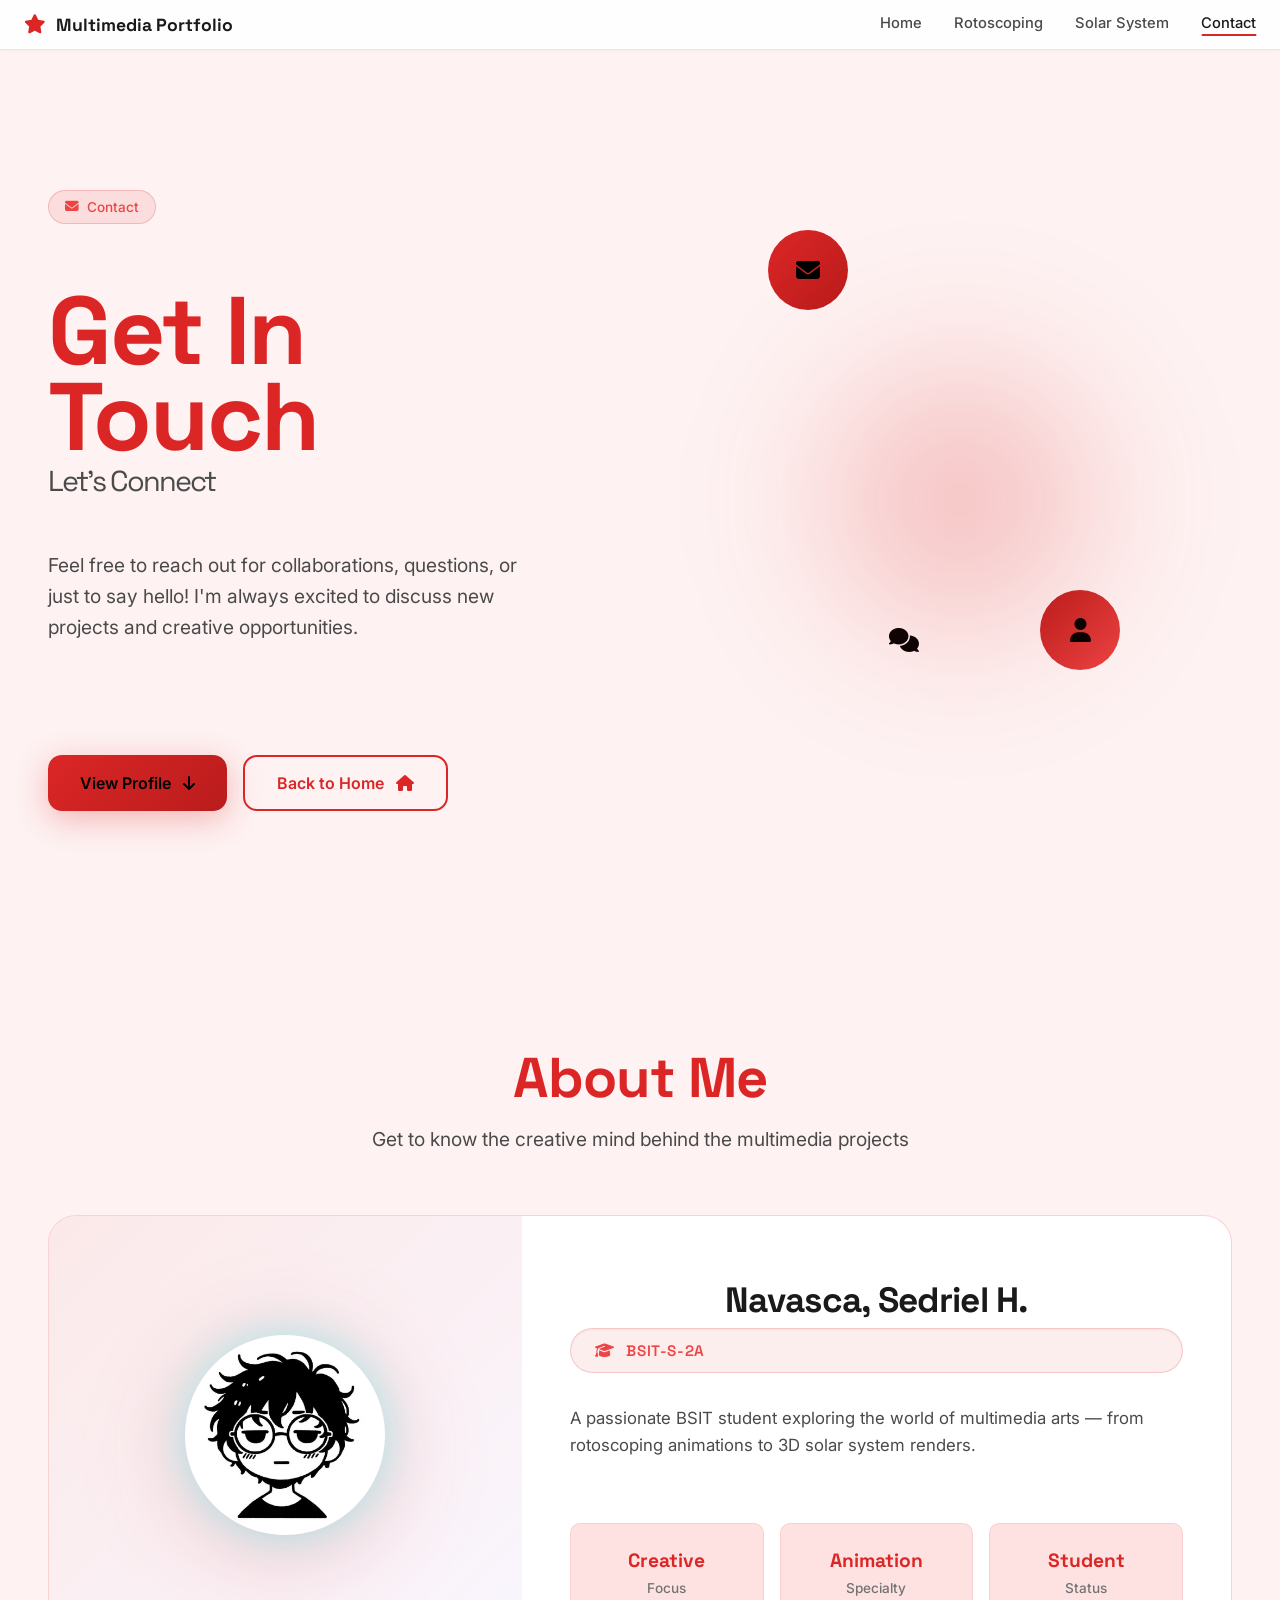
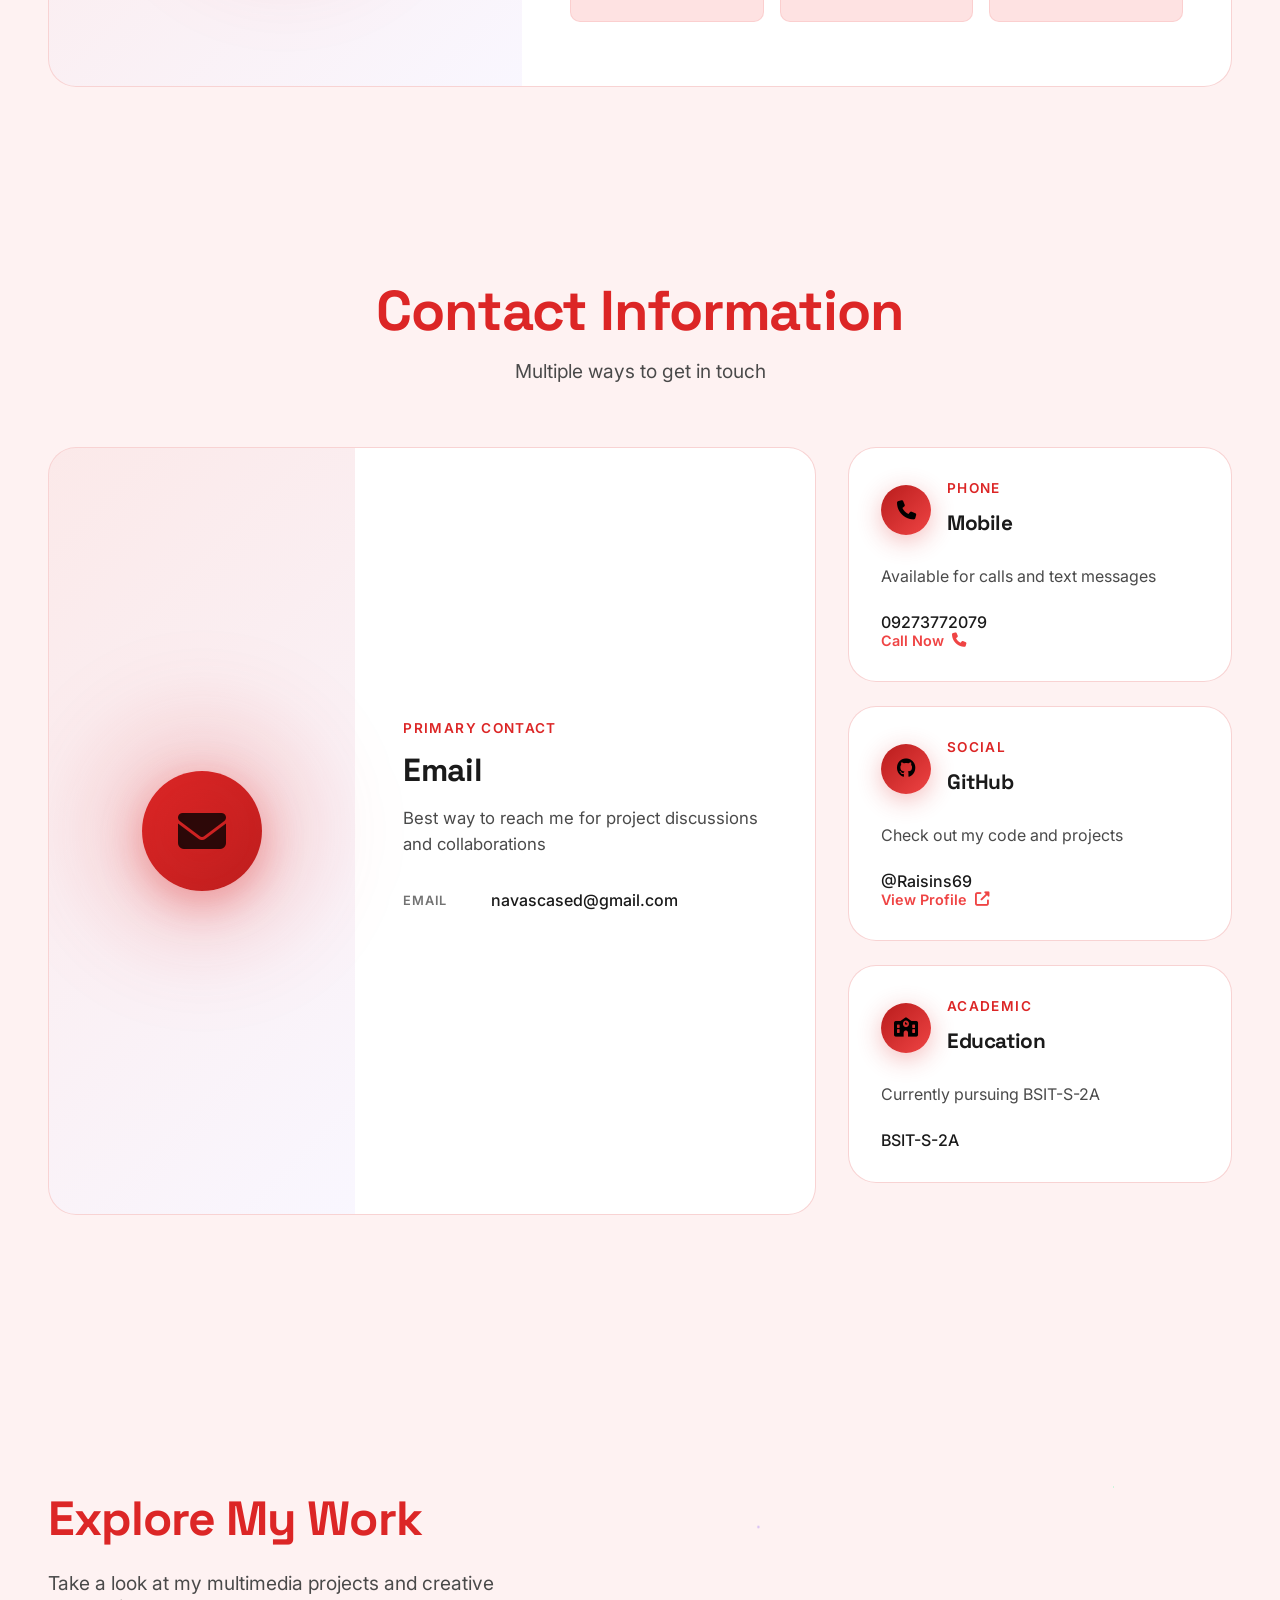
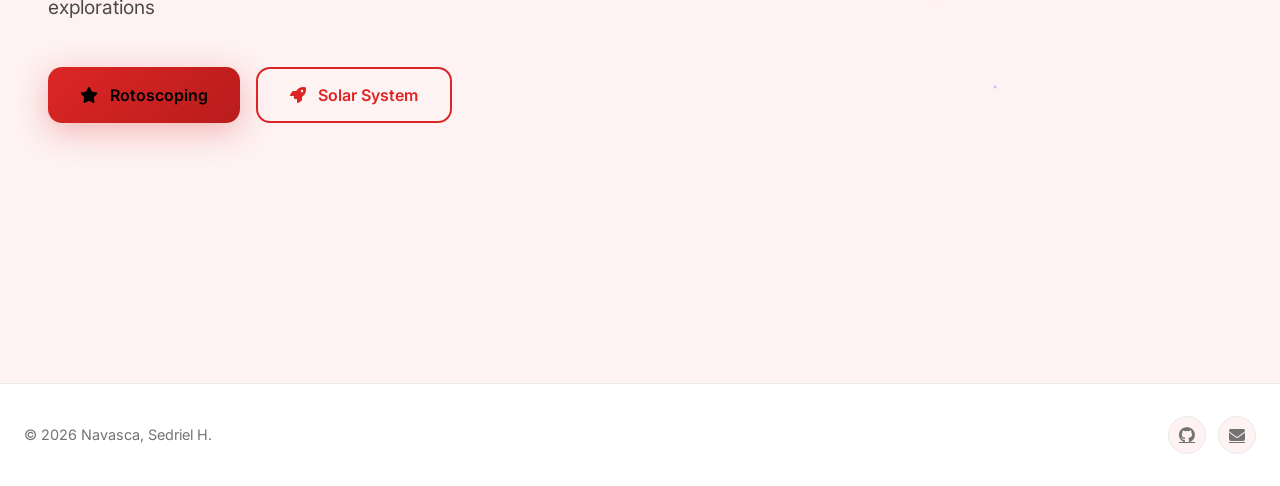
==== commit 18b372a4: "sadasdasda" ====
--- a/contact.html
+++ b/contact.html
@@ -328,7 +328,7 @@
             <div class="contact-details">
               <div class="contact-detail">
                 <span class="detail-label">Email</span>
-                <span class="detail-value">navascased@gmail.com/span>
+                <span class="detail-value">navascased@gmail.com</span>
               </div>
             </div>
           </div>
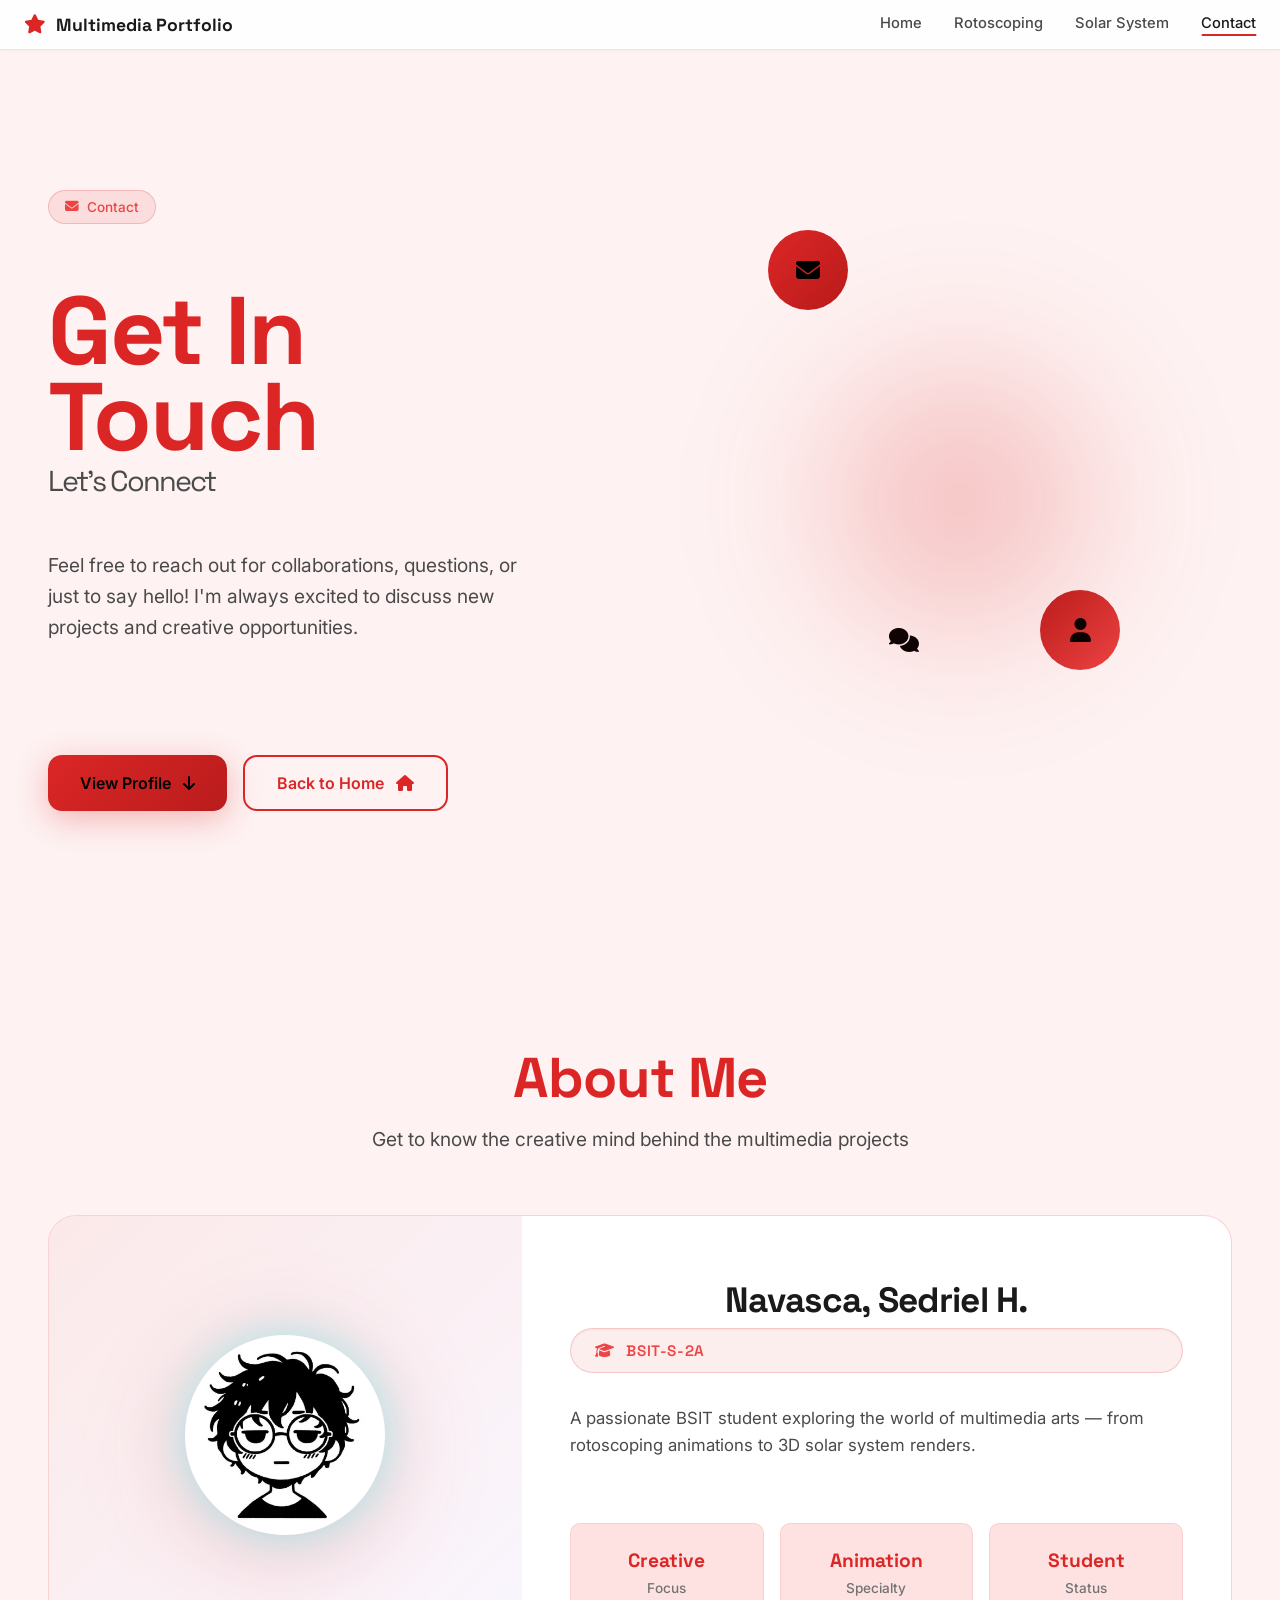
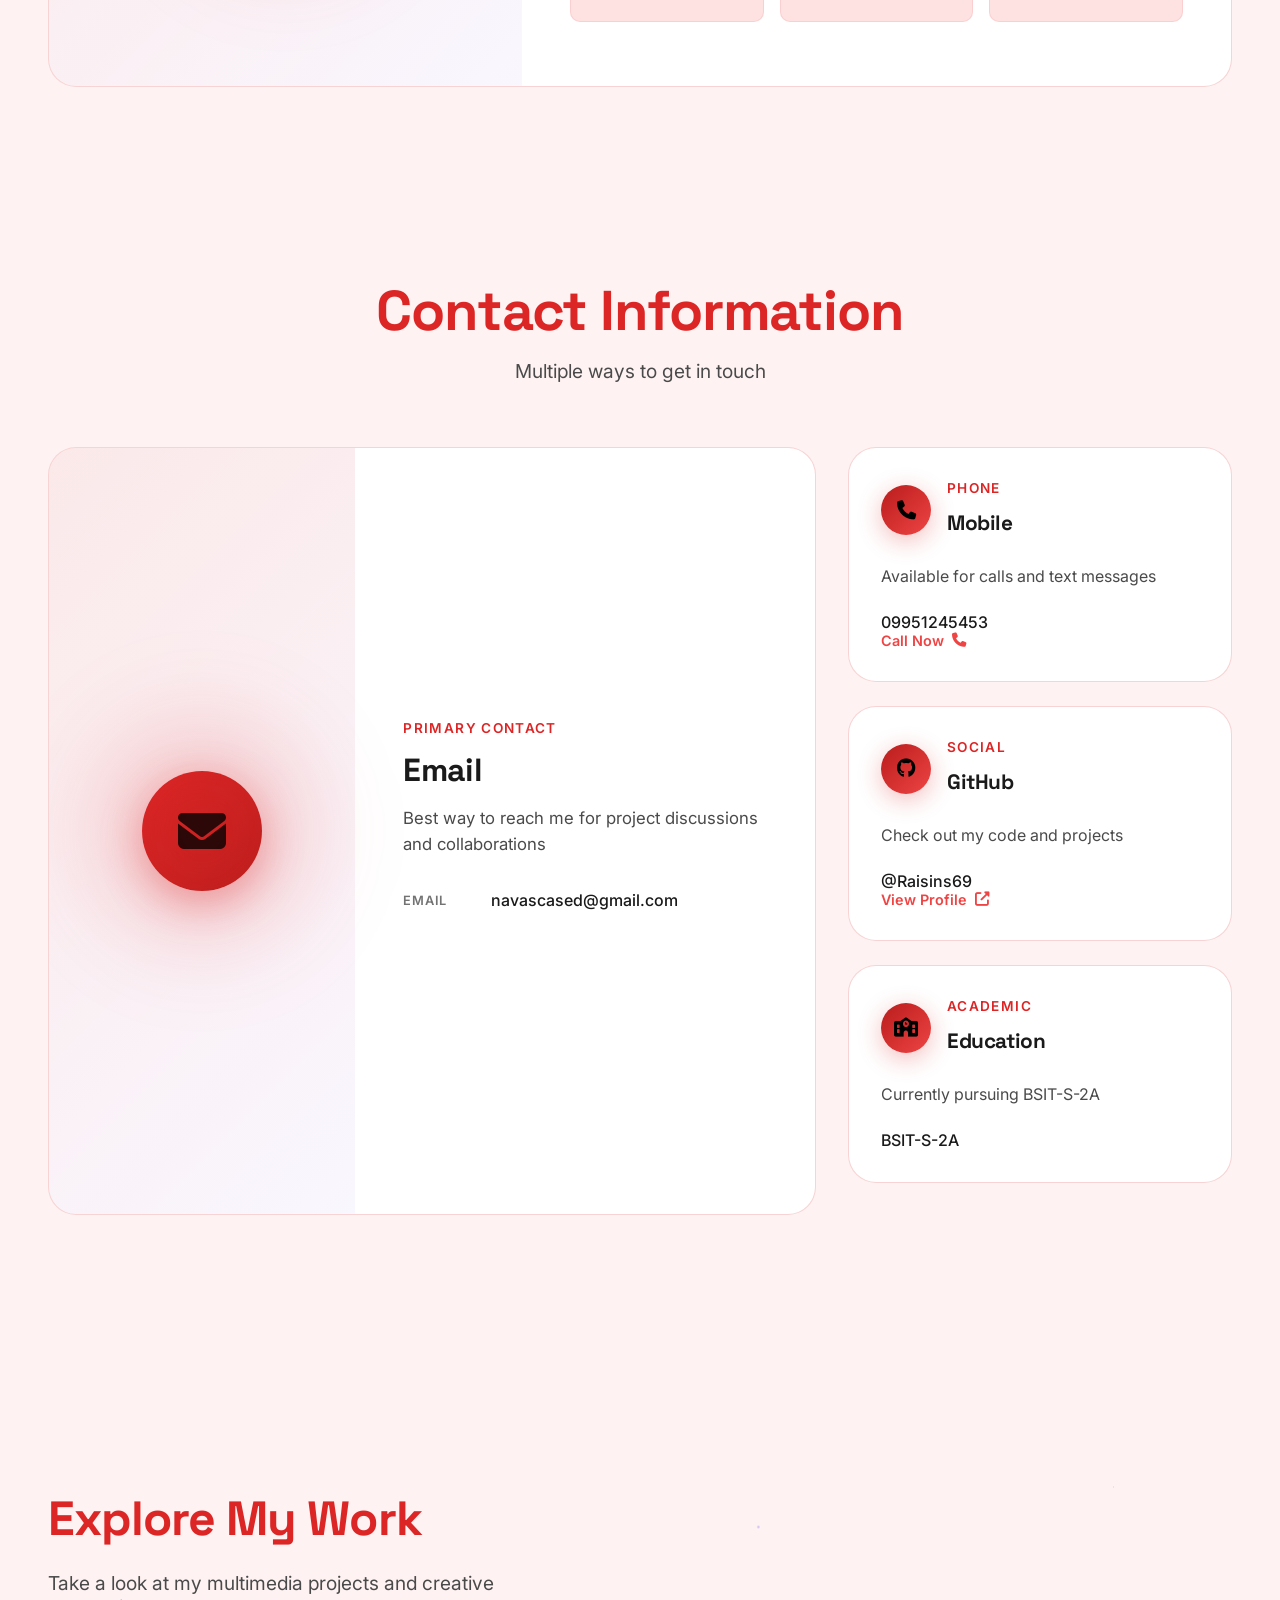
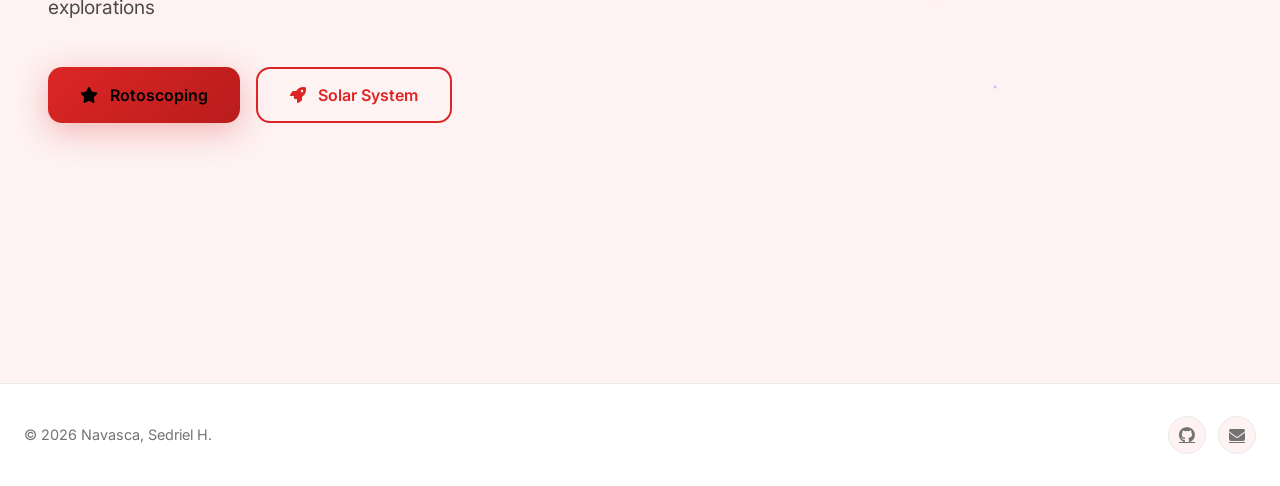
==== commit 3e237410: "sdasdasa" ====
--- a/contact.html
+++ b/contact.html
@@ -349,9 +349,9 @@
               Available for calls and text messages
             </p>
             <div class="contact-details-small">
-              <span class="detail-value">09273772079</span>
-            </div>
-            <a href="tel:09273772079" class="contact-link-small">
+              <span class="detail-value">09951245453</span>
+            </div>
+            <a href="tel:09951245453" class="contact-link-small">
               <span>Call Now</span>
               <i class="fas fa-phone"></i>
             </a>
--- a/css/style.css
+++ b/css/style.css
@@ -6516,9 +6516,98 @@
   .planet-ages-container {
     grid-template-columns: 1fr;
   }
-  
+
   .planet-age-stats {
     grid-template-columns: 1fr;
     gap: 0.25rem;
   }
 }
+
+/* ============================================================
+   ROTOSCOPY FINAL VIDEO STYLES
+   ============================================================ */
+
+.roto-final-video {
+  width: 100%;
+  aspect-ratio: 16/9;
+  border-radius: var(--radius-xl);
+  overflow: hidden;
+  margin-bottom: 2rem;
+  box-shadow: 0 8px 32px rgba(220, 38, 38, 0.2);
+}
+
+.roto-final-video iframe {
+  width: 100%;
+  height: 100%;
+  border: none;
+}
+
+.roto-final-info {
+  text-align: center;
+}
+
+.roto-final-info h3 {
+  font-size: 1.5rem;
+  font-weight: 700;
+  color: var(--text);
+  margin-bottom: 0.5rem;
+}
+
+.roto-final-info p {
+  color: var(--text-muted);
+  margin-bottom: 1.5rem;
+}
+
+@media (max-width: 600px) {
+  .roto-final-video {
+    aspect-ratio: 16/9;
+    min-height: 200px;
+  }
+
+  .roto-final-info h3 {
+    font-size: 1.2rem;
+  }
+}
+
+/* ============================================================
+   HERO VIDEO STYLES
+   ============================================================ */
+
+.hero-video-container {
+  width: 100%;
+  height: 100%;
+  border-radius: var(--radius-xl);
+  overflow: hidden;
+  position: relative;
+}
+
+.hero-video {
+  width: 100%;
+  height: 100%;
+  object-fit: cover;
+  border-radius: var(--radius-xl);
+  background: var(--bg);
+}
+
+.hero-video::-webkit-media-controls-panel {
+  background: rgba(0, 0, 0, 0.7);
+  border-radius: 0 0 var(--radius-md) var(--radius-md);
+}
+
+.hero-video::-webkit-media-controls-play-button,
+.hero-video::-webkit-media-controls-fullscreen-button {
+  background-color: var(--accent);
+  border-radius: 50%;
+}
+
+@media (max-width: 1024px) {
+  .hero-video-container {
+    min-height: 300px;
+  }
+}
+
+@media (max-width: 600px) {
+  .hero-video-container {
+    min-height: 200px;
+  }
+}
